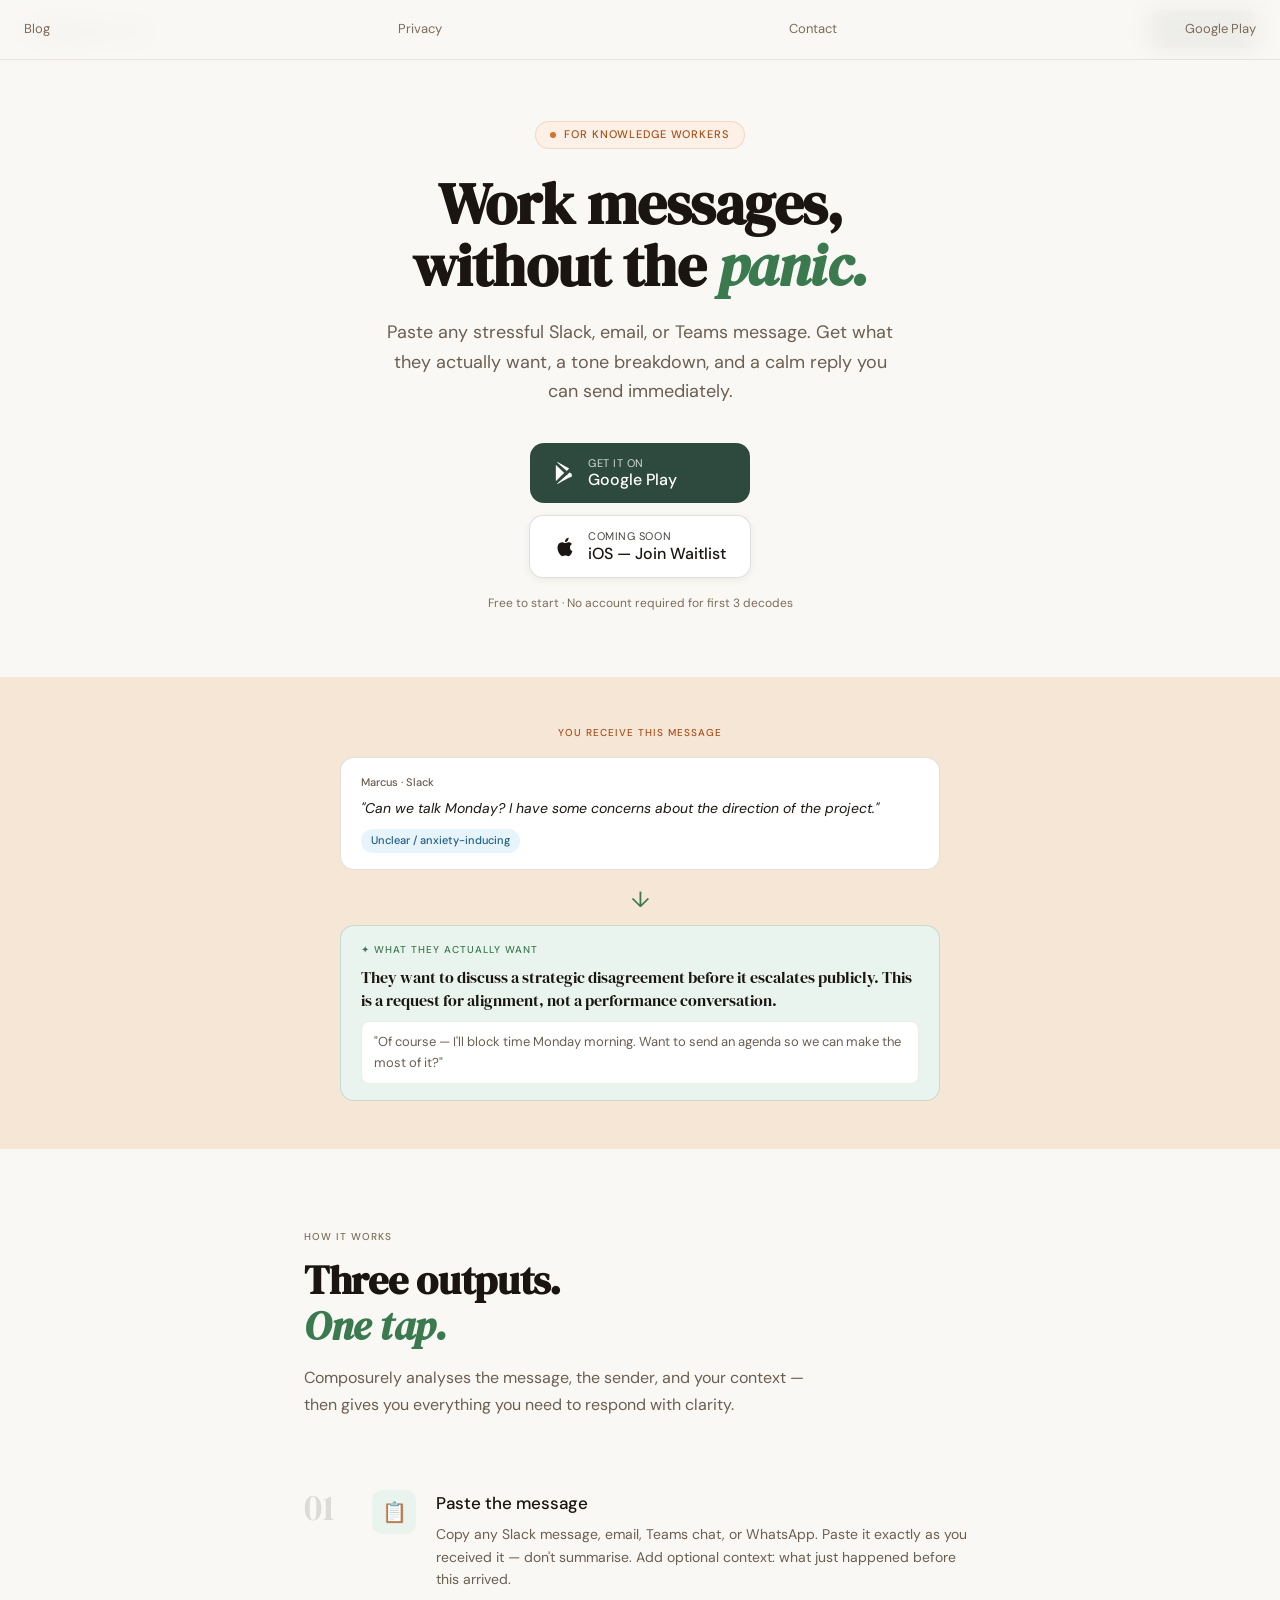
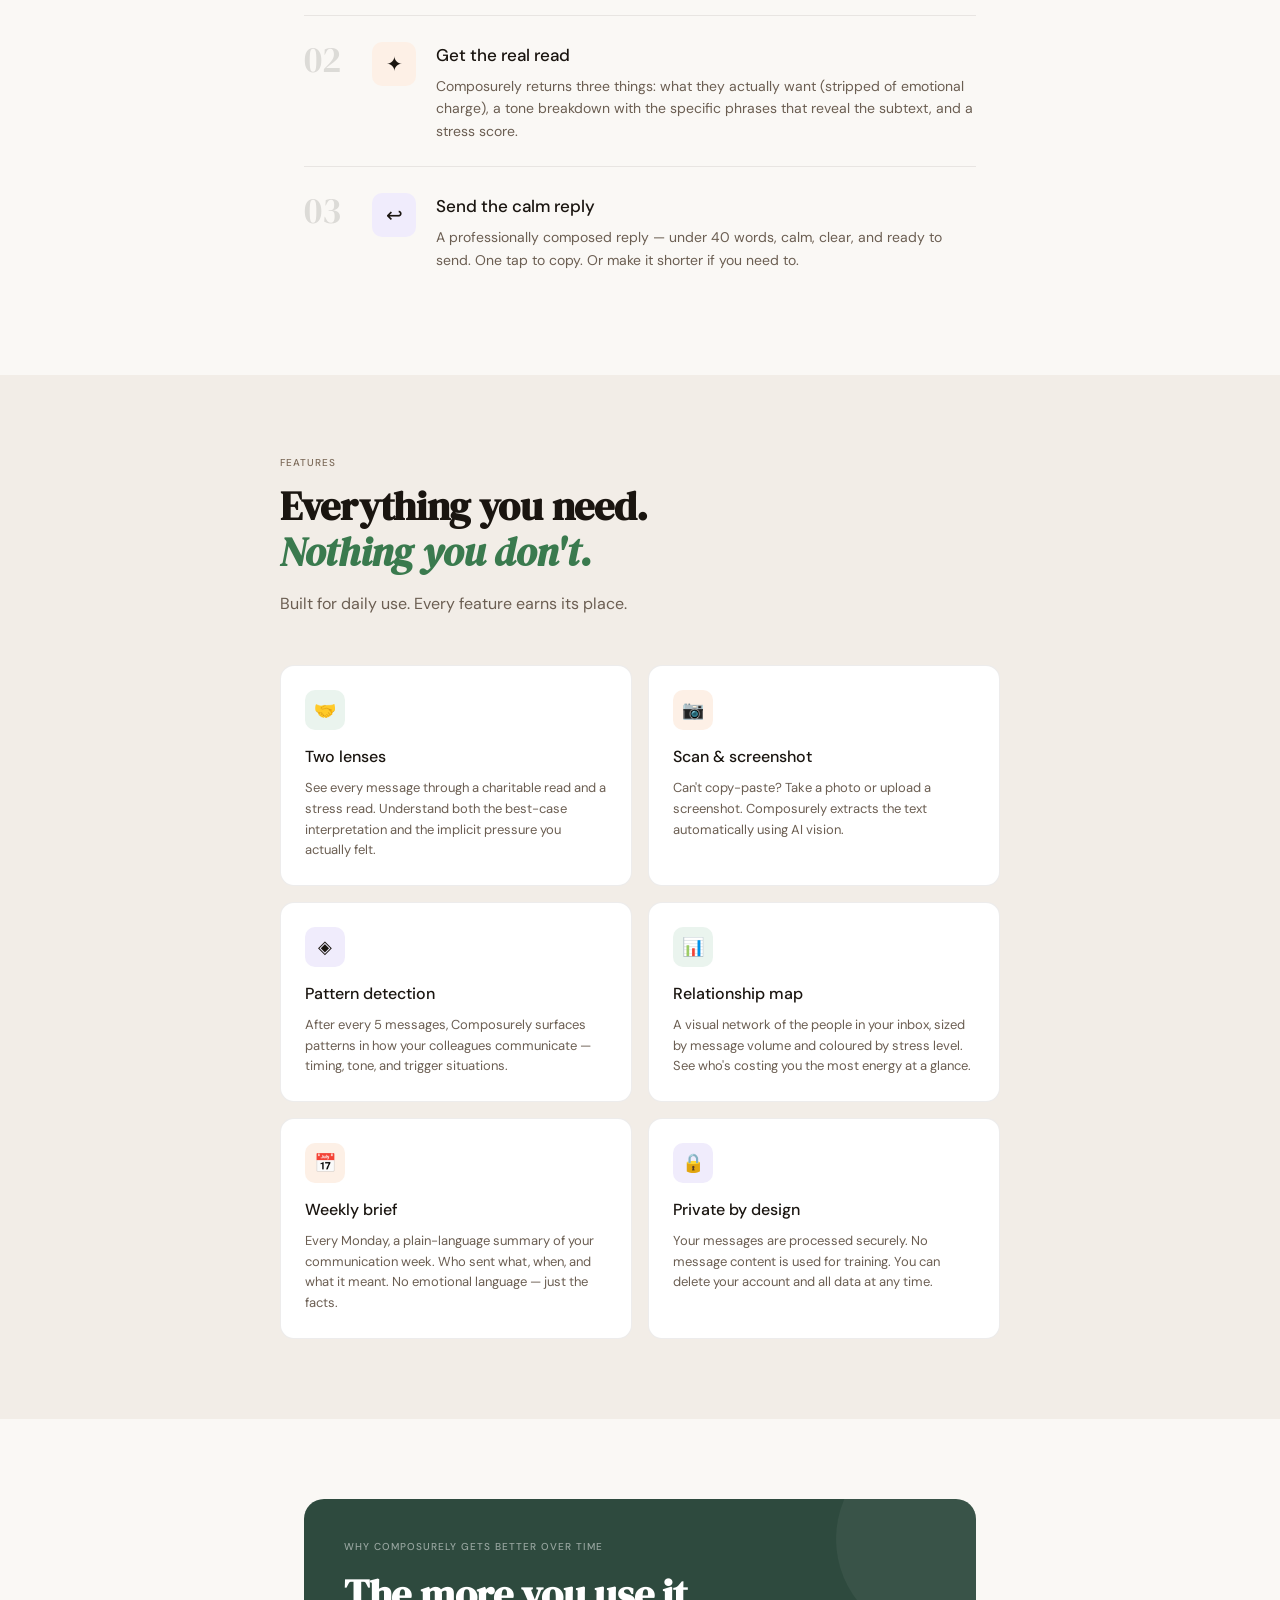
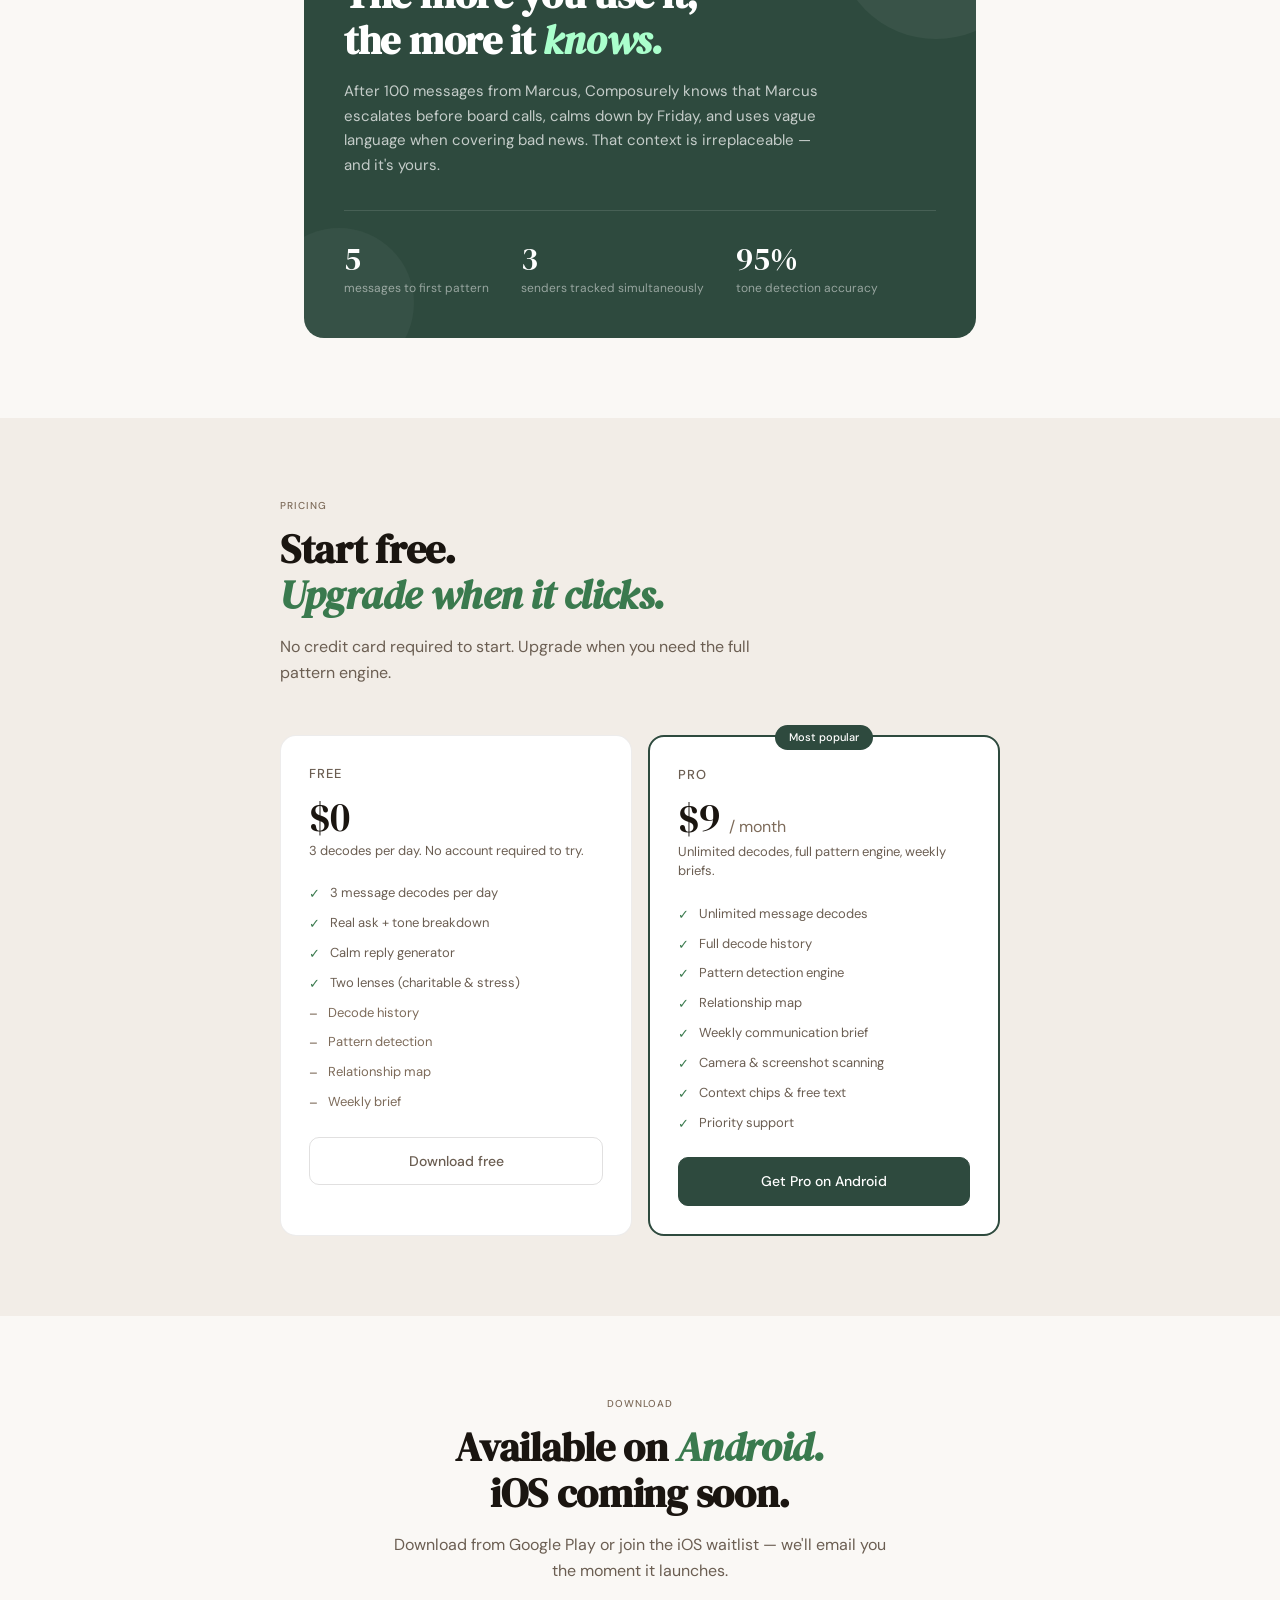
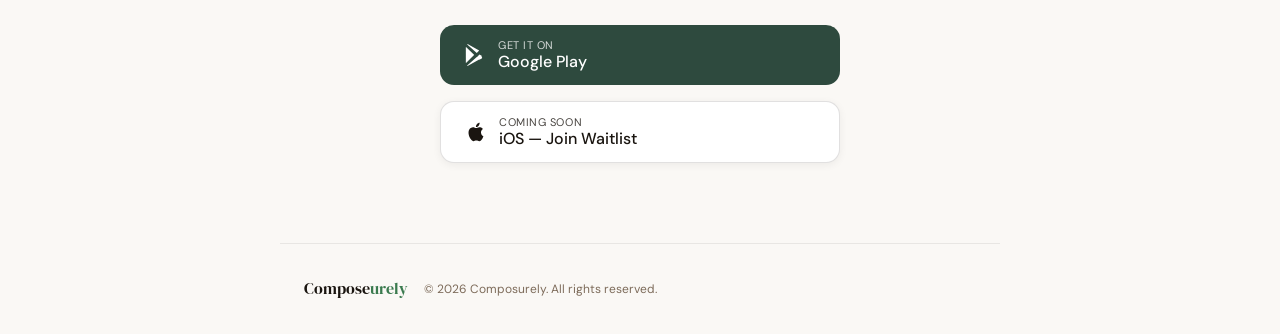
==== index.html @ 64318663 "fix: normalise /blog links — remove trailing slash, align with vercel.json Co-Authored-By: Claude Op" ====
<!--
  COMPOSURELY MARKETING SITE
  ===========================
  This is a static marketing site only. It has NO backend.

  STRICT RULE: This file must never make fetch() calls to:
  - composurely.com/api/*
  - Any Supabase URL (*.supabase.co)
  - Any Composurely edge function

  The ONLY permitted external fetch calls are:
  - Formspree (https://formspree.io/f/*) — iOS waitlist form only

  All app functionality lives at composurely.com (separate codebase).
  Do not add any Supabase client, auth logic, or API calls here.
-->
<!DOCTYPE html>
<html lang="en">
<head>
  <meta charset="UTF-8">
  <meta name="google-site-verification" content="QUVlUPAJfCsAFEJ4nS4gOjNUaAsiOnM76LLzt_57NY8">
  <meta name="viewport" content="width=device-width, initial-scale=1.0">
  <title>Composurely — Decode stressful work messages. Respond with calm clarity.</title>
  <meta name="description" content="Paste any stressful Slack or email. Get what they actually want, a tone breakdown, and a calm reply to send. Patterns build over time. Available on Android.">
  <meta name="keywords" content="decode work messages, stressful manager emails, workplace communication app, passive aggressive messages, calm reply generator">
  <meta property="og:title" content="Composurely — Decode stressful work messages">
  <meta property="og:description" content="Paste any stressful Slack or email. Get what they actually want — and a calm reply to send.">
  <meta property="og:type" content="website">
  <meta property="og:url" content="https://www.composurely.com">
  <meta property="og:image" content="https://www.composurely.com/images/og-image.png">
  <meta name="twitter:card" content="summary_large_image">
  <meta name="twitter:image" content="https://www.composurely.com/images/og-image.png">
  <meta name="twitter:title" content="Composurely — Decode stressful work messages">
  <meta name="twitter:description" content="Paste any stressful Slack or email. Get what they actually want — and a calm reply to send.">
  <meta name="robots" content="index, follow">
  <link rel="canonical" href="https://www.composurely.com">

  <!-- Favicon -->
  <link rel="icon" href="/images/favicon.png" type="image/png">
  <link rel="apple-touch-icon" href="/images/favicon.png">

  <!-- Fonts loaded non-blocking (critical CSS is inlined below) -->
  <link rel="preconnect" href="https://fonts.googleapis.com">
  <link rel="preconnect" href="https://fonts.gstatic.com" crossorigin>
  <link rel="preload" as="style" href="https://fonts.googleapis.com/css2?family=DM+Serif+Display:ital@0;1&family=DM+Sans:wght@300;400;500&display=swap">
  <link rel="stylesheet" href="https://fonts.googleapis.com/css2?family=DM+Serif+Display:ital@0;1&family=DM+Sans:wght@300;400;500&display=swap" media="print" onload="this.media='all'">
  <noscript><link rel="stylesheet" href="https://fonts.googleapis.com/css2?family=DM+Serif+Display:ital@0;1&family=DM+Sans:wght@300;400;500&display=swap"></noscript>

  <!-- Structured data: SoftwareApplication -->
  <script type="application/ld+json">
  {
    "@context": "https://schema.org",
    "@type": "SoftwareApplication",
    "name": "Composurely",
    "applicationCategory": "BusinessApplication",
    "operatingSystem": "Android",
    "description": "Paste any stressful Slack, email, or Teams message. Composurely tells you what the sender actually wants, breaks down the tone, and writes a calm reply you can send. Patterns build over time.",
    "url": "https://www.composurely.com",
    "downloadUrl": "https://play.google.com/store/apps/details?id=com.composurely.app",
    "installUrl": "https://play.google.com/store/apps/details?id=com.composurely.app",
    "softwareVersion": "1.0",
    "publisher": {
      "@type": "Organization",
      "name": "Composurely",
      "url": "https://www.composurely.com"
    },
    "offers": [
      {
        "@type": "Offer",
        "name": "Free",
        "price": "0",
        "priceCurrency": "USD",
        "description": "3 message decodes per day."
      },
      {
        "@type": "Offer",
        "name": "Pro",
        "price": "9",
        "priceCurrency": "USD",
        "description": "Unlimited decodes, full pattern engine, and weekly briefs.",
        "priceSpecification": {
          "@type": "UnitPriceSpecification",
          "price": "9",
          "priceCurrency": "USD",
          "billingDuration": "P1M"
        }
      }
    ]
  }
  </script>

  <style>
    *, *::before, *::after { box-sizing: border-box; margin: 0; padding: 0; }

    :root {
      --bg: #faf8f5;
      --bg2: #f2ede7;
      --card: #ffffff;
      --ink: #1a1510;
      --ink-muted: #6b5e52;
      --ink-faint: #7d6b5a; /* darkened from #a0907f to meet WCAG AA (4.5:1) */
      --green: #2E4A3E;
      --green-light: #3a7a4e;
      --green-bg: #eaf4ee;
      --orange: #d4732a;       /* brand accent — backgrounds, dots, borders */
      --orange-text: #a8501a;  /* AA-compliant variant for orange text on light bg */
      --orange-bg: #fdf0e6;
      --peach: #f5e6d6;
      --border: rgba(26,21,16,0.08);
      --border-em: rgba(26,21,16,0.13);
    }

    html { scroll-behavior: smooth; }

    /* Visible keyboard focus for accessibility */
    a:focus-visible,
    button:focus-visible,
    input:focus-visible,
    [tabindex]:focus-visible {
      outline: 2px solid var(--green-light);
      outline-offset: 2px;
      border-radius: 6px;
    }

    body {
      font-family: 'DM Sans', sans-serif;
      background: var(--bg);
      color: var(--ink);
      line-height: 1.6;
      -webkit-font-smoothing: antialiased;
    }

    /* NAV */
    nav {
      position: fixed;
      top: 0; left: 0; right: 0;
      z-index: 100;
      background: rgba(250,248,245,0.92);
      backdrop-filter: blur(12px);
      -webkit-backdrop-filter: blur(12px);
      border-bottom: 1px solid var(--border);
      padding: 0 24px;
      height: 60px;
      display: flex;
      align-items: center;
      justify-content: space-between;
    }

    .nav-logo {
      font-family: 'DM Serif Display', serif;
      font-size: 20px;
      color: var(--ink);
      text-decoration: none;
      letter-spacing: -0.3px;
    }

    .nav-logo span { color: var(--green-light); }

    .nav-cta {
      background: var(--green);
      color: white;
      border: none;
      border-radius: 8px;
      padding: 8px 16px;
      font-family: 'DM Sans', sans-serif;
      font-size: 13px;
      font-weight: 500;
      cursor: pointer;
      text-decoration: none;
      transition: background 0.2s;
    }

    .nav-cta:hover { background: var(--green-light); }

    /* HERO */
    .hero {
      padding: 120px 24px 64px;
      max-width: 720px;
      margin: 0 auto;
      text-align: center;
    }

    .hero-eyebrow {
      display: inline-flex;
      align-items: center;
      gap: 8px;
      background: var(--orange-bg);
      border: 1px solid rgba(212,115,42,0.2);
      border-radius: 20px;
      padding: 4px 14px;
      font-size: 11px;
      font-weight: 500;
      color: var(--orange-text);
      text-transform: uppercase;
      letter-spacing: 0.08em;
      margin-bottom: 24px;
    }

    .hero-eyebrow::before {
      content: '';
      width: 6px; height: 6px;
      border-radius: 50%;
      background: var(--orange);
    }

    h1 {
      font-family: 'DM Serif Display', serif;
      font-size: clamp(36px, 7vw, 58px);
      line-height: 1.08;
      letter-spacing: -0.5px;
      color: var(--ink);
      margin-bottom: 20px;
    }

    h1 em {
      font-style: italic;
      color: var(--green-light);
    }

    .hero-sub {
      font-size: clamp(16px, 2.5vw, 18px);
      color: var(--ink-muted);
      line-height: 1.65;
      max-width: 520px;
      margin: 0 auto 36px;
    }

    .hero-ctas {
      display: flex;
      flex-direction: column;
      align-items: center;
      gap: 12px;
    }

    .btn-primary {
      display: inline-flex;
      align-items: center;
      gap: 10px;
      background: var(--green);
      color: white;
      border: none;
      border-radius: 12px;
      padding: 16px 28px;
      font-family: 'DM Sans', sans-serif;
      font-size: 15px;
      font-weight: 500;
      cursor: pointer;
      text-decoration: none;
      transition: background 0.2s, transform 0.15s;
    }

    .btn-primary:hover { background: var(--green-light); transform: translateY(-1px); }
    .btn-primary:active { transform: translateY(0); }

    .btn-primary svg { width: 20px; height: 20px; }

    .btn-secondary {
      display: inline-flex;
      align-items: center;
      gap: 8px;
      background: white;
      color: var(--ink-muted);
      border: 1px solid var(--border-em);
      border-radius: 12px;
      padding: 14px 24px;
      font-family: 'DM Sans', sans-serif;
      font-size: 14px;
      font-weight: 400;
      cursor: pointer;
      text-decoration: none;
      transition: border-color 0.2s, color 0.2s;
    }

    .btn-secondary:hover { border-color: var(--green-light); color: var(--green); }

    .hero-note {
      font-size: 12px;
      color: var(--ink-faint);
      margin-top: 16px;
    }

    /* MESSAGE DEMO */
    .demo-strip {
      background: var(--peach);
      padding: 48px 24px;
      overflow: hidden;
    }

    .demo-inner {
      max-width: 600px;
      margin: 0 auto;
    }

    .demo-label {
      font-size: 10px;
      font-weight: 500;
      text-transform: uppercase;
      letter-spacing: 0.1em;
      color: var(--orange-text);
      margin-bottom: 16px;
      text-align: center;
    }

    .message-bubble {
      background: white;
      border: 1px solid var(--border-em);
      border-radius: 14px;
      padding: 16px 20px;
      margin-bottom: 12px;
      position: relative;
      animation: fadeUp 0.6s ease both;
    }

    .message-bubble:nth-child(2) { animation-delay: 0.15s; }
    .message-bubble:nth-child(3) { animation-delay: 0.3s; }

    @keyframes fadeUp {
      from { opacity: 0; transform: translateY(16px); }
      to { opacity: 1; transform: translateY(0); }
    }

    .bubble-sender {
      font-size: 11px;
      font-weight: 500;
      color: var(--ink-muted);
      margin-bottom: 6px;
    }

    .bubble-text {
      font-size: 14px;
      color: var(--ink);
      line-height: 1.55;
      font-style: italic;
    }

    .bubble-tag {
      display: inline-block;
      margin-top: 10px;
      font-size: 11px;
      font-weight: 500;
      padding: 3px 10px;
      border-radius: 20px;
    }

    .tag-vague { background: #e8f4fb; color: #1f5f85; }
    .tag-pa { background: #f0ecfc; color: #6442bc; }
    .tag-urgency { background: var(--orange-bg); color: var(--orange-text); }

    .decode-arrow {
      text-align: center;
      font-size: 22px;
      color: var(--green-light);
      margin: 8px 0;
      animation: pulse 2s ease-in-out infinite;
    }

    @keyframes pulse {
      0%, 100% { opacity: 0.6; }
      50% { opacity: 1; }
    }

    .result-card {
      background: var(--green-bg);
      border: 1px solid rgba(58,122,78,0.2);
      border-radius: 14px;
      padding: 16px 20px;
      animation: fadeUp 0.6s ease 0.45s both;
    }

    .result-label {
      font-size: 10px;
      font-weight: 500;
      text-transform: uppercase;
      letter-spacing: 0.1em;
      color: var(--green-light);
      margin-bottom: 8px;
    }

    .result-ask {
      font-family: 'DM Serif Display', serif;
      font-size: 16px;
      color: var(--ink);
      line-height: 1.4;
      margin-bottom: 10px;
    }

    .result-reply {
      font-size: 13px;
      color: var(--ink-muted);
      line-height: 1.6;
      padding: 10px 12px;
      background: white;
      border-radius: 8px;
      border: 1px solid var(--border);
    }

    /* HOW IT WORKS */
    .section {
      padding: 80px 24px;
      max-width: 720px;
      margin: 0 auto;
    }

    .section-label {
      font-size: 10px;
      font-weight: 500;
      text-transform: uppercase;
      letter-spacing: 0.1em;
      color: var(--ink-faint);
      margin-bottom: 12px;
    }

    h2 {
      font-family: 'DM Serif Display', serif;
      font-size: clamp(28px, 5vw, 40px);
      line-height: 1.15;
      letter-spacing: -0.3px;
      color: var(--ink);
      margin-bottom: 16px;
    }

    h2 em {
      font-style: italic;
      color: var(--green-light);
    }

    .section-sub {
      font-size: 16px;
      color: var(--ink-muted);
      line-height: 1.65;
      max-width: 500px;
      margin-bottom: 48px;
    }

    .steps {
      display: flex;
      flex-direction: column;
      gap: 2px;
    }

    .step {
      display: flex;
      gap: 20px;
      align-items: flex-start;
      padding: 24px 0;
      border-bottom: 1px solid var(--border);
    }

    .step:last-child { border-bottom: none; }

    .step-num {
      font-family: 'DM Serif Display', serif;
      font-size: 36px;
      color: var(--border-em);
      line-height: 1;
      flex-shrink: 0;
      width: 48px;
      transition: color 0.2s;
    }

    .step:hover .step-num { color: var(--green-light); }

    .step-icon {
      width: 44px; height: 44px;
      border-radius: 10px;
      display: flex;
      align-items: center;
      justify-content: center;
      font-size: 20px;
      flex-shrink: 0;
    }

    .step-body h3 {
      font-size: 17px;
      font-weight: 500;
      color: var(--ink);
      margin-bottom: 6px;
    }

    .step-body p {
      font-size: 14px;
      color: var(--ink-muted);
      line-height: 1.6;
    }

    /* FEATURES */
    .features-bg {
      background: var(--bg2);
      padding: 80px 24px;
    }

    .features-inner {
      max-width: 720px;
      margin: 0 auto;
    }

    .features-grid {
      display: grid;
      grid-template-columns: repeat(auto-fit, minmax(280px, 1fr));
      gap: 16px;
      margin-top: 48px;
    }

    .feature-card {
      background: white;
      border: 1px solid var(--border);
      border-radius: 14px;
      padding: 24px;
      transition: border-color 0.2s, transform 0.2s;
    }

    .feature-card:hover {
      border-color: var(--border-em);
      transform: translateY(-2px);
    }

    .feature-icon {
      width: 40px; height: 40px;
      border-radius: 10px;
      display: flex;
      align-items: center;
      justify-content: center;
      font-size: 18px;
      margin-bottom: 14px;
    }

    .feature-card h3 {
      font-size: 16px;
      font-weight: 500;
      color: var(--ink);
      margin-bottom: 8px;
    }

    .feature-card p {
      font-size: 13px;
      color: var(--ink-muted);
      line-height: 1.6;
    }

    /* PATTERN MOAT */
    .moat {
      padding: 80px 24px;
      max-width: 720px;
      margin: 0 auto;
    }

    .moat-card {
      background: var(--green);
      border-radius: 20px;
      padding: 40px;
      color: white;
      position: relative;
      overflow: hidden;
    }

    .moat-card::before {
      content: '';
      position: absolute;
      top: -60px; right: -60px;
      width: 200px; height: 200px;
      border-radius: 50%;
      background: rgba(255,255,255,0.05);
    }

    .moat-card::after {
      content: '';
      position: absolute;
      bottom: -40px; left: -40px;
      width: 150px; height: 150px;
      border-radius: 50%;
      background: rgba(255,255,255,0.04);
    }

    .moat-eyebrow {
      font-size: 10px;
      font-weight: 500;
      text-transform: uppercase;
      letter-spacing: 0.1em;
      color: rgba(255,255,255,0.5);
      margin-bottom: 16px;
    }

    .moat-card h2 {
      color: white;
      margin-bottom: 16px;
    }

    .moat-card h2 em { color: #aaffcc; }

    .moat-card p {
      font-size: 15px;
      color: rgba(255,255,255,0.72);
      line-height: 1.65;
      max-width: 480px;
    }

    .moat-stats {
      display: flex;
      gap: 32px;
      margin-top: 32px;
      padding-top: 32px;
      border-top: 1px solid rgba(255,255,255,0.12);
      flex-wrap: wrap;
    }

    .moat-stat-num {
      font-family: 'DM Serif Display', serif;
      font-size: 32px;
      color: white;
      line-height: 1;
      margin-bottom: 4px;
    }

    .moat-stat-label {
      font-size: 12px;
      color: rgba(255,255,255,0.5);
    }

    /* PRICING */
    .pricing-bg {
      background: var(--bg2);
      padding: 80px 24px;
    }

    .pricing-inner {
      max-width: 720px;
      margin: 0 auto;
    }

    .pricing-grid {
      display: grid;
      grid-template-columns: repeat(auto-fit, minmax(280px, 1fr));
      gap: 16px;
      margin-top: 48px;
    }

    .pricing-card {
      background: white;
      border: 1px solid var(--border);
      border-radius: 16px;
      padding: 28px;
    }

    .pricing-card.featured {
      border: 2px solid var(--green);
      position: relative;
    }

    .pricing-badge {
      position: absolute;
      top: -12px;
      left: 50%;
      transform: translateX(-50%);
      background: var(--green);
      color: white;
      font-size: 11px;
      font-weight: 500;
      padding: 4px 14px;
      border-radius: 20px;
      white-space: nowrap;
    }

    .pricing-name {
      font-size: 13px;
      font-weight: 500;
      color: var(--ink-muted);
      text-transform: uppercase;
      letter-spacing: 0.08em;
      margin-bottom: 12px;
    }

    .pricing-price {
      font-family: 'DM Serif Display', serif;
      font-size: 40px;
      color: var(--ink);
      line-height: 1;
      margin-bottom: 4px;
    }

    .pricing-price span {
      font-family: 'DM Sans', sans-serif;
      font-size: 16px;
      color: var(--ink-faint);
      font-weight: 400;
    }

    .pricing-desc {
      font-size: 13px;
      color: var(--ink-muted);
      margin-bottom: 24px;
      line-height: 1.5;
    }

    .pricing-features {
      list-style: none;
      display: flex;
      flex-direction: column;
      gap: 10px;
      margin-bottom: 24px;
    }

    .pricing-features li {
      display: flex;
      align-items: flex-start;
      gap: 10px;
      font-size: 13px;
      color: var(--ink-muted);
      line-height: 1.45;
    }

    .pricing-features li::before {
      content: '✓';
      color: var(--green-light);
      font-weight: 500;
      flex-shrink: 0;
      margin-top: 1px;
    }

    .pricing-features li.muted::before { content: '–'; color: var(--ink-faint); }
    .pricing-features li.muted { color: var(--ink-faint); }

    .pricing-btn {
      display: block;
      width: 100%;
      text-align: center;
      padding: 12px;
      border-radius: 10px;
      font-size: 14px;
      font-weight: 500;
      text-decoration: none;
      transition: all 0.2s;
    }

    .pricing-btn-outline {
      background: transparent;
      border: 1px solid var(--border-em);
      color: var(--ink-muted);
    }

    .pricing-btn-outline:hover { border-color: var(--green-light); color: var(--green); }

    .pricing-btn-filled {
      background: var(--green);
      border: 1px solid var(--green);
      color: white;
    }

    .pricing-btn-filled:hover { background: var(--green-light); }

    /* DOWNLOAD */
    .download {
      padding: 80px 24px;
      max-width: 720px;
      margin: 0 auto;
      text-align: center;
    }

    .download-cards {
      display: flex;
      flex-direction: column;
      gap: 16px;
      max-width: 400px;
      margin: 40px auto 0;
    }

    .download-card {
      background: white;
      border: 1px solid var(--border);
      border-radius: 14px;
      padding: 20px 24px;
      display: flex;
      align-items: center;
      gap: 16px;
      text-decoration: none;
      transition: border-color 0.2s, transform 0.2s;
    }

    .download-card:hover {
      border-color: var(--green-light);
      transform: translateY(-2px);
    }

    .download-card-icon {
      width: 48px; height: 48px;
      border-radius: 12px;
      display: flex;
      align-items: center;
      justify-content: center;
      font-size: 24px;
      flex-shrink: 0;
    }

    .download-card-body {
      flex: 1;
      text-align: left;
    }

    .download-card-label {
      font-size: 11px;
      color: var(--ink-faint);
      margin-bottom: 2px;
    }

    .download-card-title {
      font-size: 15px;
      font-weight: 500;
      color: var(--ink);
    }

    .download-card-arrow {
      font-size: 18px;
      color: var(--ink-faint);
    }

    /* iOS WAITLIST */
    .waitlist-card {
      border: 1px dashed var(--border-em);
      opacity: 0.85;
    }

    .waitlist-card:hover { border-style: solid; opacity: 1; }

    .waitlist-form {
      display: none;
      margin-top: 12px;
      gap: 8px;
    }

    .waitlist-form.open { display: flex; }

    .waitlist-input {
      flex: 1;
      padding: 10px 14px;
      border: 1px solid var(--border-em);
      border-radius: 8px;
      font-family: 'DM Sans', sans-serif;
      font-size: 13px;
      color: var(--ink);
      background: var(--bg);
      outline: none;
      transition: border-color 0.2s;
    }

    .waitlist-input:focus { border-color: var(--green-light); }

    .waitlist-submit {
      background: var(--green);
      color: white;
      border: none;
      border-radius: 8px;
      padding: 10px 16px;
      font-family: 'DM Sans', sans-serif;
      font-size: 13px;
      font-weight: 500;
      cursor: pointer;
      transition: background 0.2s;
      white-space: nowrap;
    }

    .waitlist-submit:hover { background: var(--green-light); }

    .waitlist-thanks {
      display: none;
      font-size: 13px;
      color: var(--green-light);
      margin-top: 8px;
      text-align: left;
    }

    .waitlist-error {
      display: none;
      font-size: 13px;
      color: var(--orange-text);
      margin-top: 8px;
      text-align: left;
    }

    .waitlist-error a { color: var(--orange-text); }

    /* Visually hidden but available to screen readers */
    .sr-only {
      position: absolute;
      width: 1px; height: 1px;
      padding: 0; margin: -1px;
      overflow: hidden;
      clip: rect(0, 0, 0, 0);
      white-space: nowrap;
      border: 0;
    }

    /* FOOTER */
    footer {
      border-top: 1px solid var(--border);
      padding: 32px 24px;
      max-width: 720px;
      margin: 0 auto;
      display: flex;
      align-items: center;
      justify-content: space-between;
      flex-wrap: gap;
      gap: 16px;
    }

    .footer-logo {
      font-family: 'DM Serif Display', serif;
      font-size: 16px;
      color: var(--ink);
      text-decoration: none;
    }

    .footer-logo span { color: var(--green-light); }

    .footer-links {
      display: flex;
      gap: 24px;
    }

    .footer-links a {
      font-size: 13px;
      color: var(--ink-faint);
      text-decoration: none;
      transition: color 0.2s;
    }

    .footer-links a:hover { color: var(--ink-muted); }

    .footer-copy {
      font-size: 12px;
      color: var(--ink-faint);
      width: 100%;
    }

    /* SCROLL ANIMATIONS */
    .reveal {
      opacity: 0;
      transform: translateY(24px);
      transition: opacity 0.6s ease, transform 0.6s ease;
    }

    .reveal.visible {
      opacity: 1;
      transform: translateY(0);
    }

    @media (max-width: 600px) {
      .moat-card { padding: 28px 24px; }
      .moat-stats { gap: 20px; }
      footer { flex-direction: column; align-items: flex-start; }
    }

    .btn-download {
      display: inline-flex;
      align-items: center;
      gap: 12px;
      padding: 14px 24px;
      border-radius: 14px;
      font-family: 'DM Sans', sans-serif;
      cursor: pointer;
      text-decoration: none;
      transition: transform 0.15s, box-shadow 0.15s;
      min-width: 220px;
    }

    .btn-download:hover {
      transform: translateY(-2px);
      box-shadow: 0 8px 24px rgba(0,0,0,0.12);
    }

    .btn-download svg {
      width: 22px;
      height: 22px;
      flex-shrink: 0;
    }

    .btn-download span {
      display: flex;
      flex-direction: column;
      text-align: left;
      line-height: 1.2;
    }

    .btn-download small {
      font-size: 11px;
      font-weight: 400;
      opacity: 0.8;
      text-transform: uppercase;
      letter-spacing: 0.05em;
    }

    .btn-download span:last-child {
      font-size: 16px;
      font-weight: 500;
    }

    .btn-android {
      background: var(--green);
      color: white;
      border: none;
    }

    .btn-android svg { fill: white; }

    .btn-ios {
      background: white;
      color: var(--ink);
      border: 1.5px solid var(--border-em);
      box-shadow: 0 2px 8px rgba(0,0,0,0.06);
    }

    .btn-ios svg { fill: var(--ink); }
  </style>
</head>

<body>

<!-- NAV -->
<nav aria-label="Primary">
  <a href="/" class="nav-logo" aria-label="Composurely home">Compose<span>urely</span></a>
  <a href="#download" class="nav-cta" aria-label="Jump to download section">Get the app</a>
</nav>

<!-- HERO -->
<section class="hero">
  <div class="hero-eyebrow">For knowledge workers</div>
  <h1>Work messages,<br>without the <em>panic.</em></h1>
  <p class="hero-sub">Paste any stressful Slack, email, or Teams message. Get what they actually want, a tone breakdown, and a calm reply you can send immediately.</p>
  <div class="hero-ctas">
    <a href="https://play.google.com/store/apps/details?id=com.composurely.app"
       target="_blank" rel="noopener"
       class="btn-download btn-android"
       aria-label="Download Composurely on Google Play">
      <svg viewBox="0 0 24 24" xmlns="http://www.w3.org/2000/svg" aria-hidden="true" focusable="false">
        <path d="M3.18 23.76c.37.2.8.22 1.19.05l12.19-6.98-2.64-2.64-10.74 9.57zm-1.05-20.4C2.06 3.6 2 3.87 2 4.16v15.69c0 .29.06.55.13.8l.07.06 8.79-8.79v-.2L2.2 3.3l-.07.06zm17.12 9.45l-2.37-1.36-2.93 2.93 2.93 2.93 2.39-1.37c.68-.39.68-1.35-.02-1.73zM4.37.22L16.56 7.2l-2.64 2.64L3.18.27C3.56.1 4 .12 4.37.22z"/>
      </svg>
      <span>
        <small>Get it on</small>
        Google Play
      </span>
    </a>

    <button class="btn-download btn-ios" onclick="openWaitlist()" aria-controls="waitlist-form" aria-expanded="false" aria-label="Join iOS waitlist">
      <svg viewBox="0 0 24 24" xmlns="http://www.w3.org/2000/svg" aria-hidden="true" focusable="false">
        <path d="M18.71 19.5c-.83 1.24-1.71 2.45-3.05 2.47-1.34.03-1.77-.79-3.29-.79-1.53 0-2 .77-3.27.82-1.31.05-2.3-1.32-3.14-2.53C4.25 17 2.94 12.45 4.7 9.39c.87-1.52 2.43-2.48 4.12-2.51 1.28-.02 2.5.87 3.29.87.78 0 2.26-1.07 3.8-.91.65.03 2.47.26 3.64 1.98-.09.06-2.17 1.28-2.15 3.81.03 3.02 2.65 4.03 2.68 4.04-.03.07-.42 1.44-1.38 2.83M13 3.5c.73-.83 1.94-1.46 2.94-1.5.13 1.17-.34 2.35-1.04 3.19-.69.85-1.83 1.51-2.95 1.42-.15-1.15.41-2.35 1.05-3.11z"/>
      </svg>
      <span>
        <small>Coming soon</small>
        iOS — Join Waitlist
      </span>
    </button>
  </div>
  <p class="hero-note">Free to start · No account required for first 3 decodes</p>
</section>

<!-- DEMO STRIP -->
<div class="demo-strip">
  <div class="demo-inner">
    <div class="demo-label">You receive this message</div>
    <div class="message-bubble">
      <div class="bubble-sender">Marcus · Slack</div>
      <div class="bubble-text">"Can we talk Monday? I have some concerns about the direction of the project."</div>
      <span class="bubble-tag tag-vague">Unclear / anxiety-inducing</span>
    </div>
    <div class="decode-arrow" aria-hidden="true">↓</div>
    <div class="result-card">
      <div class="result-label">✦ What they actually want</div>
      <div class="result-ask">They want to discuss a strategic disagreement before it escalates publicly. This is a request for alignment, not a performance conversation.</div>
      <div class="result-reply">"Of course — I'll block time Monday morning. Want to send an agenda so we can make the most of it?"</div>
    </div>
  </div>
</div>

<!-- HOW IT WORKS -->
<section class="section reveal" id="how-it-works">
  <div class="section-label">How it works</div>
  <h2>Three outputs.<br><em>One tap.</em></h2>
  <p class="section-sub">Composurely analyses the message, the sender, and your context — then gives you everything you need to respond with clarity.</p>

  <div class="steps">
    <div class="step">
      <div class="step-num">01</div>
      <div class="step-icon" style="background:#eaf4ee;" aria-hidden="true">📋</div>
      <div class="step-body">
        <h3>Paste the message</h3>
        <p>Copy any Slack message, email, Teams chat, or WhatsApp. Paste it exactly as you received it — don't summarise. Add optional context: what just happened before this arrived.</p>
      </div>
    </div>
    <div class="step">
      <div class="step-num">02</div>
      <div class="step-icon" style="background:#fdf0e6;" aria-hidden="true">✦</div>
      <div class="step-body">
        <h3>Get the real read</h3>
        <p>Composurely returns three things: what they actually want (stripped of emotional charge), a tone breakdown with the specific phrases that reveal the subtext, and a stress score.</p>
      </div>
    </div>
    <div class="step">
      <div class="step-num">03</div>
      <div class="step-icon" style="background:#f0ecfc;" aria-hidden="true">↩</div>
      <div class="step-body">
        <h3>Send the calm reply</h3>
        <p>A professionally composed reply — under 40 words, calm, clear, and ready to send. One tap to copy. Or make it shorter if you need to.</p>
      </div>
    </div>
  </div>
</section>

<!-- FEATURES -->
<div class="features-bg" id="features">
  <div class="features-inner reveal">
    <div class="section-label">Features</div>
    <h2>Everything you need.<br><em>Nothing you don't.</em></h2>
    <p class="section-sub">Built for daily use. Every feature earns its place.</p>

    <div class="features-grid">
      <div class="feature-card">
        <div class="feature-icon" style="background:#eaf4ee;" aria-hidden="true">🤝</div>
        <h3>Two lenses</h3>
        <p>See every message through a charitable read and a stress read. Understand both the best-case interpretation and the implicit pressure you actually felt.</p>
      </div>
      <div class="feature-card">
        <div class="feature-icon" style="background:#fdf0e6;" aria-hidden="true">📷</div>
        <h3>Scan &amp; screenshot</h3>
        <p>Can't copy-paste? Take a photo or upload a screenshot. Composurely extracts the text automatically using AI vision.</p>
      </div>
      <div class="feature-card">
        <div class="feature-icon" style="background:#f0ecfc;" aria-hidden="true">◈</div>
        <h3>Pattern detection</h3>
        <p>After every 5 messages, Composurely surfaces patterns in how your colleagues communicate — timing, tone, and trigger situations.</p>
      </div>
      <div class="feature-card">
        <div class="feature-icon" style="background:#eaf4ee;" aria-hidden="true">📊</div>
        <h3>Relationship map</h3>
        <p>A visual network of the people in your inbox, sized by message volume and coloured by stress level. See who's costing you the most energy at a glance.</p>
      </div>
      <div class="feature-card">
        <div class="feature-icon" style="background:#fdf0e6;" aria-hidden="true">📅</div>
        <h3>Weekly brief</h3>
        <p>Every Monday, a plain-language summary of your communication week. Who sent what, when, and what it meant. No emotional language — just the facts.</p>
      </div>
      <div class="feature-card">
        <div class="feature-icon" style="background:#f0ecfc;" aria-hidden="true">🔒</div>
        <h3>Private by design</h3>
        <p>Your messages are processed securely. No message content is used for training. You can delete your account and all data at any time.</p>
      </div>
    </div>
  </div>
</div>

<!-- PATTERN MOAT -->
<section class="moat reveal">
  <div class="moat-card">
    <div class="moat-eyebrow">Why Composurely gets better over time</div>
    <h2>The more you use it,<br>the more it <em>knows.</em></h2>
    <p>After 100 messages from Marcus, Composurely knows that Marcus escalates before board calls, calms down by Friday, and uses vague language when covering bad news. That context is irreplaceable — and it's yours.</p>
    <div class="moat-stats">
      <div>
        <div class="moat-stat-num">5</div>
        <div class="moat-stat-label">messages to first pattern</div>
      </div>
      <div>
        <div class="moat-stat-num">3</div>
        <div class="moat-stat-label">senders tracked simultaneously</div>
      </div>
      <div>
        <div class="moat-stat-num">95%</div>
        <div class="moat-stat-label">tone detection accuracy</div>
      </div>
    </div>
  </div>
</section>

<!-- PRICING -->
<div class="pricing-bg" id="pricing">
  <div class="pricing-inner reveal">
    <div class="section-label">Pricing</div>
    <h2>Start free.<br><em>Upgrade when it clicks.</em></h2>
    <p class="section-sub">No credit card required to start. Upgrade when you need the full pattern engine.</p>

    <div class="pricing-grid">
      <div class="pricing-card">
        <div class="pricing-name">Free</div>
        <div class="pricing-price">$0</div>
        <div class="pricing-desc">3 decodes per day. No account required to try.</div>
        <ul class="pricing-features">
          <li>3 message decodes per day</li>
          <li>Real ask + tone breakdown</li>
          <li>Calm reply generator</li>
          <li>Two lenses (charitable &amp; stress)</li>
          <li class="muted">Decode history</li>
          <li class="muted">Pattern detection</li>
          <li class="muted">Relationship map</li>
          <li class="muted">Weekly brief</li>
        </ul>
        <a href="https://play.google.com/store/apps/details?id=com.composurely.app" class="pricing-btn pricing-btn-outline" target="_blank" rel="noopener">Download free</a>
      </div>

      <div class="pricing-card featured">
        <div class="pricing-badge">Most popular</div>
        <div class="pricing-name">Pro</div>
        <div class="pricing-price">$9 <span>/ month</span></div>
        <div class="pricing-desc">Unlimited decodes, full pattern engine, weekly briefs.</div>
        <ul class="pricing-features">
          <li>Unlimited message decodes</li>
          <li>Full decode history</li>
          <li>Pattern detection engine</li>
          <li>Relationship map</li>
          <li>Weekly communication brief</li>
          <li>Camera &amp; screenshot scanning</li>
          <li>Context chips &amp; free text</li>
          <li>Priority support</li>
        </ul>
        <a href="https://play.google.com/store/apps/details?id=com.composurely.app" class="pricing-btn pricing-btn-filled" target="_blank" rel="noopener">Get Pro on Android</a>
      </div>
    </div>
  </div>
</div>

<!-- DOWNLOAD -->
<section class="download reveal" id="download">
  <div class="section-label">Download</div>
  <h2>Available on <em>Android.</em><br>iOS coming soon.</h2>
  <p class="section-sub" style="margin:0 auto;">Download from Google Play or join the iOS waitlist — we'll email you the moment it launches.</p>

  <div class="download-cards">
    <a href="https://play.google.com/store/apps/details?id=com.composurely.app"
       target="_blank" rel="noopener"
       class="btn-download btn-android"
       aria-label="Download Composurely on Google Play">
      <svg viewBox="0 0 24 24" xmlns="http://www.w3.org/2000/svg" aria-hidden="true" focusable="false">
        <path d="M3.18 23.76c.37.2.8.22 1.19.05l12.19-6.98-2.64-2.64-10.74 9.57zm-1.05-20.4C2.06 3.6 2 3.87 2 4.16v15.69c0 .29.06.55.13.8l.07.06 8.79-8.79v-.2L2.2 3.3l-.07.06zm17.12 9.45l-2.37-1.36-2.93 2.93 2.93 2.93 2.39-1.37c.68-.39.68-1.35-.02-1.73zM4.37.22L16.56 7.2l-2.64 2.64L3.18.27C3.56.1 4 .12 4.37.22z"/>
      </svg>
      <span>
        <small>Get it on</small>
        Google Play
      </span>
    </a>

    <button class="btn-download btn-ios" onclick="openWaitlist()" aria-controls="waitlist-form" aria-expanded="false" aria-label="Join iOS waitlist">
      <svg viewBox="0 0 24 24" xmlns="http://www.w3.org/2000/svg" aria-hidden="true" focusable="false">
        <path d="M18.71 19.5c-.83 1.24-1.71 2.45-3.05 2.47-1.34.03-1.77-.79-3.29-.79-1.53 0-2 .77-3.27.82-1.31.05-2.3-1.32-3.14-2.53C4.25 17 2.94 12.45 4.7 9.39c.87-1.52 2.43-2.48 4.12-2.51 1.28-.02 2.5.87 3.29.87.78 0 2.26-1.07 3.8-.91.65.03 2.47.26 3.64 1.98-.09.06-2.17 1.28-2.15 3.81.03 3.02 2.65 4.03 2.68 4.04-.03.07-.42 1.44-1.38 2.83M13 3.5c.73-.83 1.94-1.46 2.94-1.5.13 1.17-.34 2.35-1.04 3.19-.69.85-1.83 1.51-2.95 1.42-.15-1.15.41-2.35 1.05-3.11z"/>
      </svg>
      <span>
        <small>Coming soon</small>
        iOS — Join Waitlist
      </span>
    </button>

    <div class="waitlist-form" id="waitlist-form" role="group" aria-label="iOS waitlist email signup">
      <label for="waitlist-email" class="sr-only">Email address</label>
      <input type="email" class="waitlist-input" placeholder="your@email.com" id="waitlist-email"
             name="email" autocomplete="email" aria-label="Email address">
      <button class="waitlist-submit" type="button" onclick="submitWaitlist(event)" aria-label="Notify me when iOS launches">Notify me</button>
    </div>
    <div class="waitlist-thanks" id="waitlist-thanks" role="status" aria-live="polite">✓ You're on the list. We'll email you when iOS launches.</div>
    <div class="waitlist-error" id="waitlist-error" role="alert">Something went wrong — please email <a href="mailto:info@composurely.com">info@composurely.com</a> and we'll add you.</div>
  </div>
</section>

<!-- FOOTER -->
<footer>
  <a href="/" class="footer-logo">Compose<span>urely</span></a>
  <nav class="footer-links" aria-label="Footer">
    <a href="/blog">Blog</a>
    <a href="/privacy">Privacy</a>
    <a href="mailto:info@composurely.com">Contact</a>
    <a href="https://play.google.com/store/apps/details?id=com.composurely.app" target="_blank" rel="noopener">Google Play</a>
  </nav>
  <div class="footer-copy">© 2026 Composurely. All rights reserved.</div>
</footer>

<script>
  // Scroll reveal
  const reveals = document.querySelectorAll('.reveal');
  const observer = new IntersectionObserver((entries) => {
    entries.forEach(e => {
      if (e.isIntersecting) {
        e.target.classList.add('visible');
        observer.unobserve(e.target);
      }
    });
  }, { threshold: 0.12 });
  reveals.forEach(r => observer.observe(r));

  // ──────────────────────────────────────────────────────────────
  // iOS waitlist
  //
  // SETUP: create a free form at https://formspree.io, then paste your
  // form ID below (the endpoint looks like https://formspree.io/f/abcdwxyz).
  // Until this is set to a real ID, submissions will show the error message.
  // ──────────────────────────────────────────────────────────────
  const FORMSPREE_ENDPOINT = 'https://formspree.io/f/xlgvzopr';

  function setWaitlistExpanded(isOpen) {
    const arrow = document.getElementById('waitlist-arrow');
    const card = document.getElementById('ios-waitlist');
    if (arrow) arrow.textContent = isOpen ? '−' : '+';
    if (card) card.setAttribute('aria-expanded', String(isOpen));
    document.querySelectorAll('.btn-ios').forEach(b => b.setAttribute('aria-expanded', String(isOpen)));
  }

  function openWaitlist(e) {
    if (e) e.preventDefault();
    const form = document.getElementById('waitlist-form');
    if (!form) return;
    form.classList.toggle('open');
    const isOpen = form.classList.contains('open');
    setWaitlistExpanded(isOpen);
    if (isOpen) {
      form.scrollIntoView({ behavior: 'smooth', block: 'center' });
      setTimeout(() => document.getElementById('waitlist-email').focus(), 100);
    }
  }

  // Keyboard activation for the waitlist card (role="button")
  function waitlistKeydown(e) {
    if (e.key === 'Enter' || e.key === ' ' || e.key === 'Spacebar') {
      e.preventDefault();
      openWaitlist(e);
    }
  }

  async function submitWaitlist(e) {
    e.stopPropagation();
    e.preventDefault();
    const input = document.getElementById('waitlist-email');
    const btn = e.currentTarget;
    const errorEl = document.getElementById('waitlist-error');
    const email = input.value.trim();

    errorEl.style.display = 'none';
    input.setAttribute('aria-invalid', 'false');

    // Basic email validation
    if (!email || !/^[^@\s]+@[^@\s]+\.[^@\s]+$/.test(email)) {
      input.style.borderColor = 'var(--orange-text)';
      input.setAttribute('aria-invalid', 'true');
      input.focus();
      return;
    }

    btn.disabled = true;
    const originalLabel = btn.textContent;
    btn.textContent = 'Sending…';

    try {
      const res = await fetch(FORMSPREE_ENDPOINT, {
        method: 'POST',
        headers: {
          'Accept': 'application/json',
          'Content-Type': 'application/json'
        },
        body: JSON.stringify({ email, source: 'ios-waitlist' })
      });

      if (!res.ok) throw new Error('Request failed: ' + res.status);

      document.getElementById('waitlist-form').style.display = 'none';
      document.getElementById('waitlist-thanks').style.display = 'block';
    } catch (err) {
      btn.disabled = false;
      btn.textContent = originalLabel;
      errorEl.style.display = 'block';
    }
  }

  // Smooth scroll for anchor links
  document.querySelectorAll('a[href^="#"]').forEach(a => {
    a.addEventListener('click', e => {
      const target = document.querySelector(a.getAttribute('href'));
      if (target) {
        e.preventDefault();
        target.scrollIntoView({ behavior: 'smooth', block: 'start' });
      }
    });
  });
</script>

</body>
</html>
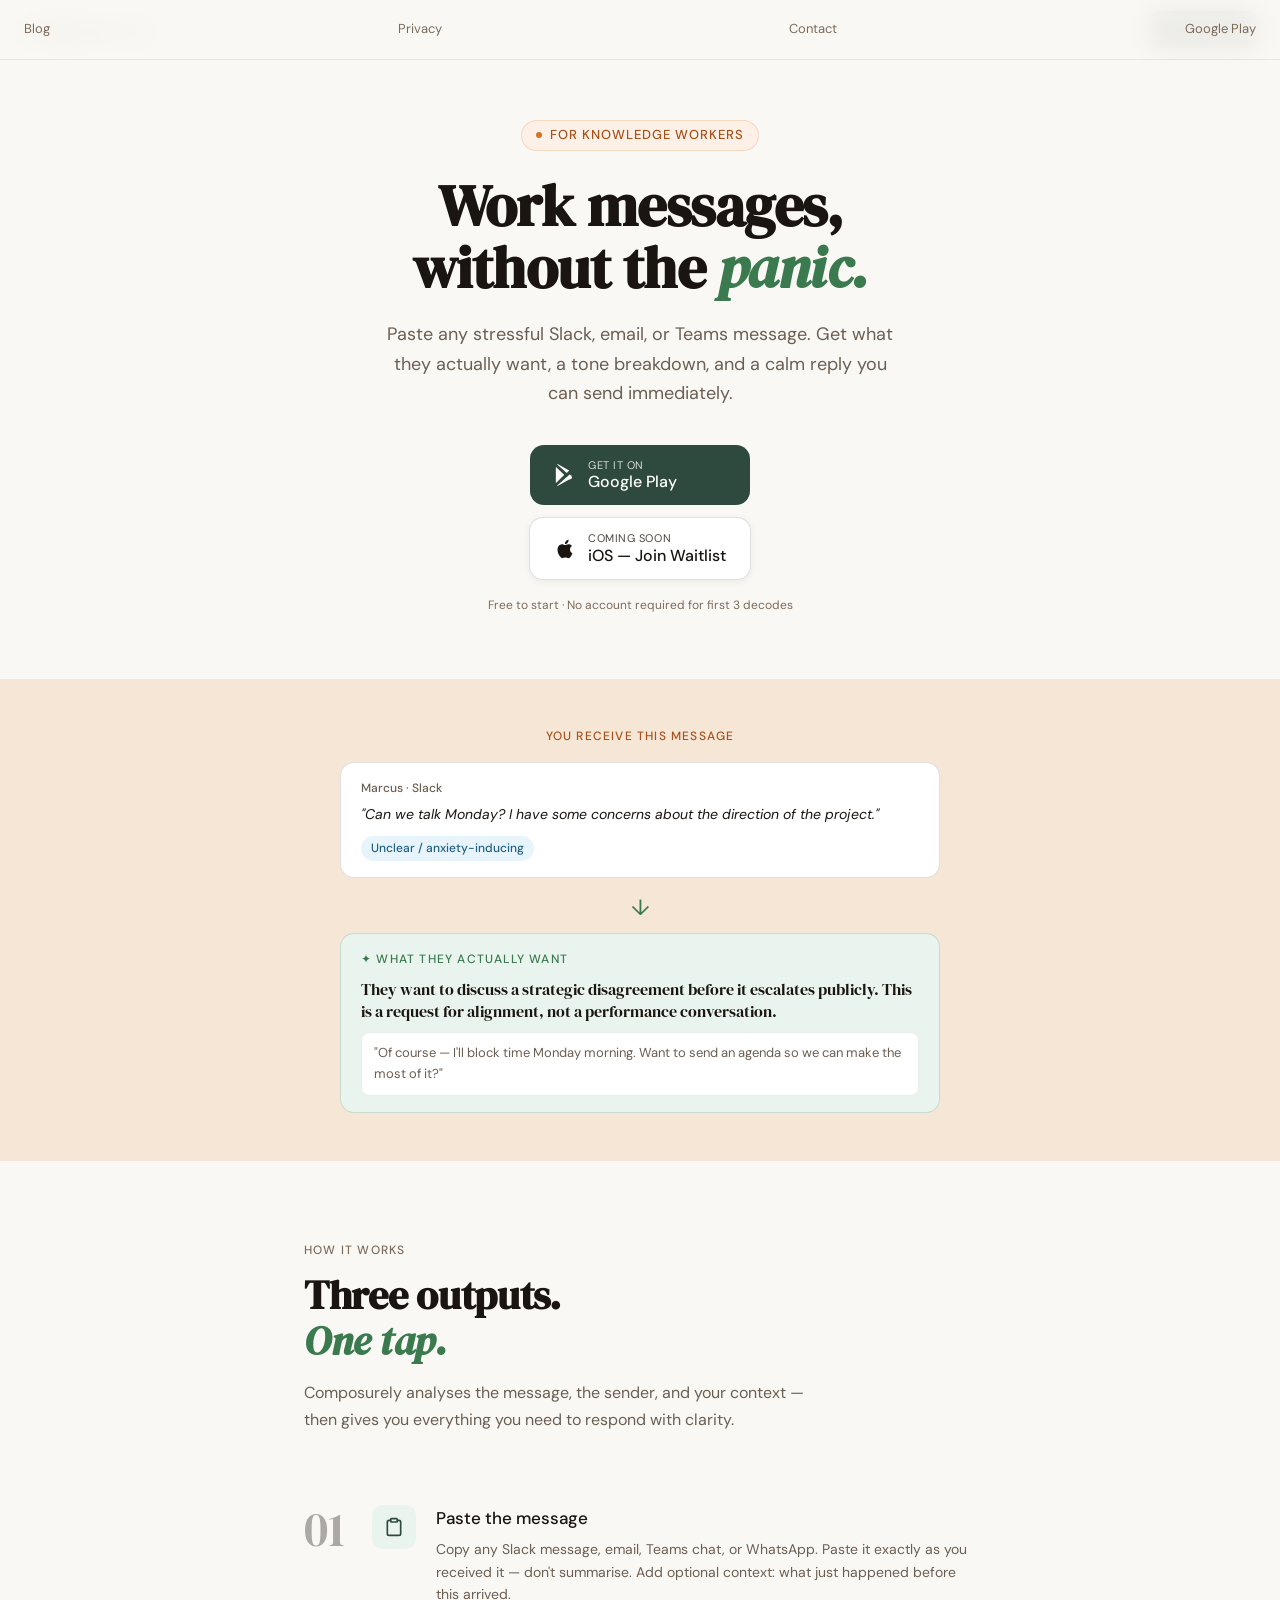
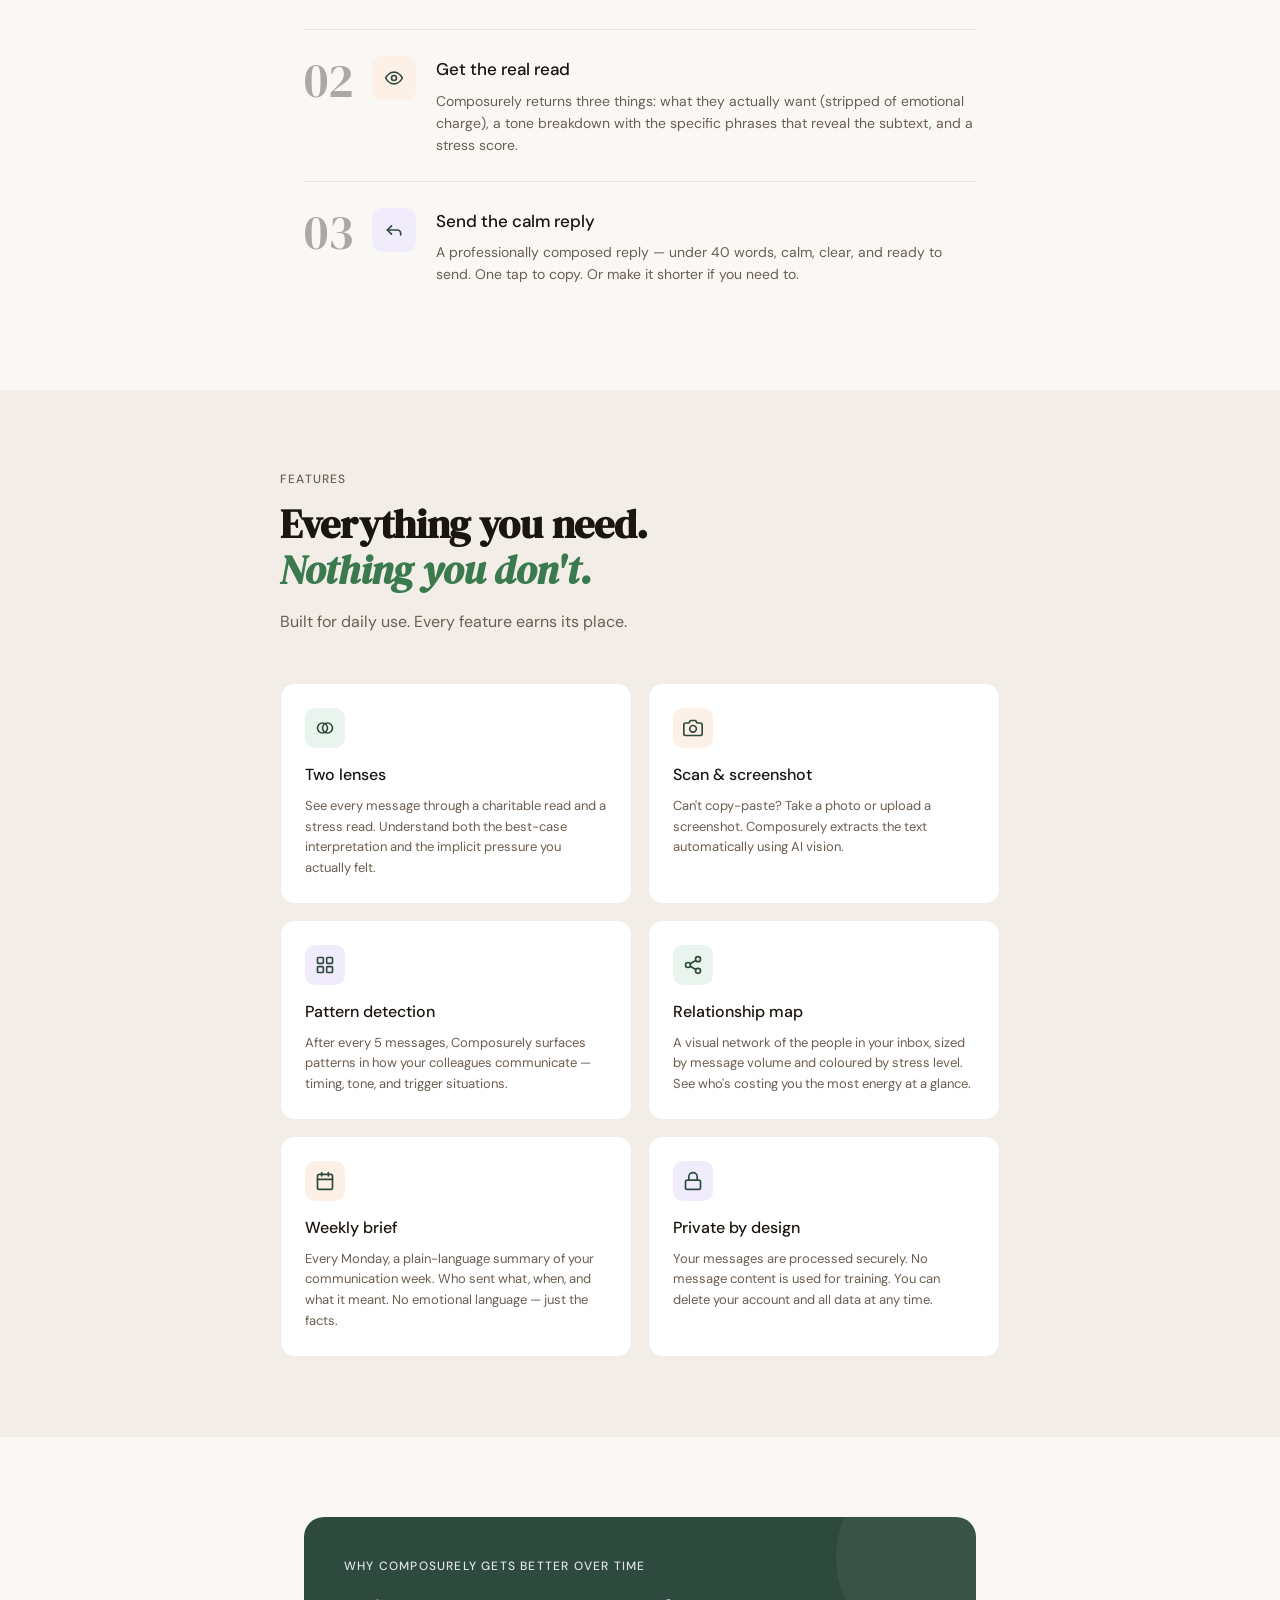
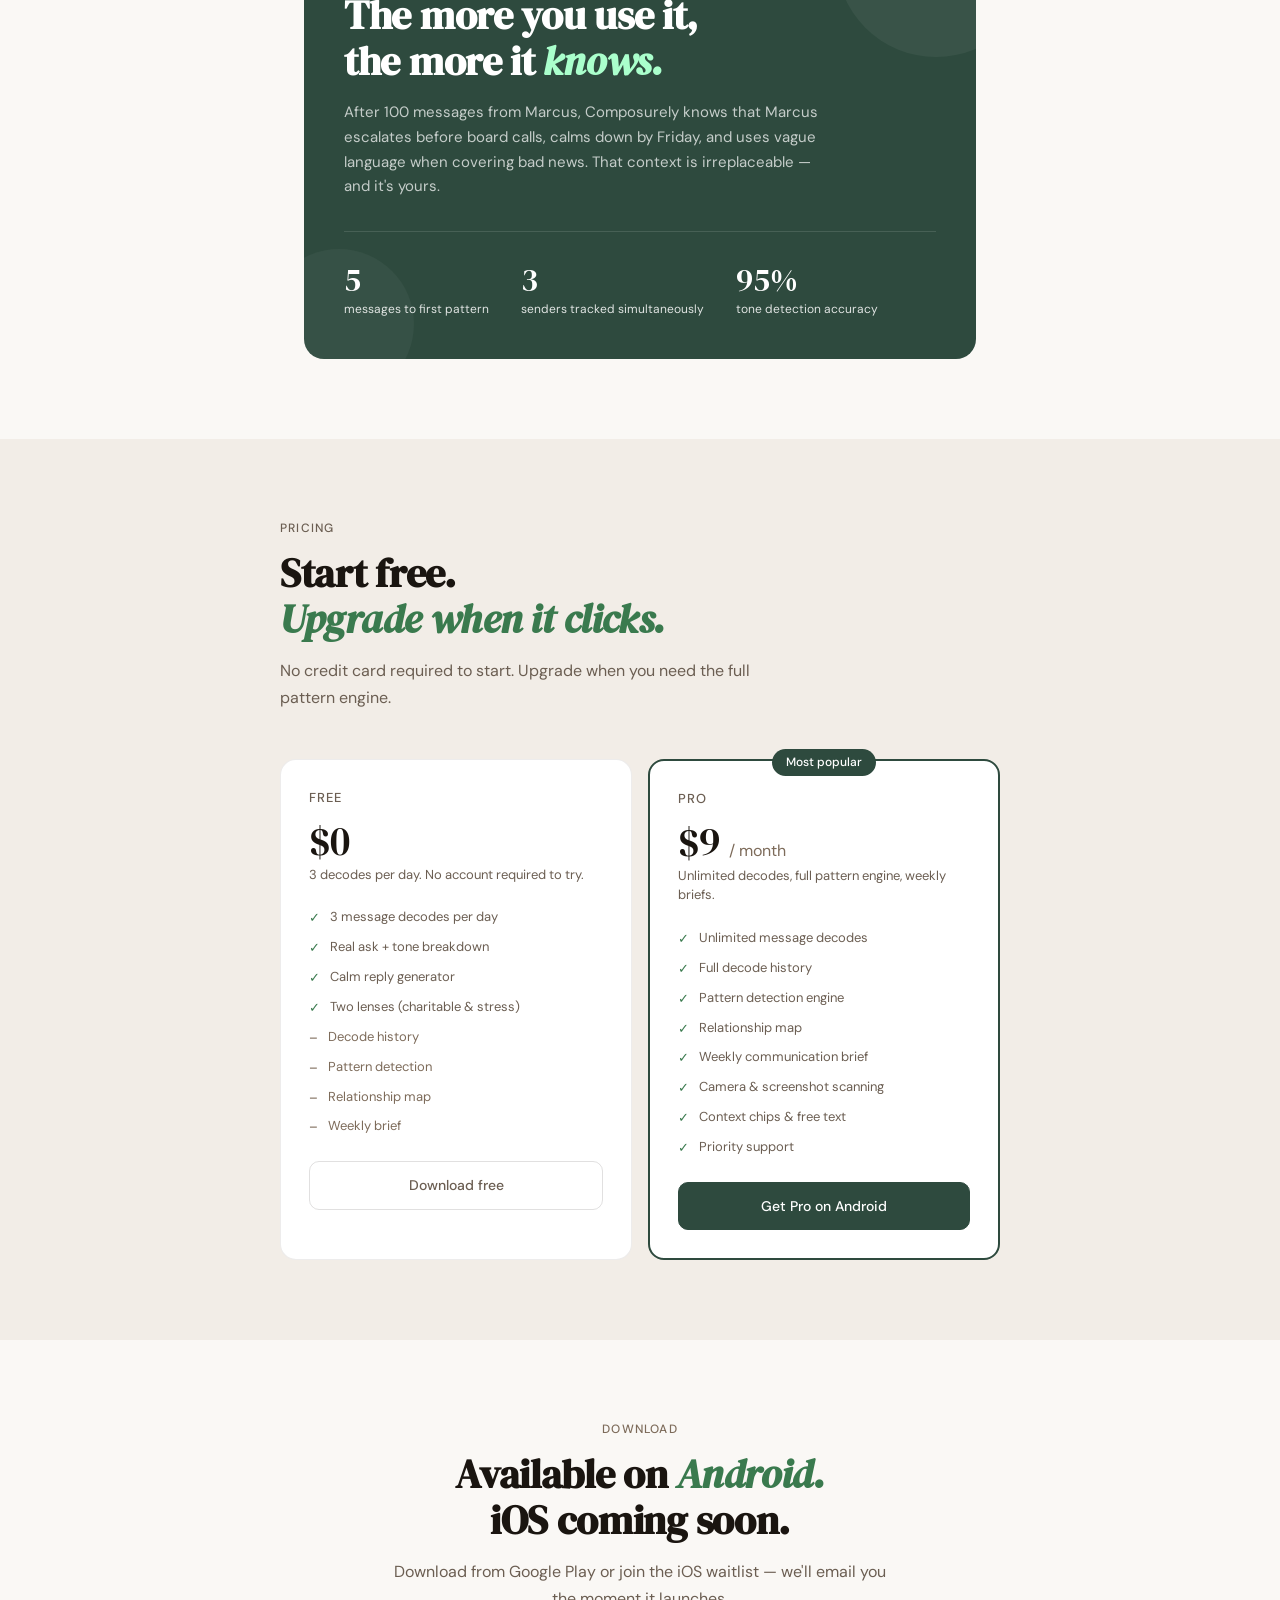
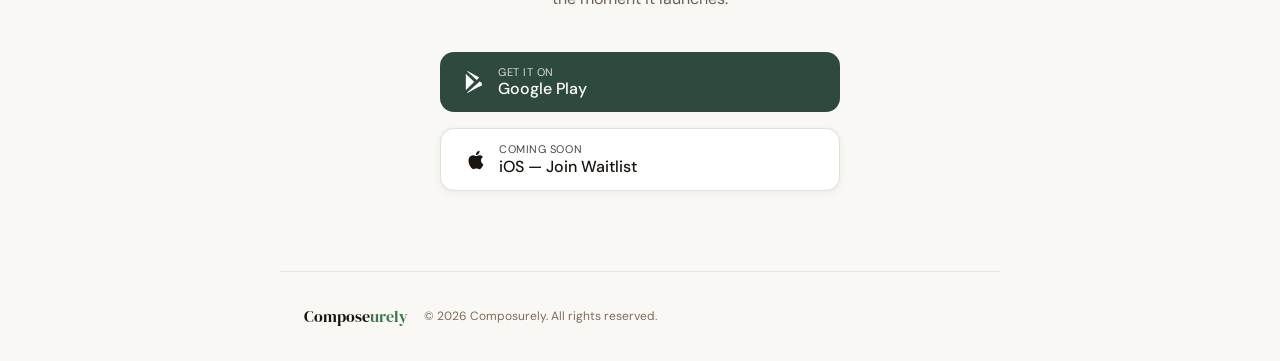
==== commit d652f262: "fix: contrast and legibility pass — step numbers, moat labels, section labels, font sizes, dead code" ====
--- a/index.html
+++ b/index.html
@@ -188,7 +188,7 @@
       border: 1px solid rgba(212,115,42,0.2);
       border-radius: 20px;
       padding: 4px 14px;
-      font-size: 11px;
+      font-size: 13px;
       font-weight: 500;
       color: var(--orange-text);
       text-transform: uppercase;
@@ -232,47 +232,6 @@
       gap: 12px;
     }
 
-    .btn-primary {
-      display: inline-flex;
-      align-items: center;
-      gap: 10px;
-      background: var(--green);
-      color: white;
-      border: none;
-      border-radius: 12px;
-      padding: 16px 28px;
-      font-family: 'DM Sans', sans-serif;
-      font-size: 15px;
-      font-weight: 500;
-      cursor: pointer;
-      text-decoration: none;
-      transition: background 0.2s, transform 0.15s;
-    }
-
-    .btn-primary:hover { background: var(--green-light); transform: translateY(-1px); }
-    .btn-primary:active { transform: translateY(0); }
-
-    .btn-primary svg { width: 20px; height: 20px; }
-
-    .btn-secondary {
-      display: inline-flex;
-      align-items: center;
-      gap: 8px;
-      background: white;
-      color: var(--ink-muted);
-      border: 1px solid var(--border-em);
-      border-radius: 12px;
-      padding: 14px 24px;
-      font-family: 'DM Sans', sans-serif;
-      font-size: 14px;
-      font-weight: 400;
-      cursor: pointer;
-      text-decoration: none;
-      transition: border-color 0.2s, color 0.2s;
-    }
-
-    .btn-secondary:hover { border-color: var(--green-light); color: var(--green); }
-
     .hero-note {
       font-size: 12px;
       color: var(--ink-faint);
@@ -292,7 +251,7 @@
     }
 
     .demo-label {
-      font-size: 10px;
+      font-size: 12px;
       font-weight: 500;
       text-transform: uppercase;
       letter-spacing: 0.1em;
@@ -320,7 +279,7 @@
     }
 
     .bubble-sender {
-      font-size: 11px;
+      font-size: 12px;
       font-weight: 500;
       color: var(--ink-muted);
       margin-bottom: 6px;
@@ -336,7 +295,7 @@
     .bubble-tag {
       display: inline-block;
       margin-top: 10px;
-      font-size: 11px;
+      font-size: 12px;
       font-weight: 500;
       padding: 3px 10px;
       border-radius: 20px;
@@ -368,7 +327,7 @@
     }
 
     .result-label {
-      font-size: 10px;
+      font-size: 12px;
       font-weight: 500;
       text-transform: uppercase;
       letter-spacing: 0.1em;
@@ -402,13 +361,17 @@
     }
 
     .section-label {
-      font-size: 10px;
+      font-size: 12px;
       font-weight: 500;
       text-transform: uppercase;
       letter-spacing: 0.1em;
       color: var(--ink-faint);
       margin-bottom: 12px;
     }
+
+    /* Section labels on the darker --bg2 sections need more contrast */
+    .features-bg .section-label,
+    .pricing-bg .section-label { color: var(--ink-muted); }
 
     h2 {
       font-family: 'DM Serif Display', serif;
@@ -450,8 +413,8 @@
 
     .step-num {
       font-family: 'DM Serif Display', serif;
-      font-size: 36px;
-      color: var(--border-em);
+      font-size: 48px;
+      color: rgba(26,21,16,0.35);
       line-height: 1;
       flex-shrink: 0;
       width: 48px;
@@ -470,6 +433,13 @@
       flex-shrink: 0;
     }
 
+    .step-icon svg,
+    .feature-icon svg {
+      width: 20px;
+      height: 20px;
+      color: var(--green);
+    }
+
     .step-body h3 {
       font-size: 17px;
       font-weight: 500;
@@ -572,11 +542,11 @@
     }
 
     .moat-eyebrow {
-      font-size: 10px;
+      font-size: 12px;
       font-weight: 500;
       text-transform: uppercase;
       letter-spacing: 0.1em;
-      color: rgba(255,255,255,0.5);
+      color: rgba(255,255,255,0.85);
       margin-bottom: 16px;
     }
 
@@ -613,7 +583,7 @@
 
     .moat-stat-label {
       font-size: 12px;
-      color: rgba(255,255,255,0.5);
+      color: rgba(255,255,255,0.85);
     }
 
     /* PRICING */
@@ -653,7 +623,7 @@
       transform: translateX(-50%);
       background: var(--green);
       color: white;
-      font-size: 11px;
+      font-size: 12px;
       font-weight: 500;
       padding: 4px 14px;
       border-radius: 20px;
@@ -761,23 +731,6 @@
       gap: 16px;
       max-width: 400px;
       margin: 40px auto 0;
-    }
-
-    .download-card {
-      background: white;
-      border: 1px solid var(--border);
-      border-radius: 14px;
-      padding: 20px 24px;
-      display: flex;
-      align-items: center;
-      gap: 16px;
-      text-decoration: none;
-      transition: border-color 0.2s, transform 0.2s;
-    }
-
-    .download-card:hover {
-      border-color: var(--green-light);
-      transform: translateY(-2px);
     }
 
     .download-card-icon {
@@ -793,12 +746,6 @@
     .download-card-body {
       flex: 1;
       text-align: left;
-    }
-
-    .download-card-label {
-      font-size: 11px;
-      color: var(--ink-faint);
-      margin-bottom: 2px;
     }
 
     .download-card-title {
@@ -1078,7 +1025,7 @@
   <div class="steps">
     <div class="step">
       <div class="step-num">01</div>
-      <div class="step-icon" style="background:#eaf4ee;" aria-hidden="true">📋</div>
+      <div class="step-icon" style="background:#eaf4ee;" aria-hidden="true"><svg viewBox="0 0 24 24" fill="none" stroke="currentColor" stroke-width="2" stroke-linecap="round" stroke-linejoin="round" focusable="false"><rect x="8" y="2" width="8" height="4" rx="1"/><path d="M16 4h2a2 2 0 0 1 2 2v14a2 2 0 0 1-2 2H6a2 2 0 0 1-2-2V6a2 2 0 0 1 2-2h2"/></svg></div>
       <div class="step-body">
         <h3>Paste the message</h3>
         <p>Copy any Slack message, email, Teams chat, or WhatsApp. Paste it exactly as you received it — don't summarise. Add optional context: what just happened before this arrived.</p>
@@ -1086,7 +1033,7 @@
     </div>
     <div class="step">
       <div class="step-num">02</div>
-      <div class="step-icon" style="background:#fdf0e6;" aria-hidden="true">✦</div>
+      <div class="step-icon" style="background:#fdf0e6;" aria-hidden="true"><svg viewBox="0 0 24 24" fill="none" stroke="currentColor" stroke-width="2" stroke-linecap="round" stroke-linejoin="round" focusable="false"><path d="M2 12s3.5-7 10-7 10 7 10 7-3.5 7-10 7-10-7-10-7Z"/><circle cx="12" cy="12" r="3"/></svg></div>
       <div class="step-body">
         <h3>Get the real read</h3>
         <p>Composurely returns three things: what they actually want (stripped of emotional charge), a tone breakdown with the specific phrases that reveal the subtext, and a stress score.</p>
@@ -1094,7 +1041,7 @@
     </div>
     <div class="step">
       <div class="step-num">03</div>
-      <div class="step-icon" style="background:#f0ecfc;" aria-hidden="true">↩</div>
+      <div class="step-icon" style="background:#f0ecfc;" aria-hidden="true"><svg viewBox="0 0 24 24" fill="none" stroke="currentColor" stroke-width="2" stroke-linecap="round" stroke-linejoin="round" focusable="false"><polyline points="9 17 4 12 9 7"/><path d="M20 18v-2a4 4 0 0 0-4-4H4"/></svg></div>
       <div class="step-body">
         <h3>Send the calm reply</h3>
         <p>A professionally composed reply — under 40 words, calm, clear, and ready to send. One tap to copy. Or make it shorter if you need to.</p>
@@ -1112,32 +1059,32 @@
 
     <div class="features-grid">
       <div class="feature-card">
-        <div class="feature-icon" style="background:#eaf4ee;" aria-hidden="true">🤝</div>
+        <div class="feature-icon" style="background:#eaf4ee;" aria-hidden="true"><svg viewBox="0 0 24 24" fill="none" stroke="currentColor" stroke-width="2" stroke-linecap="round" stroke-linejoin="round" focusable="false"><circle cx="9" cy="12" r="6"/><circle cx="15" cy="12" r="6"/></svg></div>
         <h3>Two lenses</h3>
         <p>See every message through a charitable read and a stress read. Understand both the best-case interpretation and the implicit pressure you actually felt.</p>
       </div>
       <div class="feature-card">
-        <div class="feature-icon" style="background:#fdf0e6;" aria-hidden="true">📷</div>
+        <div class="feature-icon" style="background:#fdf0e6;" aria-hidden="true"><svg viewBox="0 0 24 24" fill="none" stroke="currentColor" stroke-width="2" stroke-linecap="round" stroke-linejoin="round" focusable="false"><path d="M23 19a2 2 0 0 1-2 2H3a2 2 0 0 1-2-2V8a2 2 0 0 1 2-2h4l2-3h6l2 3h4a2 2 0 0 1 2 2z"/><circle cx="12" cy="13" r="4"/></svg></div>
         <h3>Scan &amp; screenshot</h3>
         <p>Can't copy-paste? Take a photo or upload a screenshot. Composurely extracts the text automatically using AI vision.</p>
       </div>
       <div class="feature-card">
-        <div class="feature-icon" style="background:#f0ecfc;" aria-hidden="true">◈</div>
+        <div class="feature-icon" style="background:#f0ecfc;" aria-hidden="true"><svg viewBox="0 0 24 24" fill="none" stroke="currentColor" stroke-width="2" stroke-linecap="round" stroke-linejoin="round" focusable="false"><rect x="3" y="3" width="7" height="7" rx="1"/><rect x="14" y="3" width="7" height="7" rx="1"/><rect x="14" y="14" width="7" height="7" rx="1"/><rect x="3" y="14" width="7" height="7" rx="1"/></svg></div>
         <h3>Pattern detection</h3>
         <p>After every 5 messages, Composurely surfaces patterns in how your colleagues communicate — timing, tone, and trigger situations.</p>
       </div>
       <div class="feature-card">
-        <div class="feature-icon" style="background:#eaf4ee;" aria-hidden="true">📊</div>
+        <div class="feature-icon" style="background:#eaf4ee;" aria-hidden="true"><svg viewBox="0 0 24 24" fill="none" stroke="currentColor" stroke-width="2" stroke-linecap="round" stroke-linejoin="round" focusable="false"><circle cx="18" cy="5" r="3"/><circle cx="6" cy="12" r="3"/><circle cx="18" cy="19" r="3"/><line x1="8.6" y1="10.5" x2="15.4" y2="6.5"/><line x1="8.6" y1="13.5" x2="15.4" y2="17.5"/></svg></div>
         <h3>Relationship map</h3>
         <p>A visual network of the people in your inbox, sized by message volume and coloured by stress level. See who's costing you the most energy at a glance.</p>
       </div>
       <div class="feature-card">
-        <div class="feature-icon" style="background:#fdf0e6;" aria-hidden="true">📅</div>
+        <div class="feature-icon" style="background:#fdf0e6;" aria-hidden="true"><svg viewBox="0 0 24 24" fill="none" stroke="currentColor" stroke-width="2" stroke-linecap="round" stroke-linejoin="round" focusable="false"><rect x="3" y="4" width="18" height="18" rx="2"/><line x1="16" y1="2" x2="16" y2="6"/><line x1="8" y1="2" x2="8" y2="6"/><line x1="3" y1="10" x2="21" y2="10"/></svg></div>
         <h3>Weekly brief</h3>
         <p>Every Monday, a plain-language summary of your communication week. Who sent what, when, and what it meant. No emotional language — just the facts.</p>
       </div>
       <div class="feature-card">
-        <div class="feature-icon" style="background:#f0ecfc;" aria-hidden="true">🔒</div>
+        <div class="feature-icon" style="background:#f0ecfc;" aria-hidden="true"><svg viewBox="0 0 24 24" fill="none" stroke="currentColor" stroke-width="2" stroke-linecap="round" stroke-linejoin="round" focusable="false"><rect x="3" y="11" width="18" height="11" rx="2"/><path d="M7 11V7a5 5 0 0 1 10 0v4"/></svg></div>
         <h3>Private by design</h3>
         <p>Your messages are processed securely. No message content is used for training. You can delete your account and all data at any time.</p>
       </div>
@@ -1310,14 +1257,6 @@
     }
   }
 
-  // Keyboard activation for the waitlist card (role="button")
-  function waitlistKeydown(e) {
-    if (e.key === 'Enter' || e.key === ' ' || e.key === 'Spacebar') {
-      e.preventDefault();
-      openWaitlist(e);
-    }
-  }
-
   async function submitWaitlist(e) {
     e.stopPropagation();
     e.preventDefault();
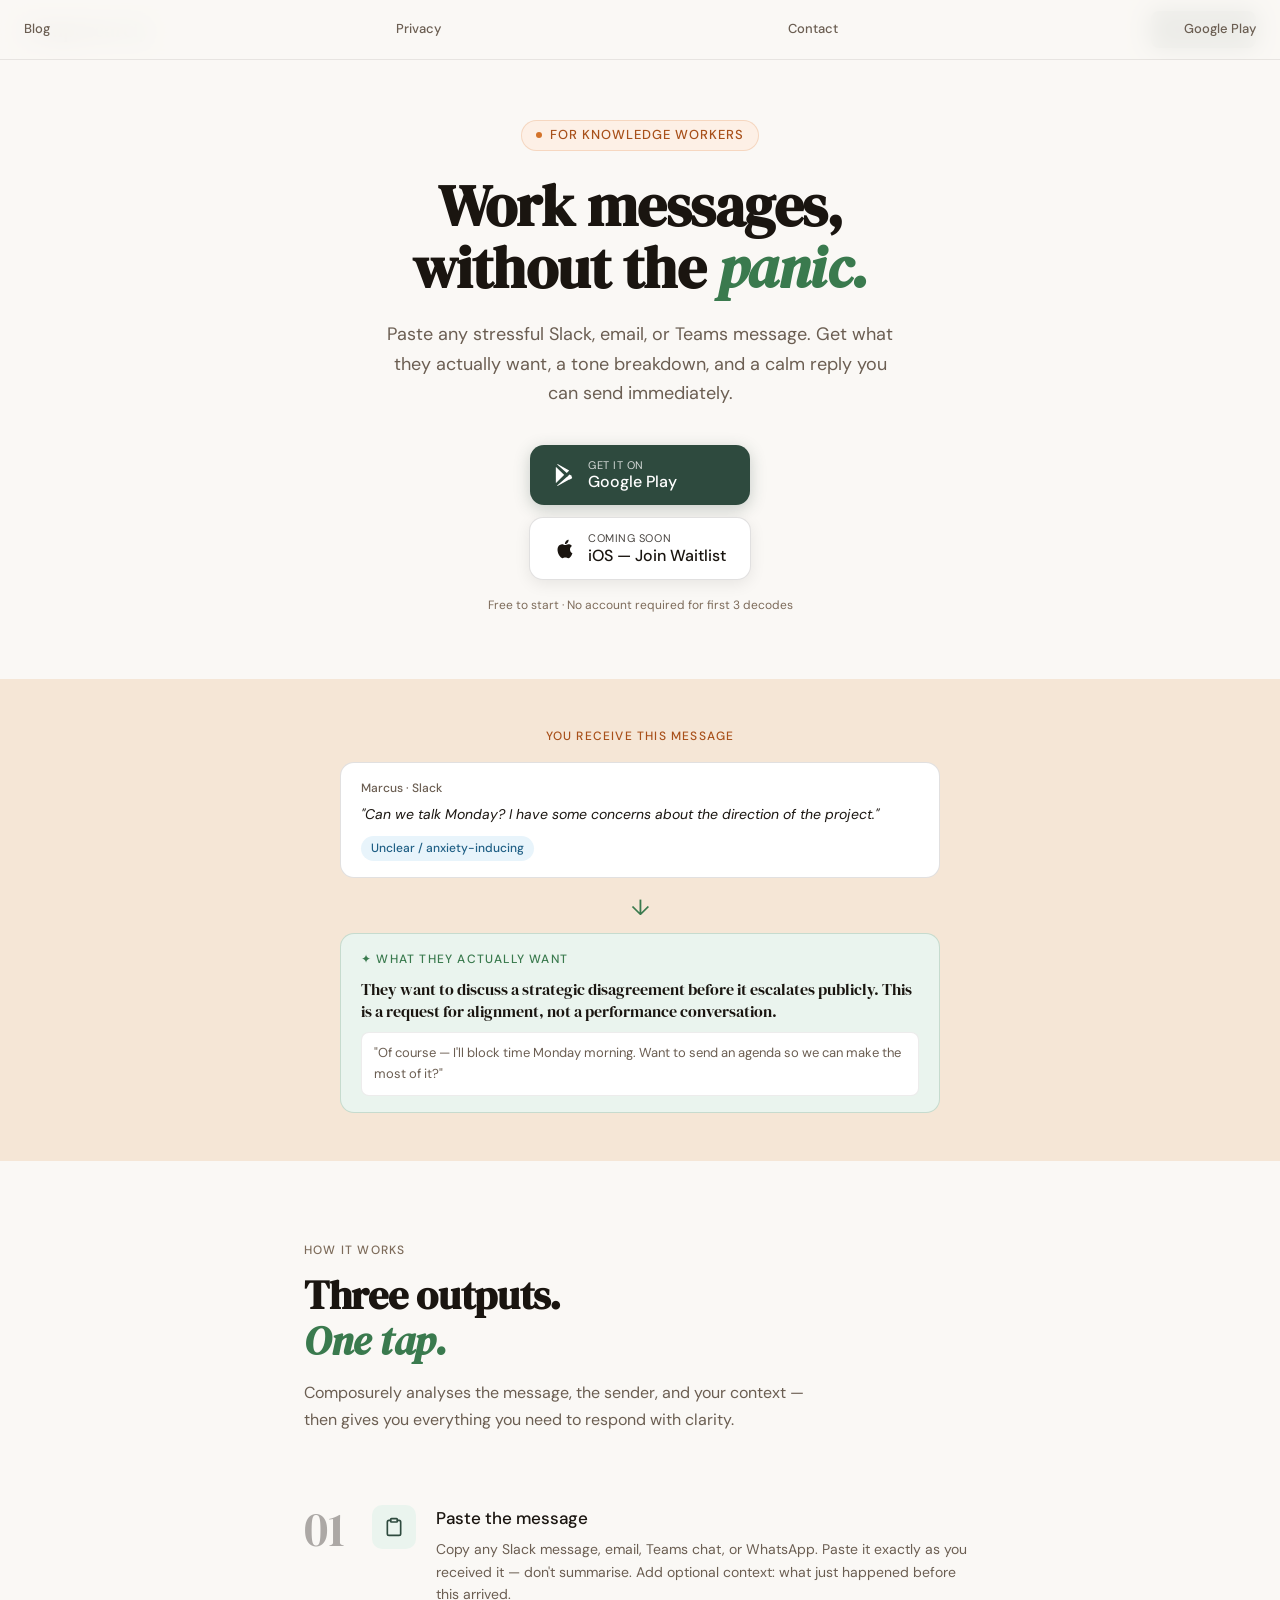
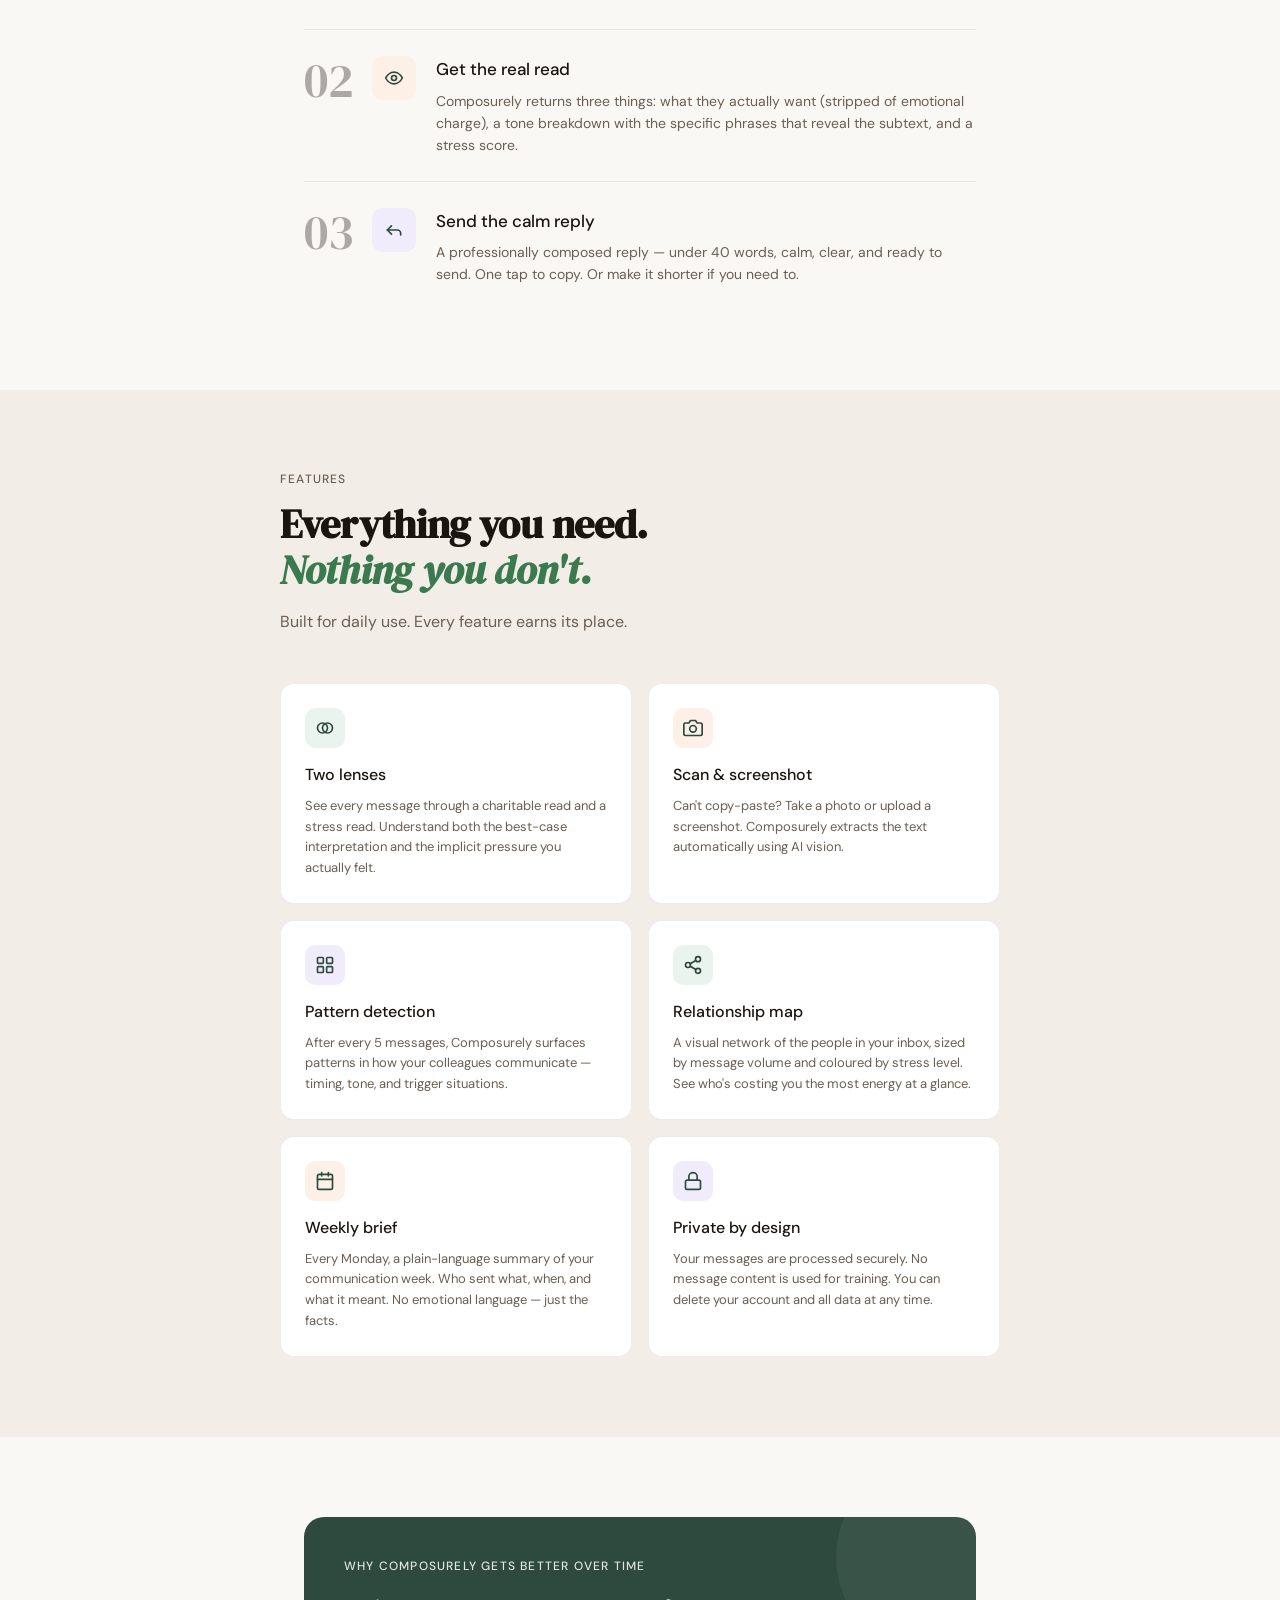
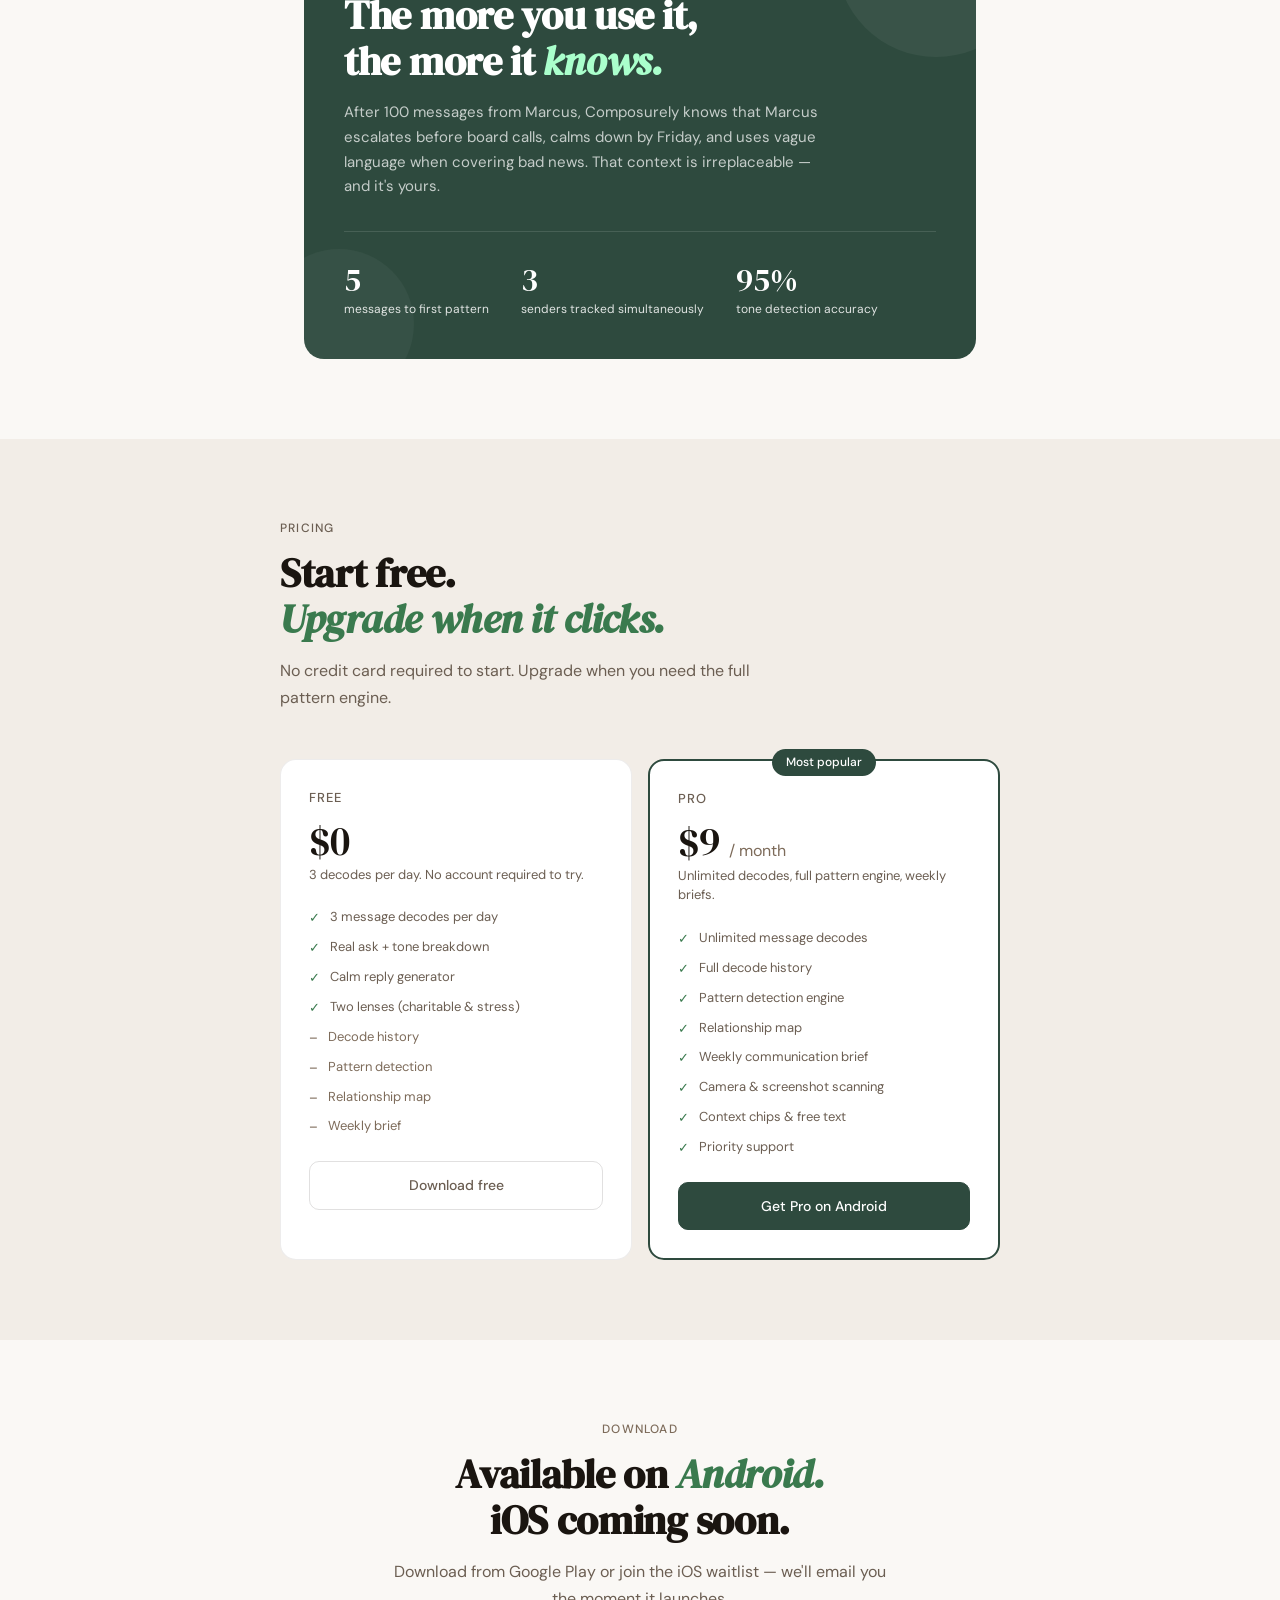
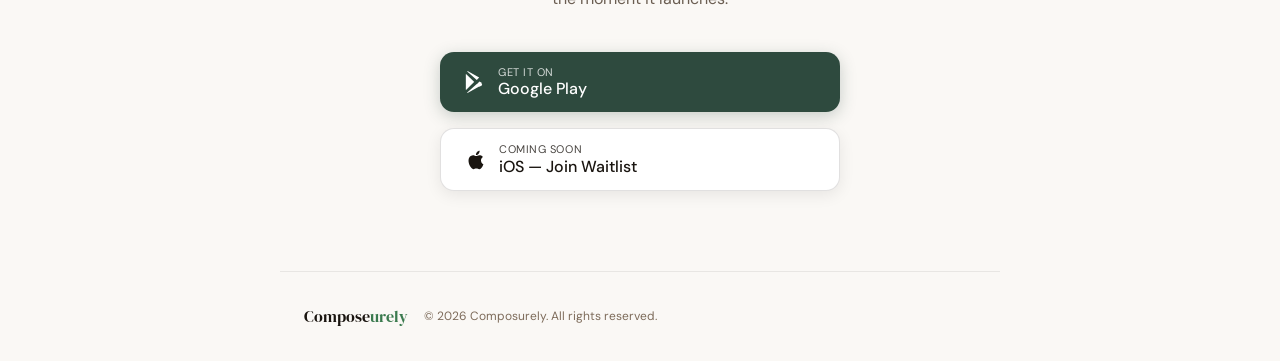
==== commit c43ba2bd: "fix: darken nav links, add shadow and animation to download buttons Co-Authored-By: Claude Opus 4.8 " ====
--- a/index.html
+++ b/index.html
@@ -230,6 +230,8 @@
       flex-direction: column;
       align-items: center;
       gap: 12px;
+      animation: fadeUp 0.6s ease both;
+      animation-delay: 0.2s;
     }
 
     .hero-note {
@@ -864,12 +866,13 @@
 
     .footer-links a {
       font-size: 13px;
-      color: var(--ink-faint);
+      font-weight: 500;
+      color: var(--ink-muted);
       text-decoration: none;
       transition: color 0.2s;
     }
 
-    .footer-links a:hover { color: var(--ink-muted); }
+    .footer-links a:hover { color: var(--ink); }
 
     .footer-copy {
       font-size: 12px;
@@ -904,13 +907,12 @@
       font-family: 'DM Sans', sans-serif;
       cursor: pointer;
       text-decoration: none;
-      transition: transform 0.15s, box-shadow 0.15s;
+      transition: transform 0.2s ease, box-shadow 0.2s ease;
       min-width: 220px;
     }
 
     .btn-download:hover {
-      transform: translateY(-2px);
-      box-shadow: 0 8px 24px rgba(0,0,0,0.12);
+      transform: translateY(-3px);
     }
 
     .btn-download svg {
@@ -943,18 +945,23 @@
       background: var(--green);
       color: white;
       border: none;
+      box-shadow: 0 4px 16px rgba(46,74,62,0.25);
     }
 
     .btn-android svg { fill: white; }
+
+    .btn-android:hover { box-shadow: 0 8px 28px rgba(46,74,62,0.35); }
 
     .btn-ios {
       background: white;
       color: var(--ink);
       border: 1.5px solid var(--border-em);
-      box-shadow: 0 2px 8px rgba(0,0,0,0.06);
+      box-shadow: 0 4px 16px rgba(0,0,0,0.08);
     }
 
     .btn-ios svg { fill: var(--ink); }
+
+    .btn-ios:hover { box-shadow: 0 8px 28px rgba(0,0,0,0.14); }
   </style>
 </head>
 
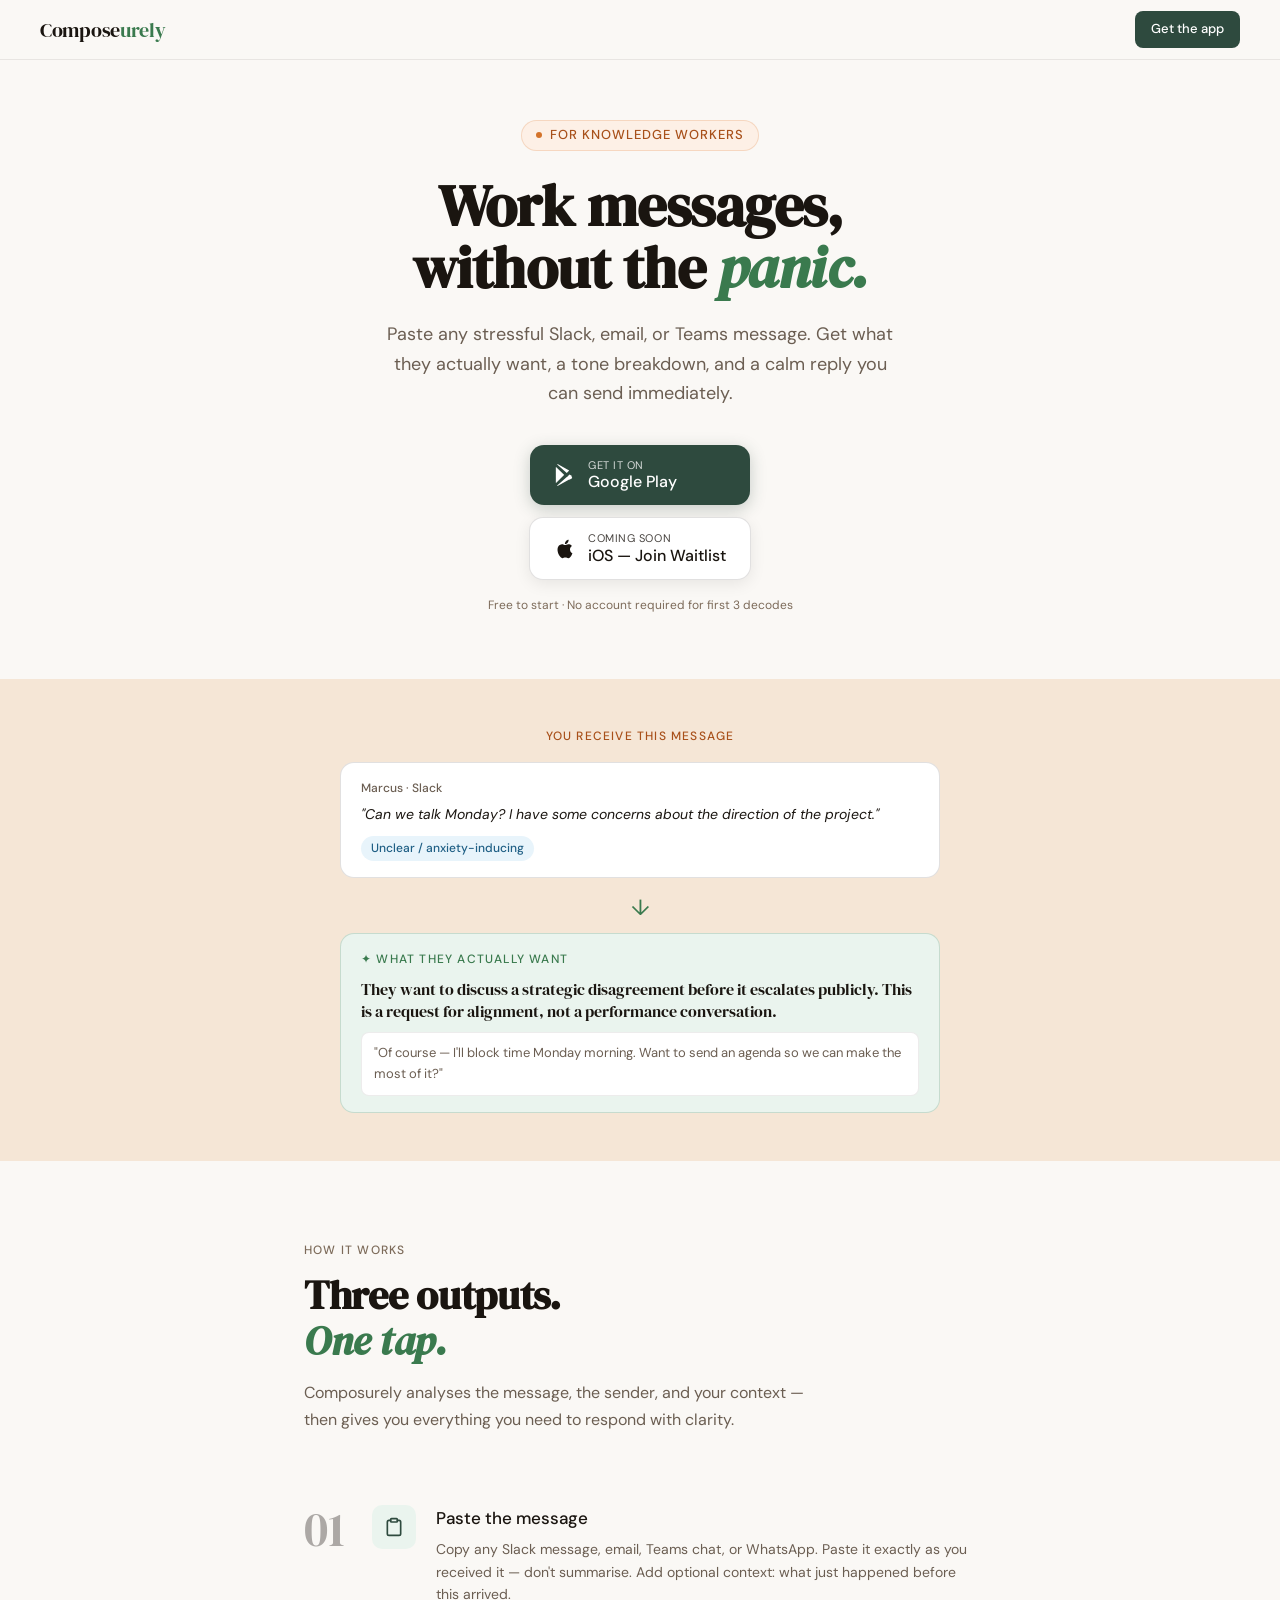
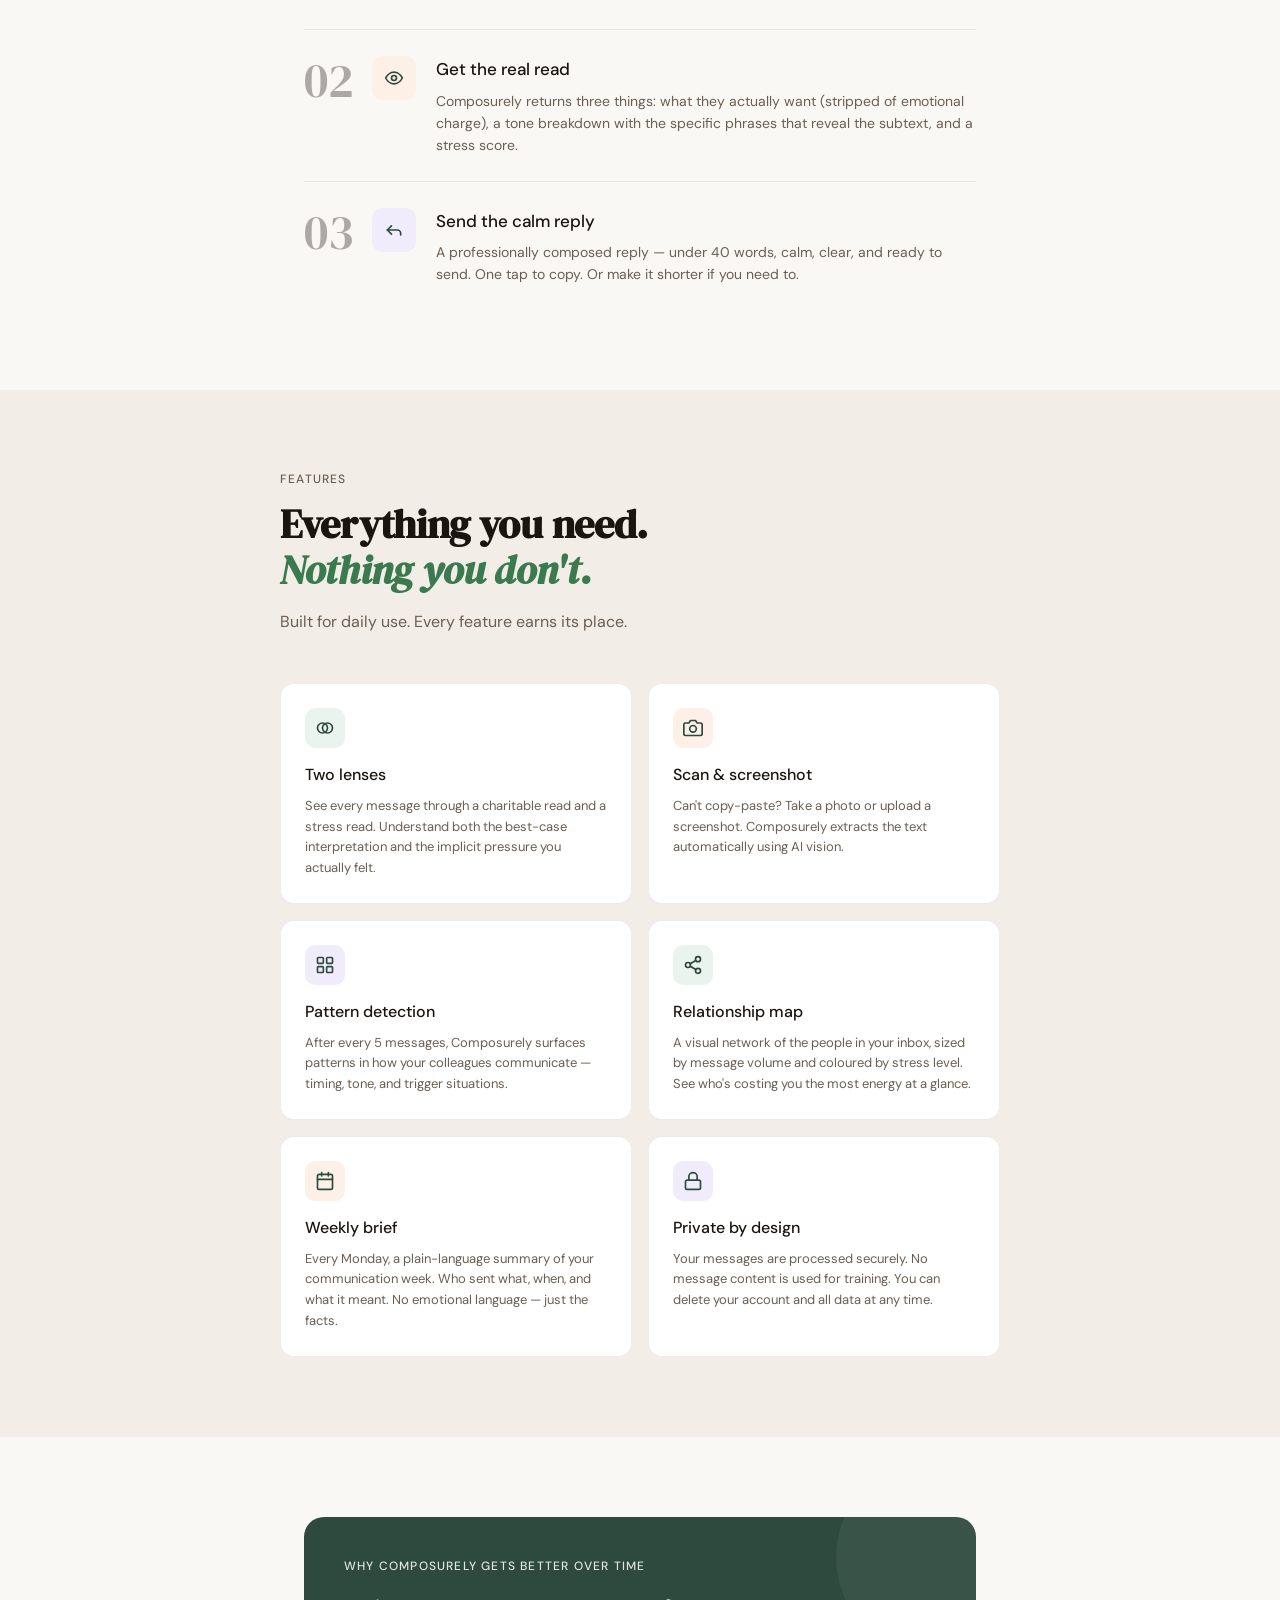
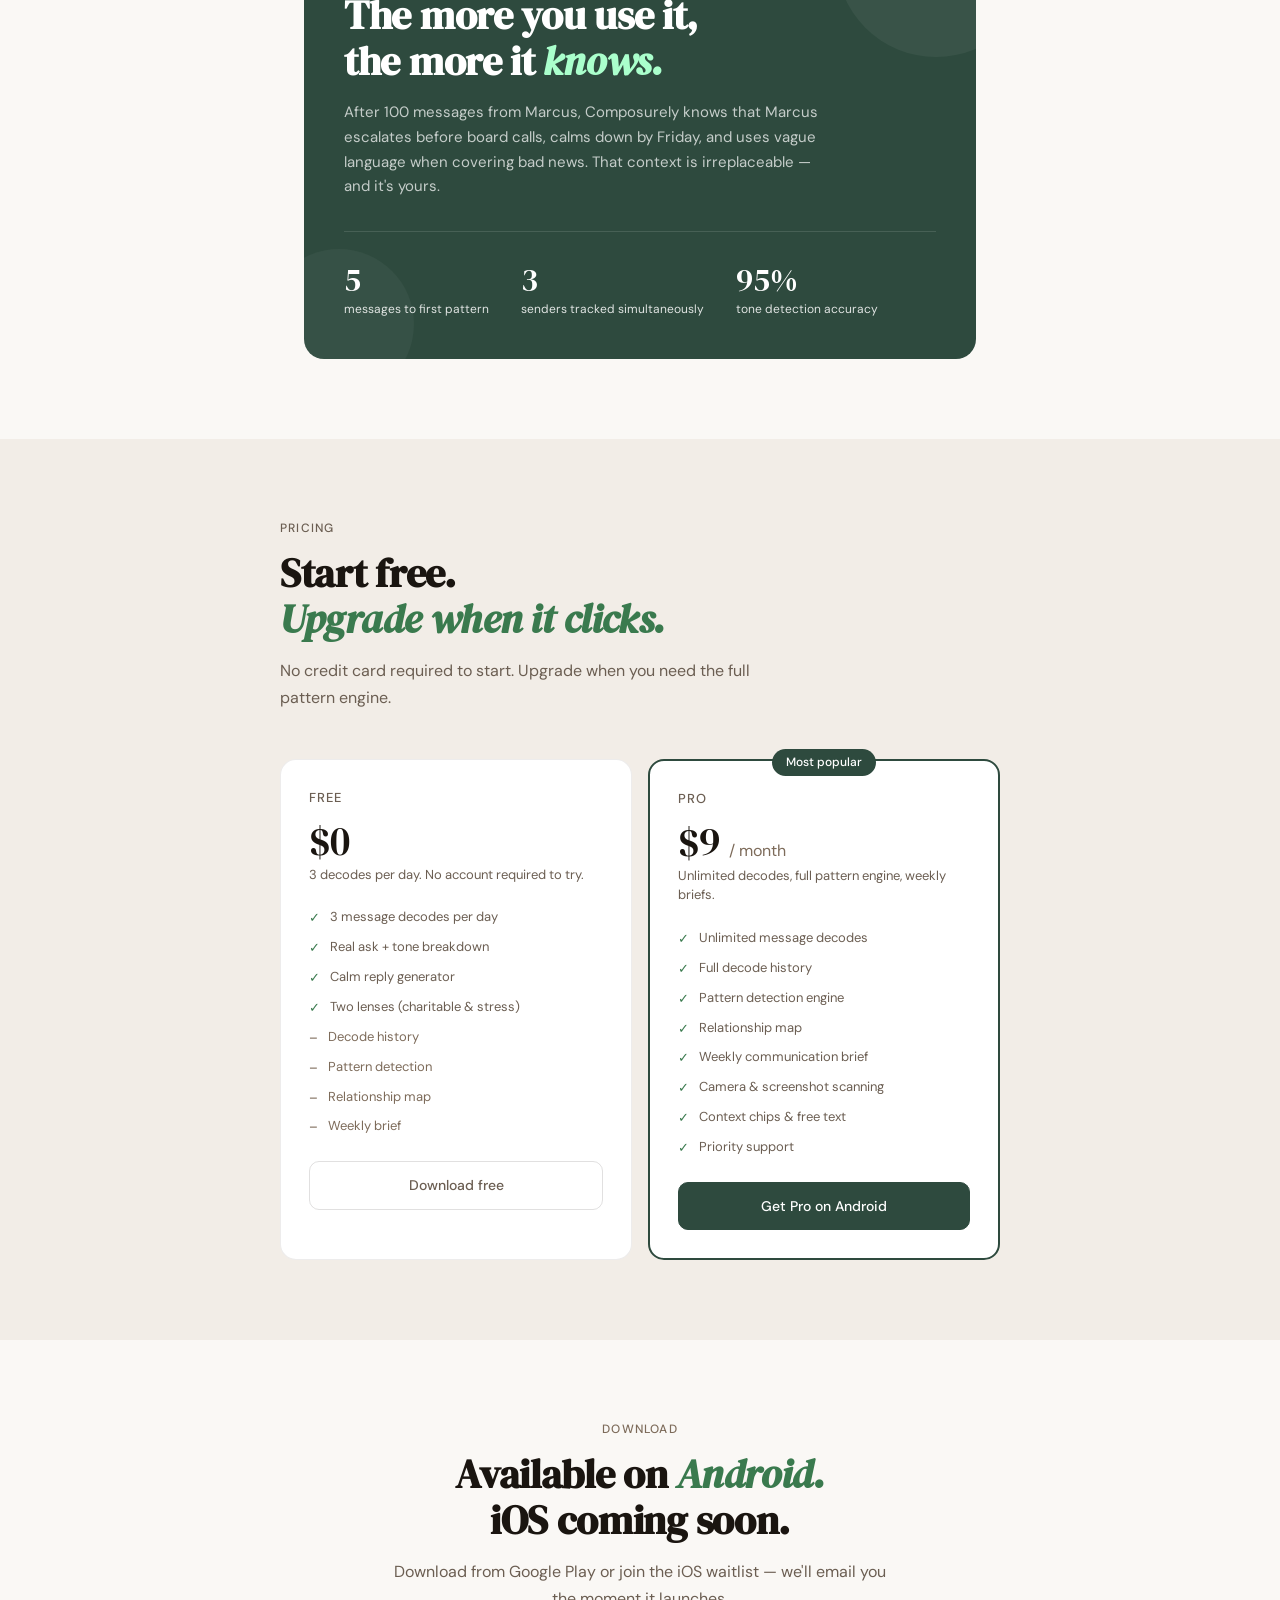
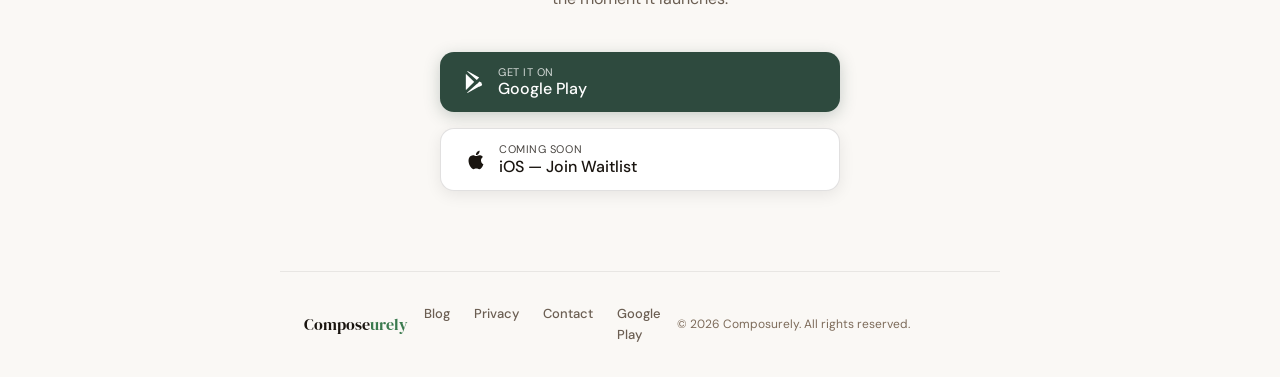
==== commit 61a39dec: "fix: constrain nav and content max-width for wide screens - Primary nav content now sits in a centre" ====
--- a/index.html
+++ b/index.html
@@ -130,8 +130,9 @@
       -webkit-font-smoothing: antialiased;
     }
 
-    /* NAV */
-    nav {
+    /* NAV — scoped to the primary nav (direct child of body) so the
+       footer's <nav class="footer-links"> isn't also pinned to the top */
+    body > nav {
       position: fixed;
       top: 0; left: 0; right: 0;
       z-index: 100;
@@ -139,7 +140,8 @@
       backdrop-filter: blur(12px);
       -webkit-backdrop-filter: blur(12px);
       border-bottom: 1px solid var(--border);
-      padding: 0 24px;
+      /* Full-bleed backdrop, but content stays within a 1200px centred band on wide screens */
+      padding: 0 max(24px, calc((100% - 1200px) / 2));
       height: 60px;
       display: flex;
       align-items: center;
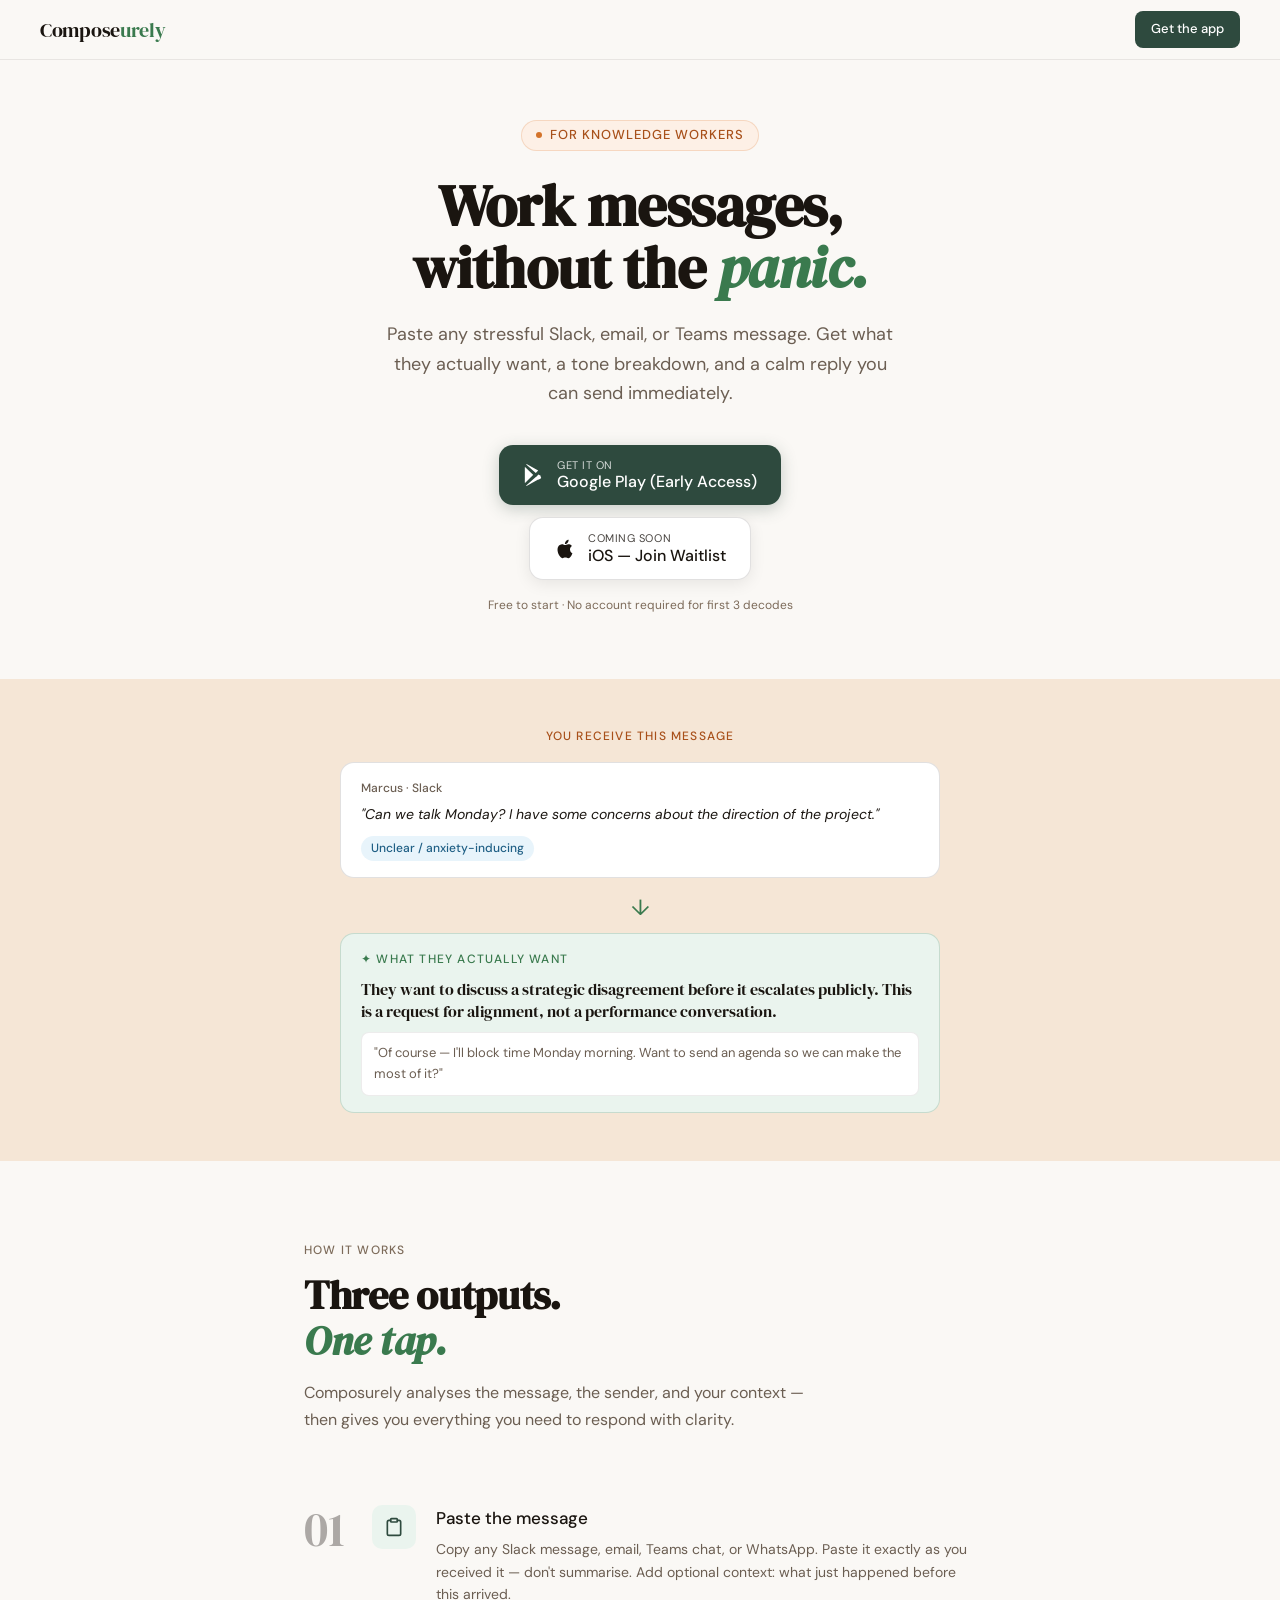
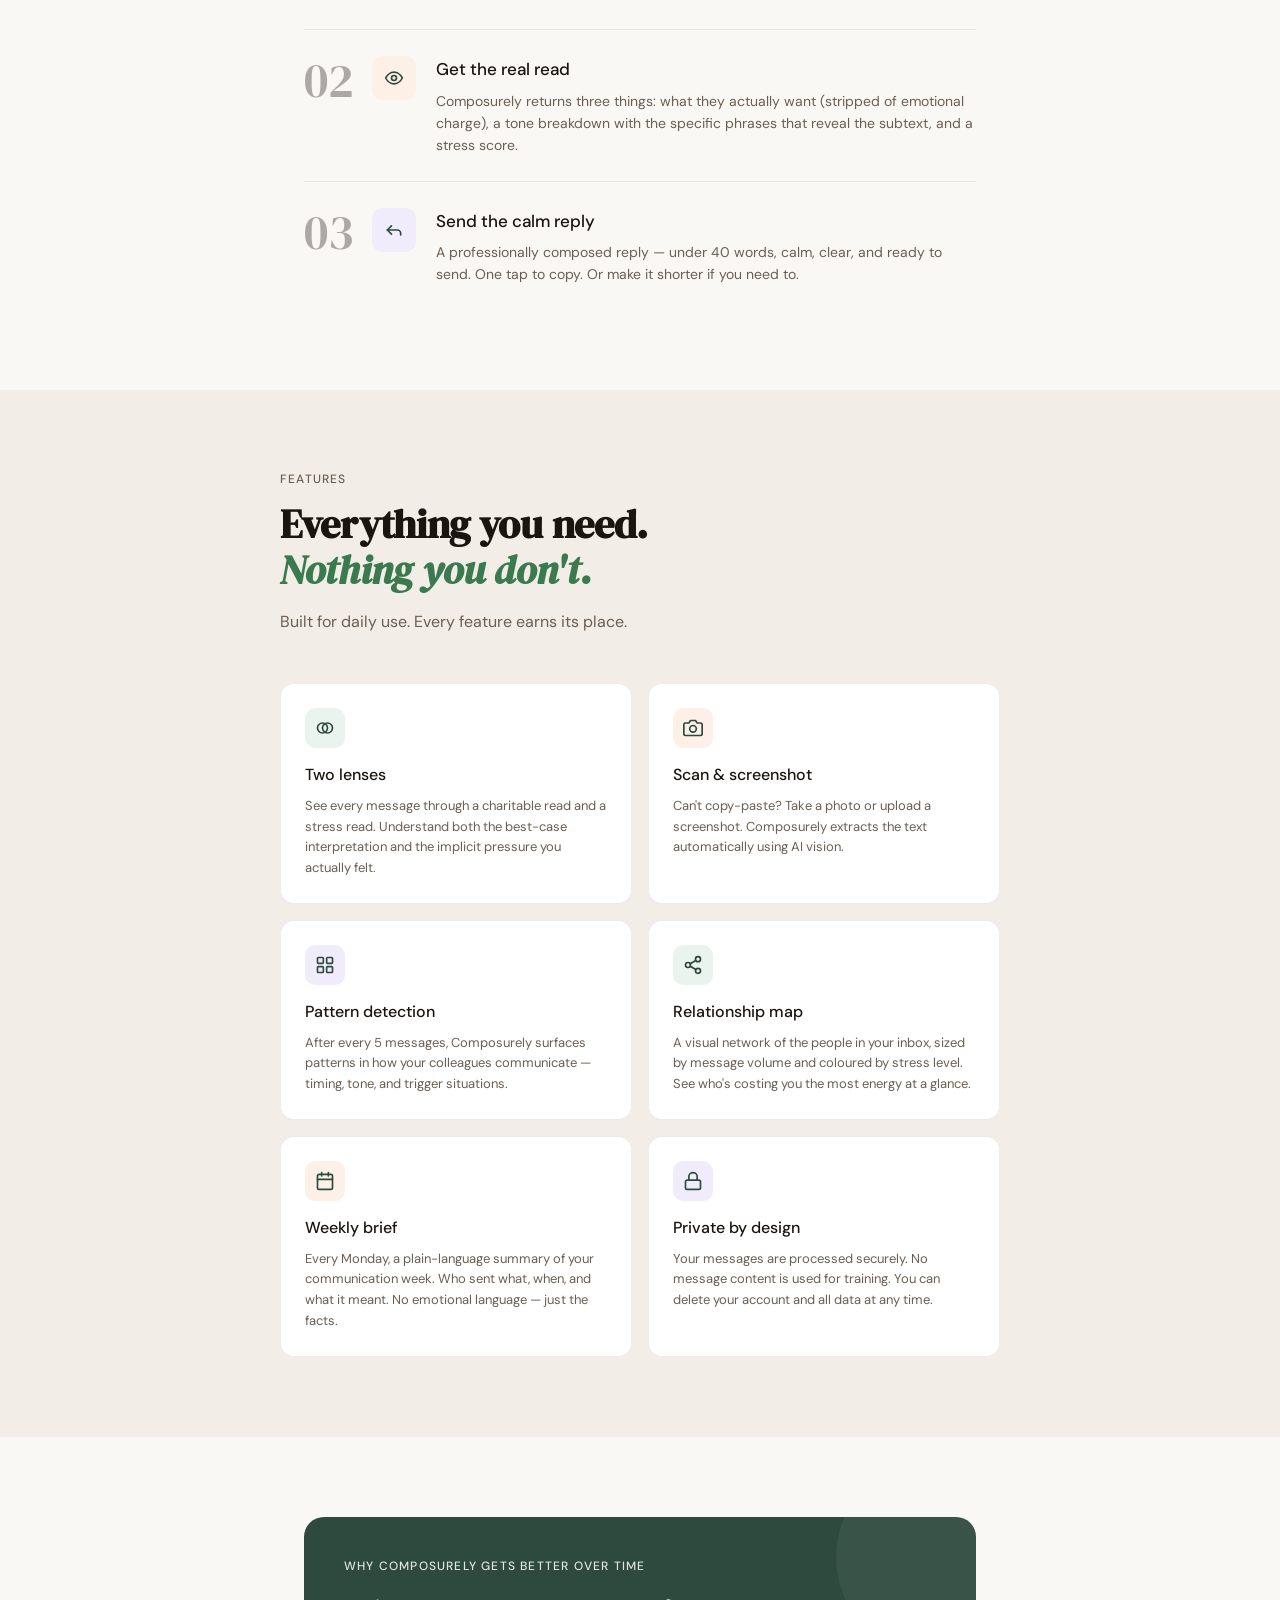
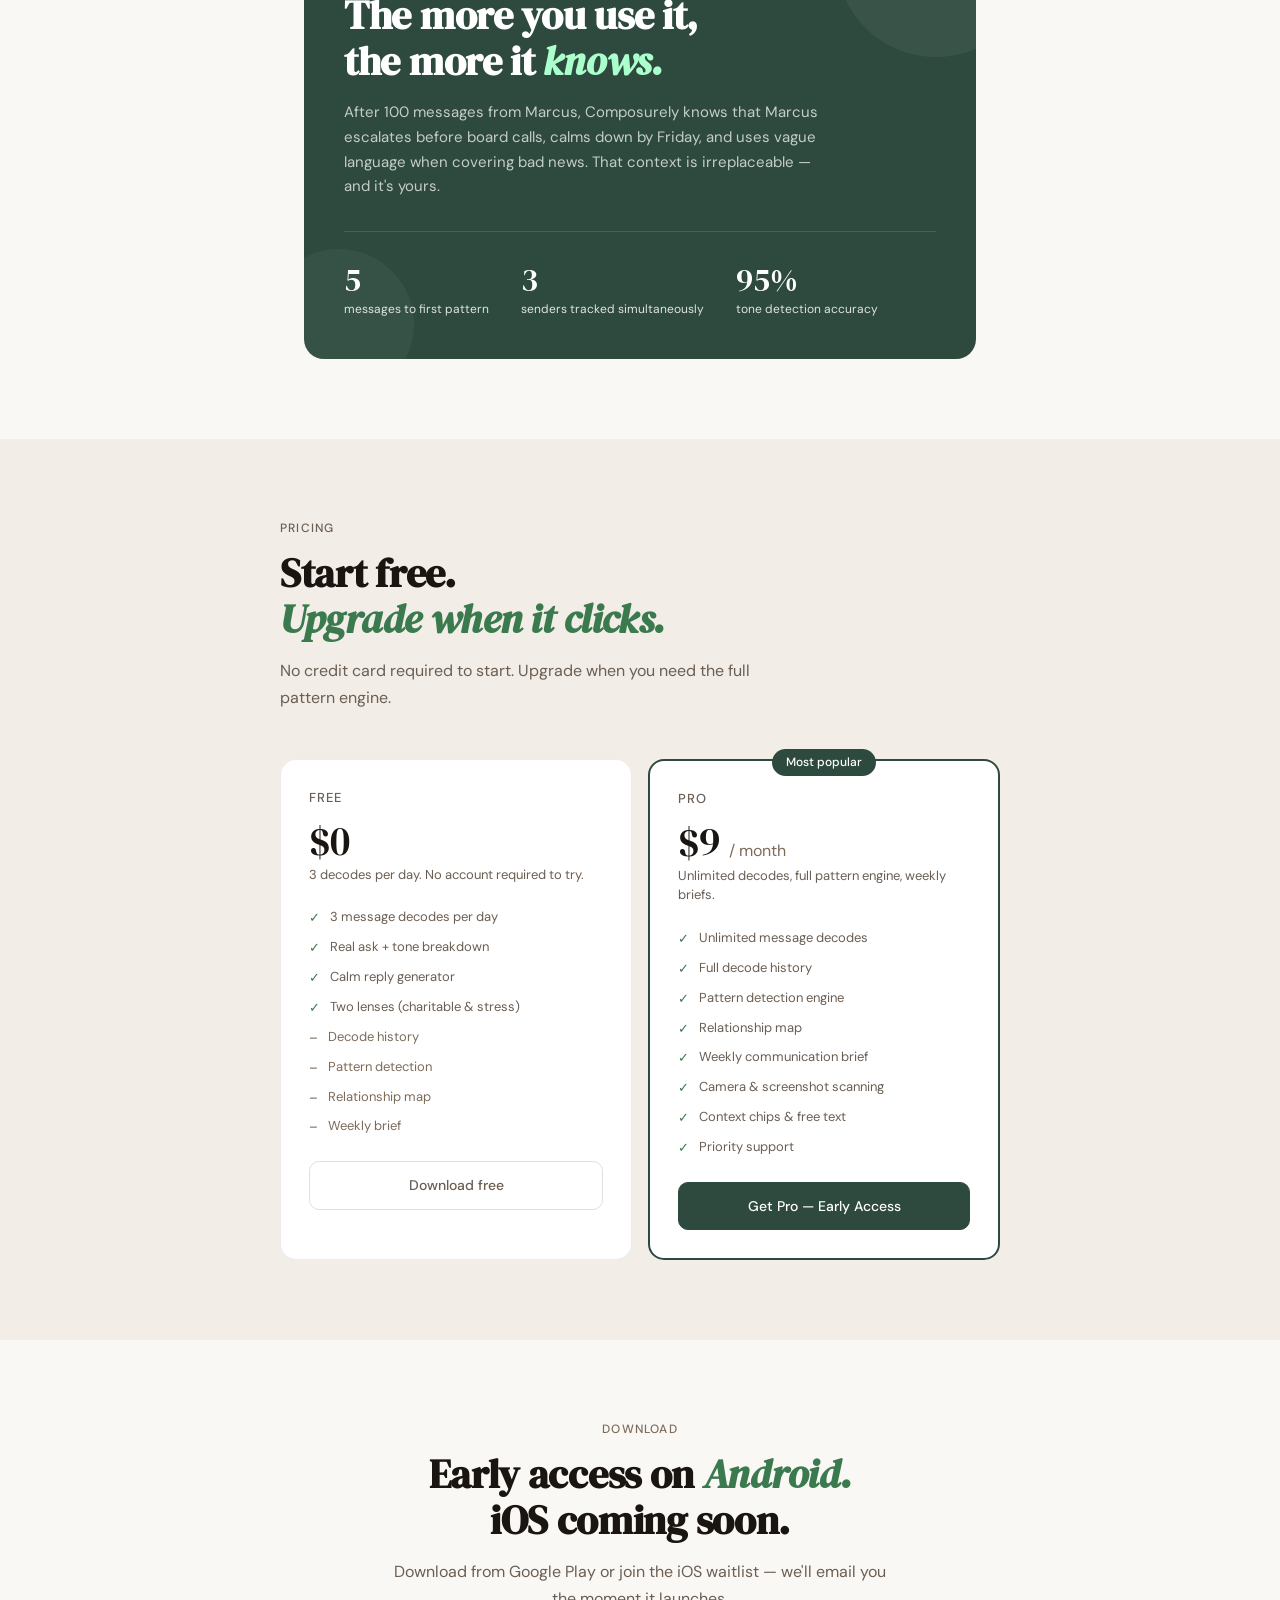
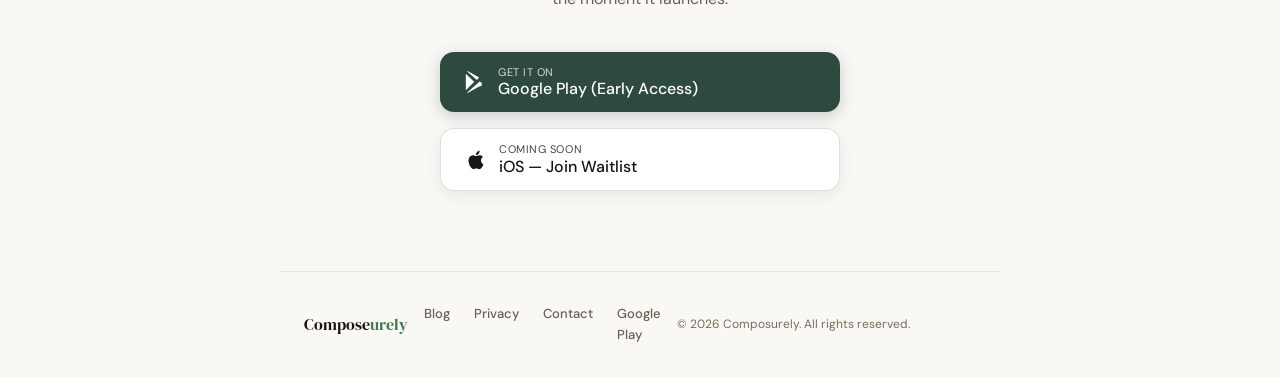
==== commit 36aaa4ce: "fix: update Play Store CTAs to reflect closed testing status Co-Authored-By: Claude Opus 4.8 (1M con" ====
--- a/index.html
+++ b/index.html
@@ -21,7 +21,7 @@
   <meta name="google-site-verification" content="QUVlUPAJfCsAFEJ4nS4gOjNUaAsiOnM76LLzt_57NY8">
   <meta name="viewport" content="width=device-width, initial-scale=1.0">
   <title>Composurely — Decode stressful work messages. Respond with calm clarity.</title>
-  <meta name="description" content="Paste any stressful Slack or email. Get what they actually want, a tone breakdown, and a calm reply to send. Patterns build over time. Available on Android.">
+  <meta name="description" content="Paste any stressful Slack or email. Get what they actually want, a tone breakdown, and a calm reply to send. Patterns build over time. Coming to Android.">
   <meta name="keywords" content="decode work messages, stressful manager emails, workplace communication app, passive aggressive messages, calm reply generator">
   <meta property="og:title" content="Composurely — Decode stressful work messages">
   <meta property="og:description" content="Paste any stressful Slack or email. Get what they actually want — and a calm reply to send.">
@@ -984,13 +984,13 @@
     <a href="https://play.google.com/store/apps/details?id=com.composurely.app"
        target="_blank" rel="noopener"
        class="btn-download btn-android"
-       aria-label="Download Composurely on Google Play">
+       aria-label="Join Composurely Android early access on Google Play">
       <svg viewBox="0 0 24 24" xmlns="http://www.w3.org/2000/svg" aria-hidden="true" focusable="false">
         <path d="M3.18 23.76c.37.2.8.22 1.19.05l12.19-6.98-2.64-2.64-10.74 9.57zm-1.05-20.4C2.06 3.6 2 3.87 2 4.16v15.69c0 .29.06.55.13.8l.07.06 8.79-8.79v-.2L2.2 3.3l-.07.06zm17.12 9.45l-2.37-1.36-2.93 2.93 2.93 2.93 2.39-1.37c.68-.39.68-1.35-.02-1.73zM4.37.22L16.56 7.2l-2.64 2.64L3.18.27C3.56.1 4 .12 4.37.22z"/>
       </svg>
       <span>
         <small>Get it on</small>
-        Google Play
+        Google Play (Early Access)
       </span>
     </a>
 
@@ -1164,7 +1164,7 @@
           <li>Context chips &amp; free text</li>
           <li>Priority support</li>
         </ul>
-        <a href="https://play.google.com/store/apps/details?id=com.composurely.app" class="pricing-btn pricing-btn-filled" target="_blank" rel="noopener">Get Pro on Android</a>
+        <a href="https://play.google.com/store/apps/details?id=com.composurely.app" class="pricing-btn pricing-btn-filled" target="_blank" rel="noopener">Get Pro — Early Access</a>
       </div>
     </div>
   </div>
@@ -1173,20 +1173,20 @@
 <!-- DOWNLOAD -->
 <section class="download reveal" id="download">
   <div class="section-label">Download</div>
-  <h2>Available on <em>Android.</em><br>iOS coming soon.</h2>
+  <h2>Early access on <em>Android.</em><br>iOS coming soon.</h2>
   <p class="section-sub" style="margin:0 auto;">Download from Google Play or join the iOS waitlist — we'll email you the moment it launches.</p>
 
   <div class="download-cards">
     <a href="https://play.google.com/store/apps/details?id=com.composurely.app"
        target="_blank" rel="noopener"
        class="btn-download btn-android"
-       aria-label="Download Composurely on Google Play">
+       aria-label="Join Composurely Android early access on Google Play">
       <svg viewBox="0 0 24 24" xmlns="http://www.w3.org/2000/svg" aria-hidden="true" focusable="false">
         <path d="M3.18 23.76c.37.2.8.22 1.19.05l12.19-6.98-2.64-2.64-10.74 9.57zm-1.05-20.4C2.06 3.6 2 3.87 2 4.16v15.69c0 .29.06.55.13.8l.07.06 8.79-8.79v-.2L2.2 3.3l-.07.06zm17.12 9.45l-2.37-1.36-2.93 2.93 2.93 2.93 2.39-1.37c.68-.39.68-1.35-.02-1.73zM4.37.22L16.56 7.2l-2.64 2.64L3.18.27C3.56.1 4 .12 4.37.22z"/>
       </svg>
       <span>
         <small>Get it on</small>
-        Google Play
+        Google Play (Early Access)
       </span>
     </a>
 
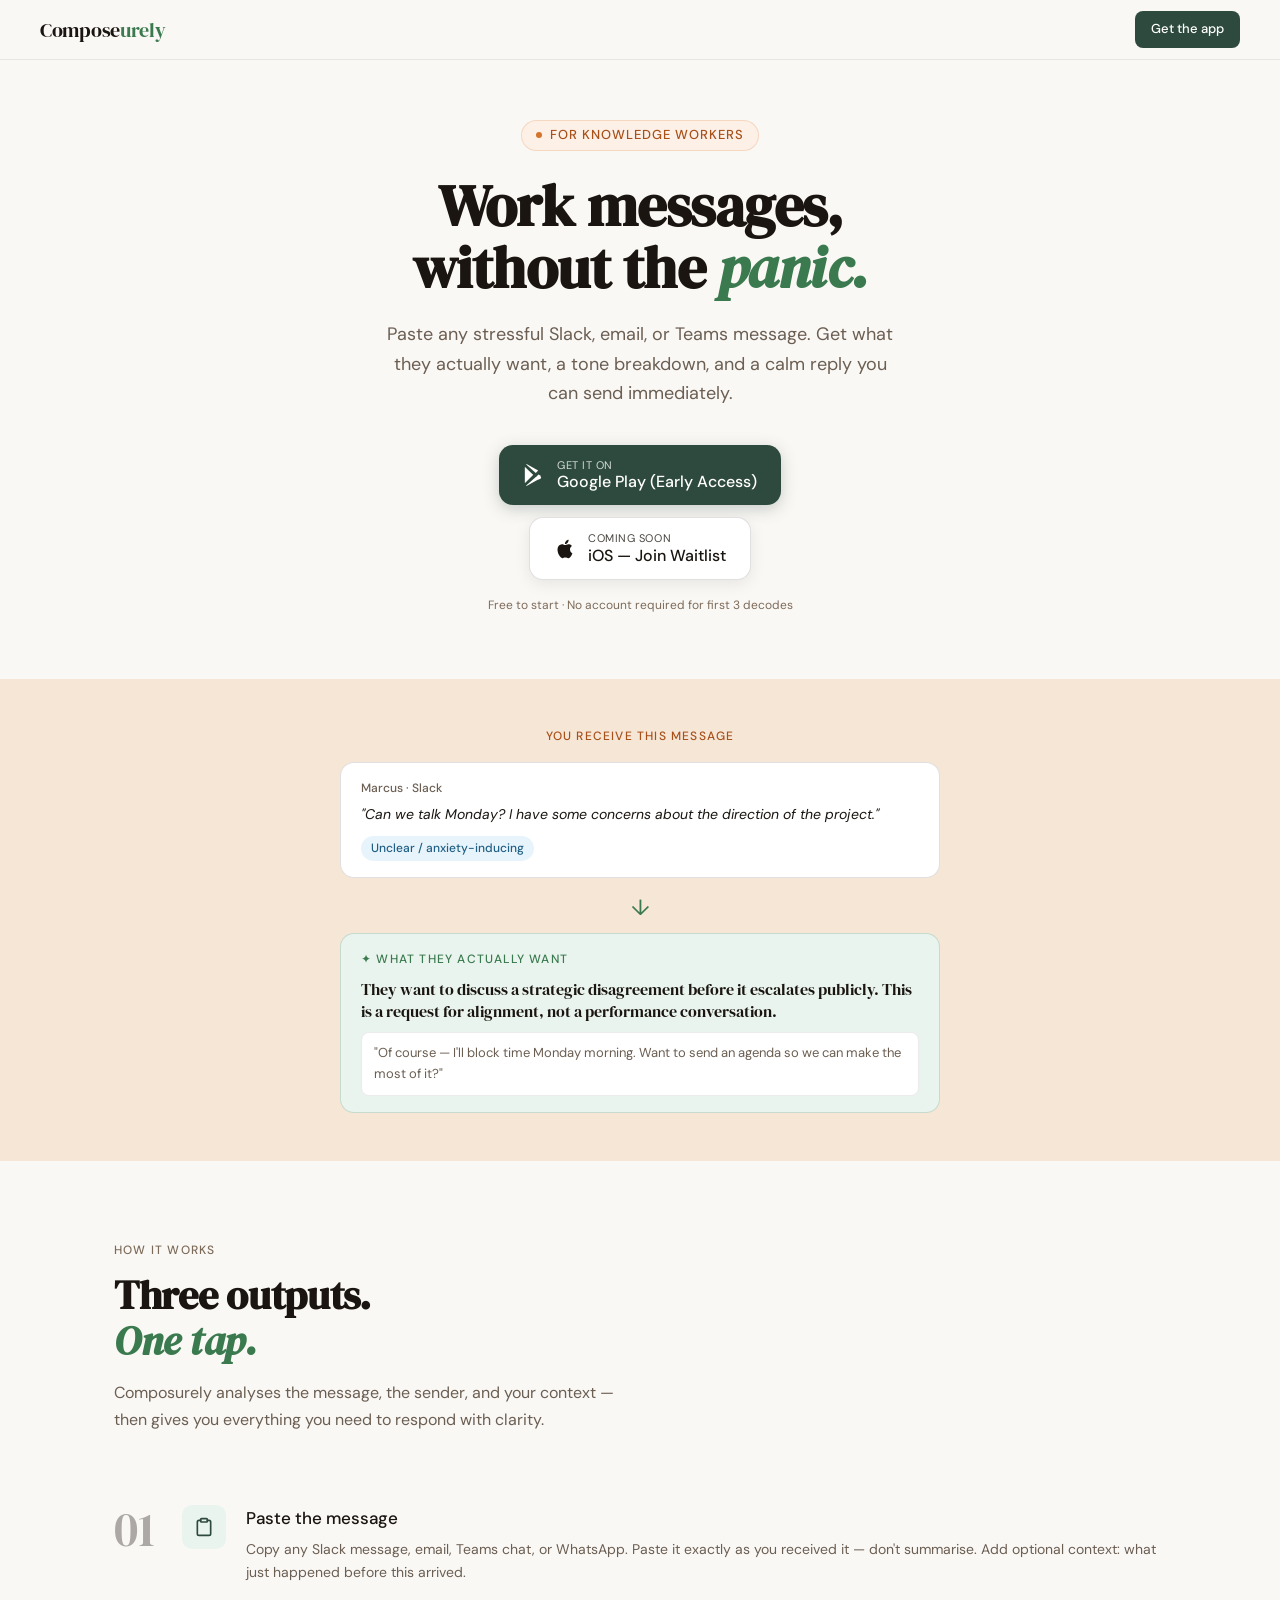
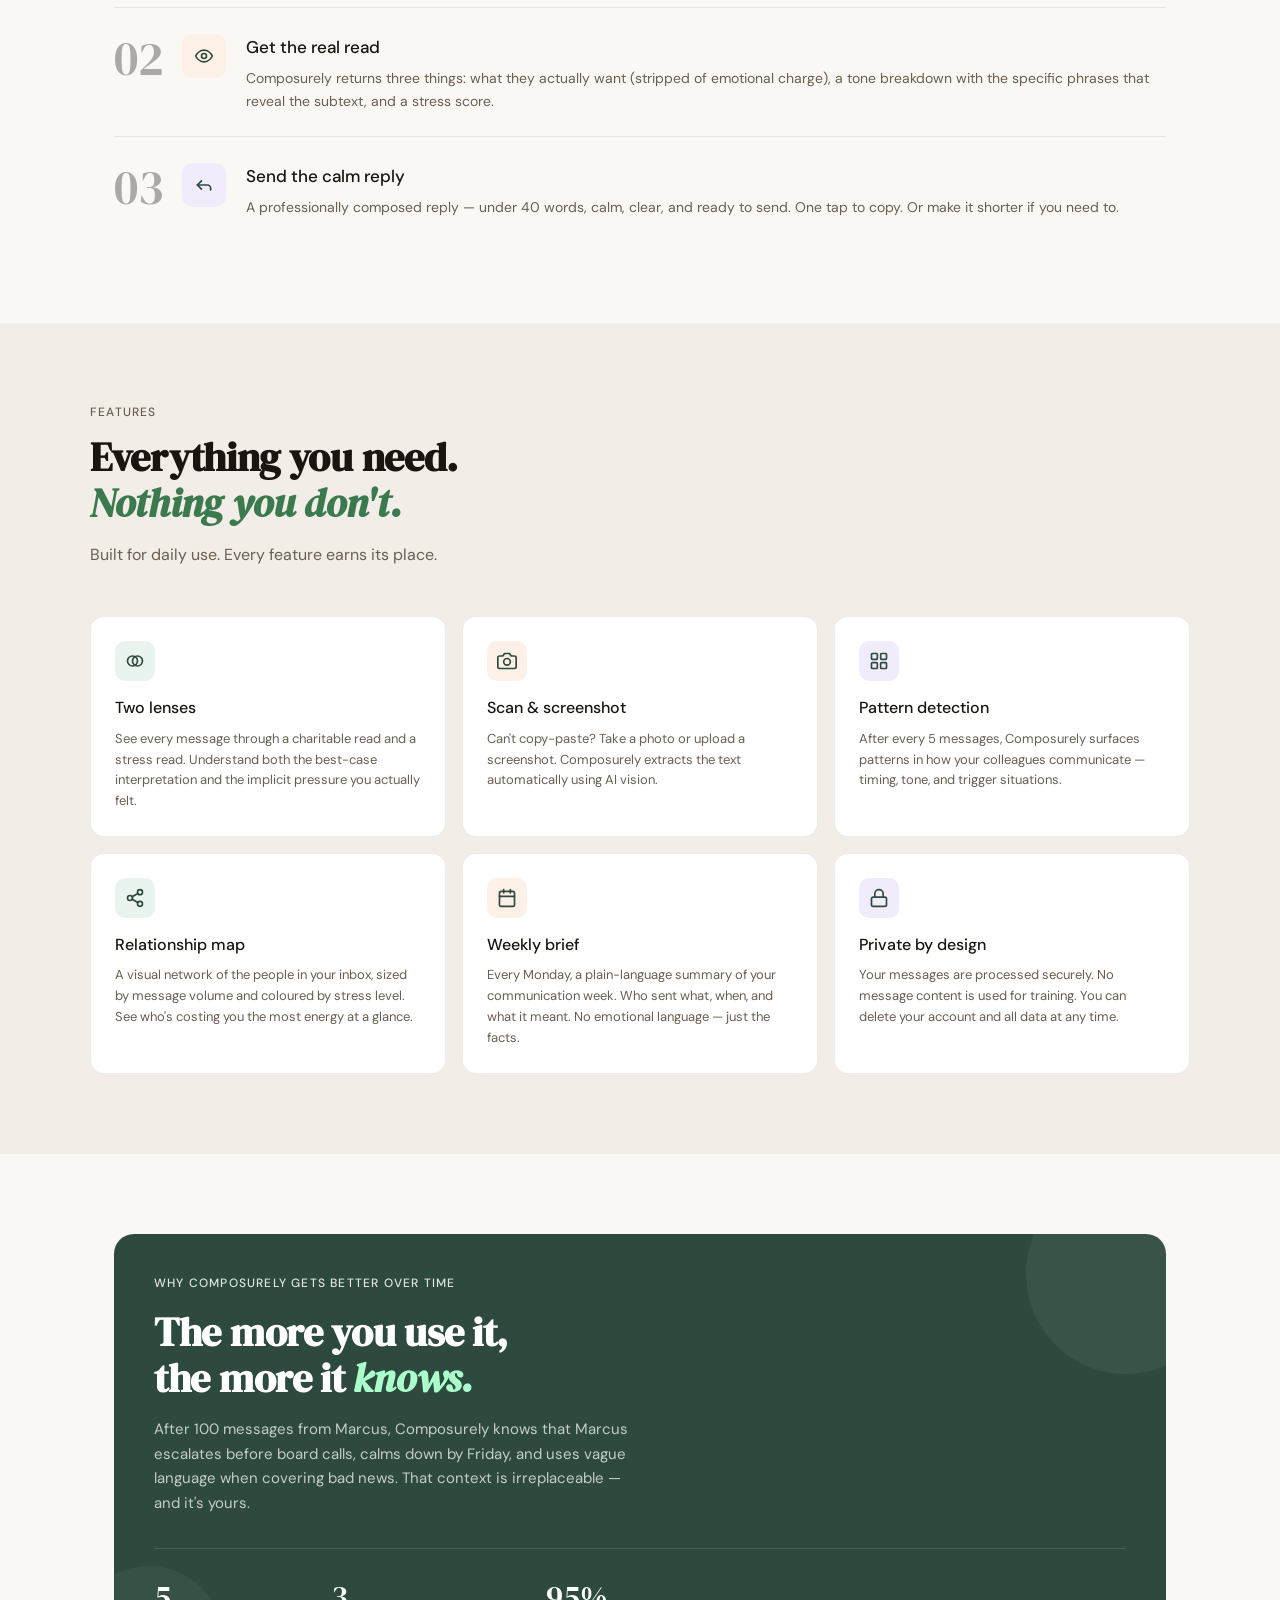
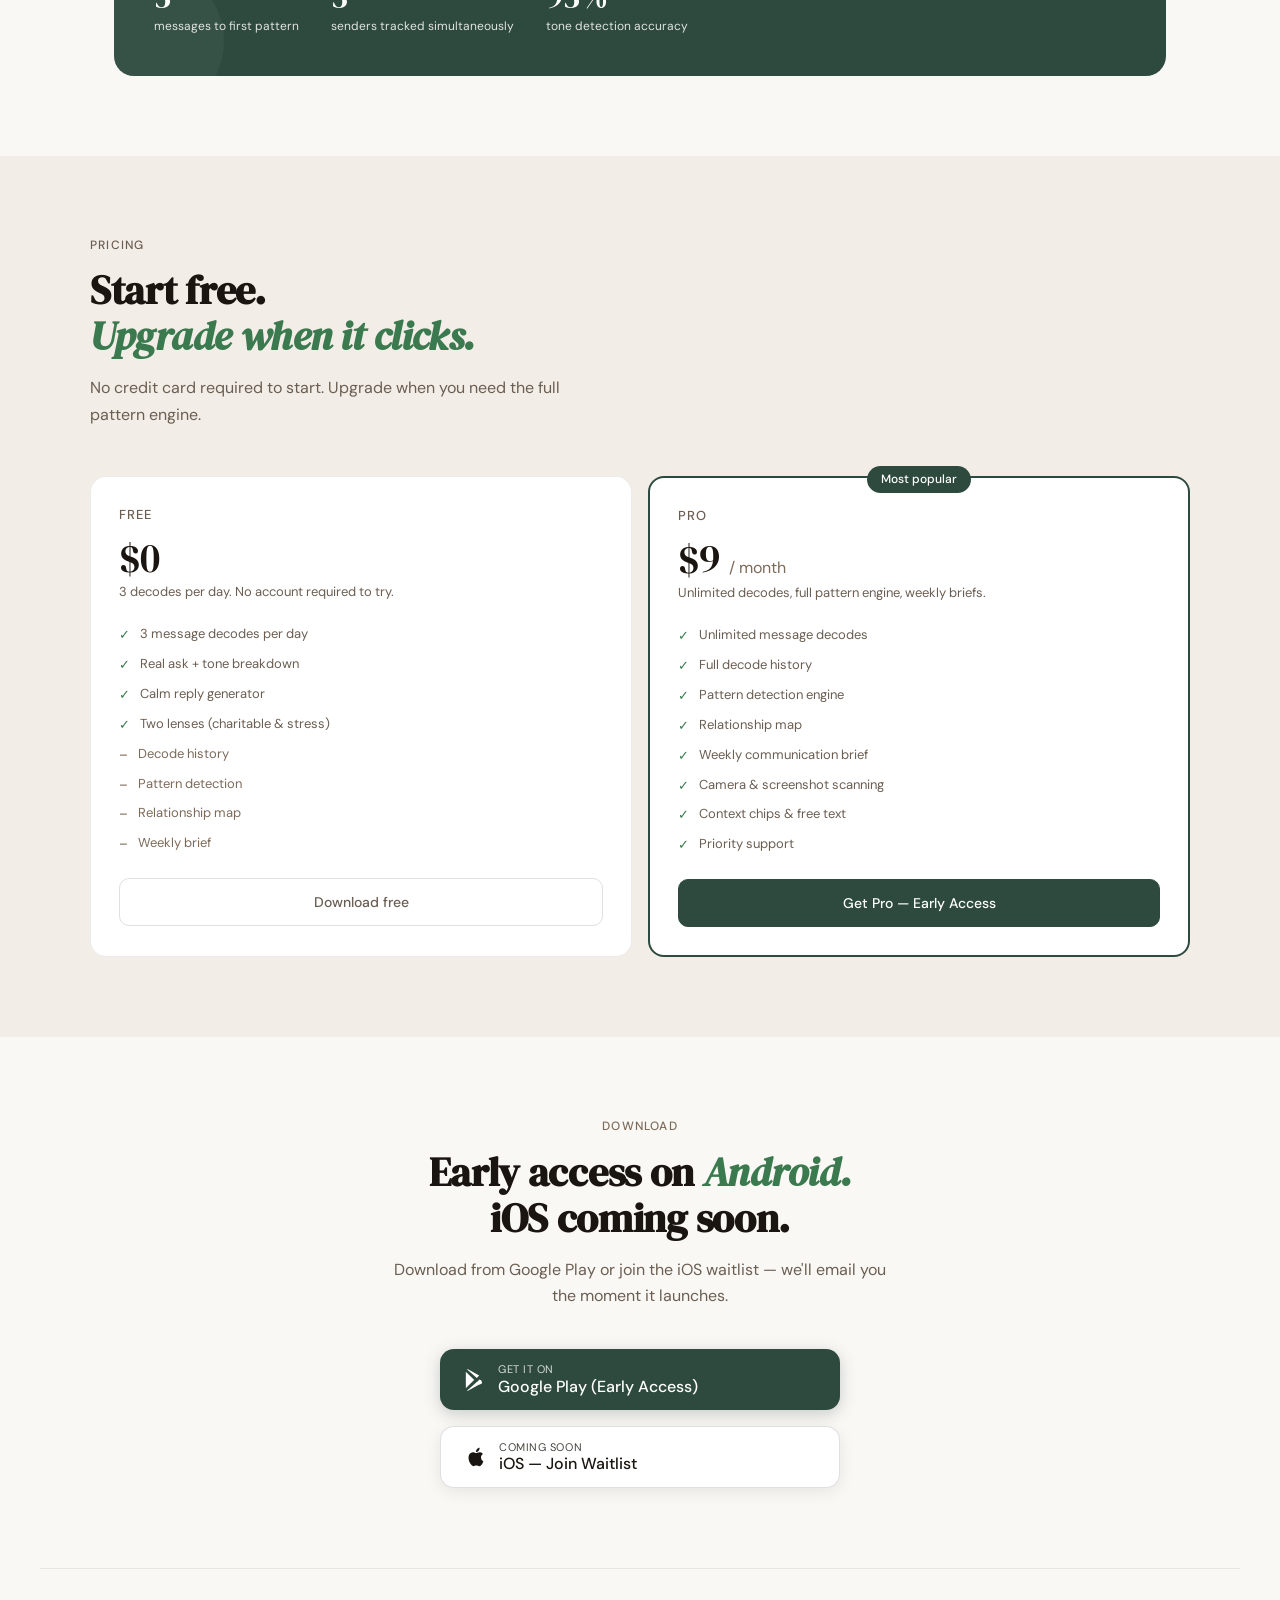
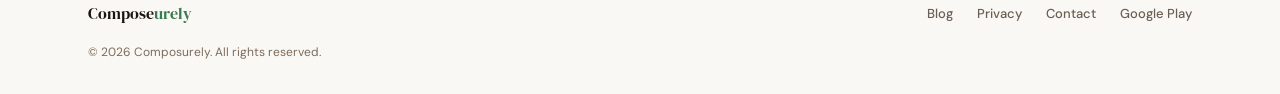
==== commit 838ab4a0: "fix: repair footer and nav layout on wide screens - Footer: root cause was an invalid 'flex-wrap: ga" ====
--- a/index.html
+++ b/index.html
@@ -177,7 +177,7 @@
     /* HERO */
     .hero {
       padding: 120px 24px 64px;
-      max-width: 720px;
+      max-width: 1100px;
       margin: 0 auto;
       text-align: center;
     }
@@ -360,7 +360,7 @@
     /* HOW IT WORKS */
     .section {
       padding: 80px 24px;
-      max-width: 720px;
+      max-width: 1100px;
       margin: 0 auto;
     }
 
@@ -464,7 +464,7 @@
     }
 
     .features-inner {
-      max-width: 720px;
+      max-width: 1100px;
       margin: 0 auto;
     }
 
@@ -514,7 +514,7 @@
     /* PATTERN MOAT */
     .moat {
       padding: 80px 24px;
-      max-width: 720px;
+      max-width: 1100px;
       margin: 0 auto;
     }
 
@@ -597,7 +597,7 @@
     }
 
     .pricing-inner {
-      max-width: 720px;
+      max-width: 1100px;
       margin: 0 auto;
     }
 
@@ -724,7 +724,7 @@
     /* DOWNLOAD */
     .download {
       padding: 80px 24px;
-      max-width: 720px;
+      max-width: 1100px;
       margin: 0 auto;
       text-align: center;
     }
@@ -842,13 +842,13 @@
     /* FOOTER */
     footer {
       border-top: 1px solid var(--border);
-      padding: 32px 24px;
-      max-width: 720px;
+      padding: 32px 48px;
+      max-width: 1200px;
       margin: 0 auto;
       display: flex;
       align-items: center;
       justify-content: space-between;
-      flex-wrap: gap;
+      flex-wrap: wrap;
       gap: 16px;
     }
 
@@ -864,6 +864,8 @@
     .footer-links {
       display: flex;
       gap: 24px;
+      flex-wrap: nowrap;
+      white-space: nowrap;
     }
 
     .footer-links a {
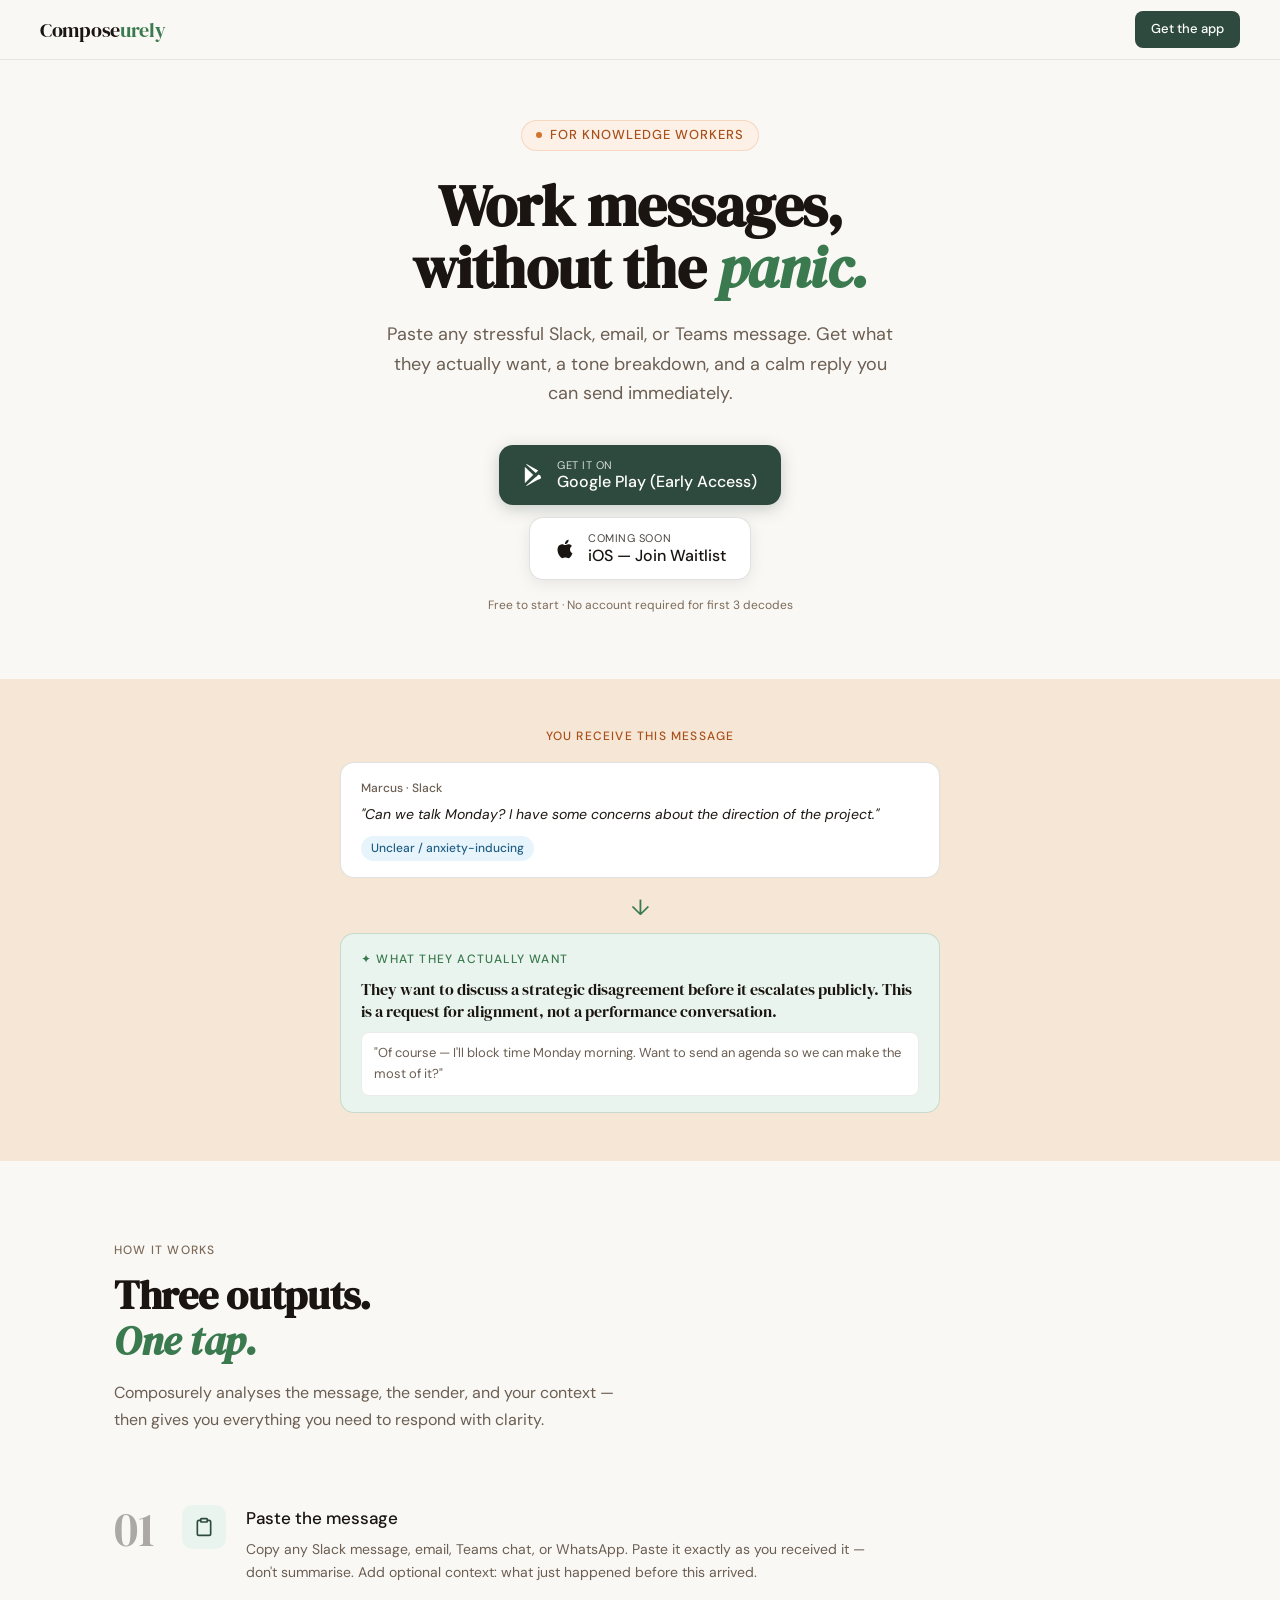
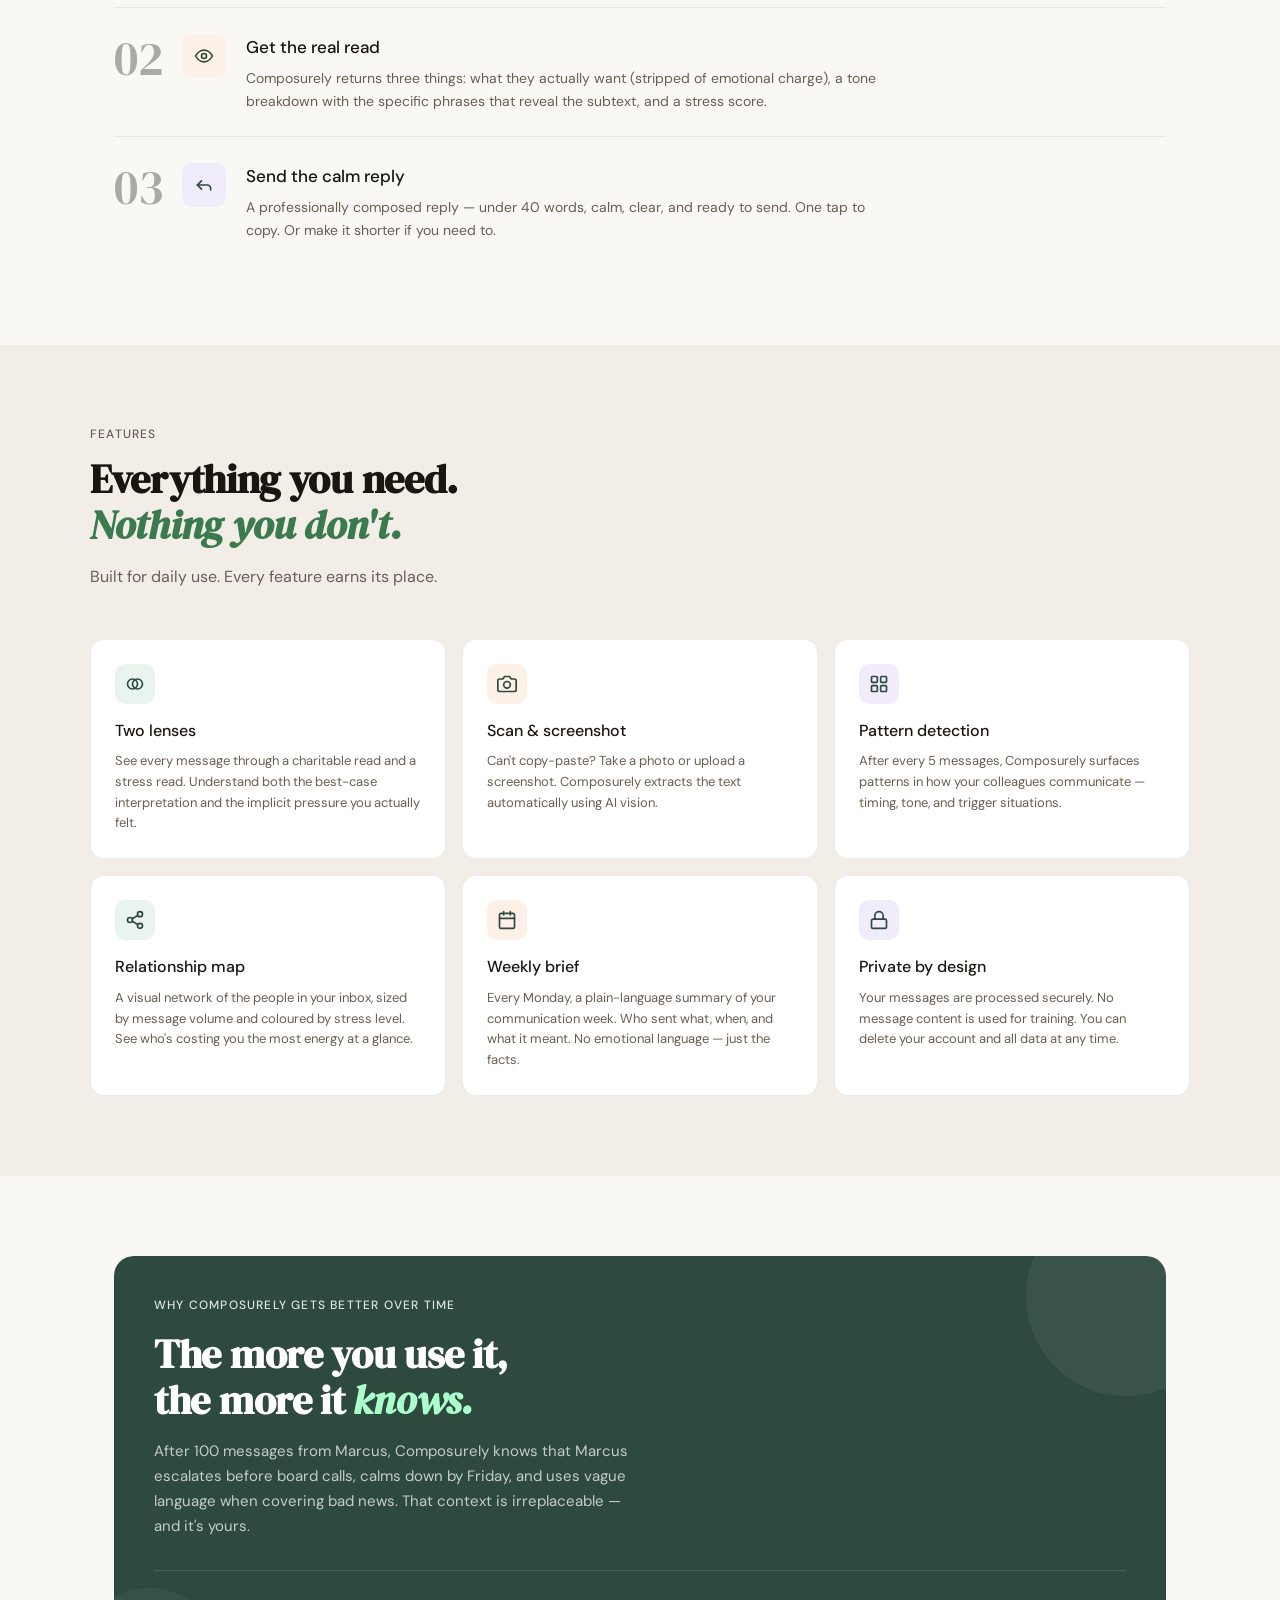
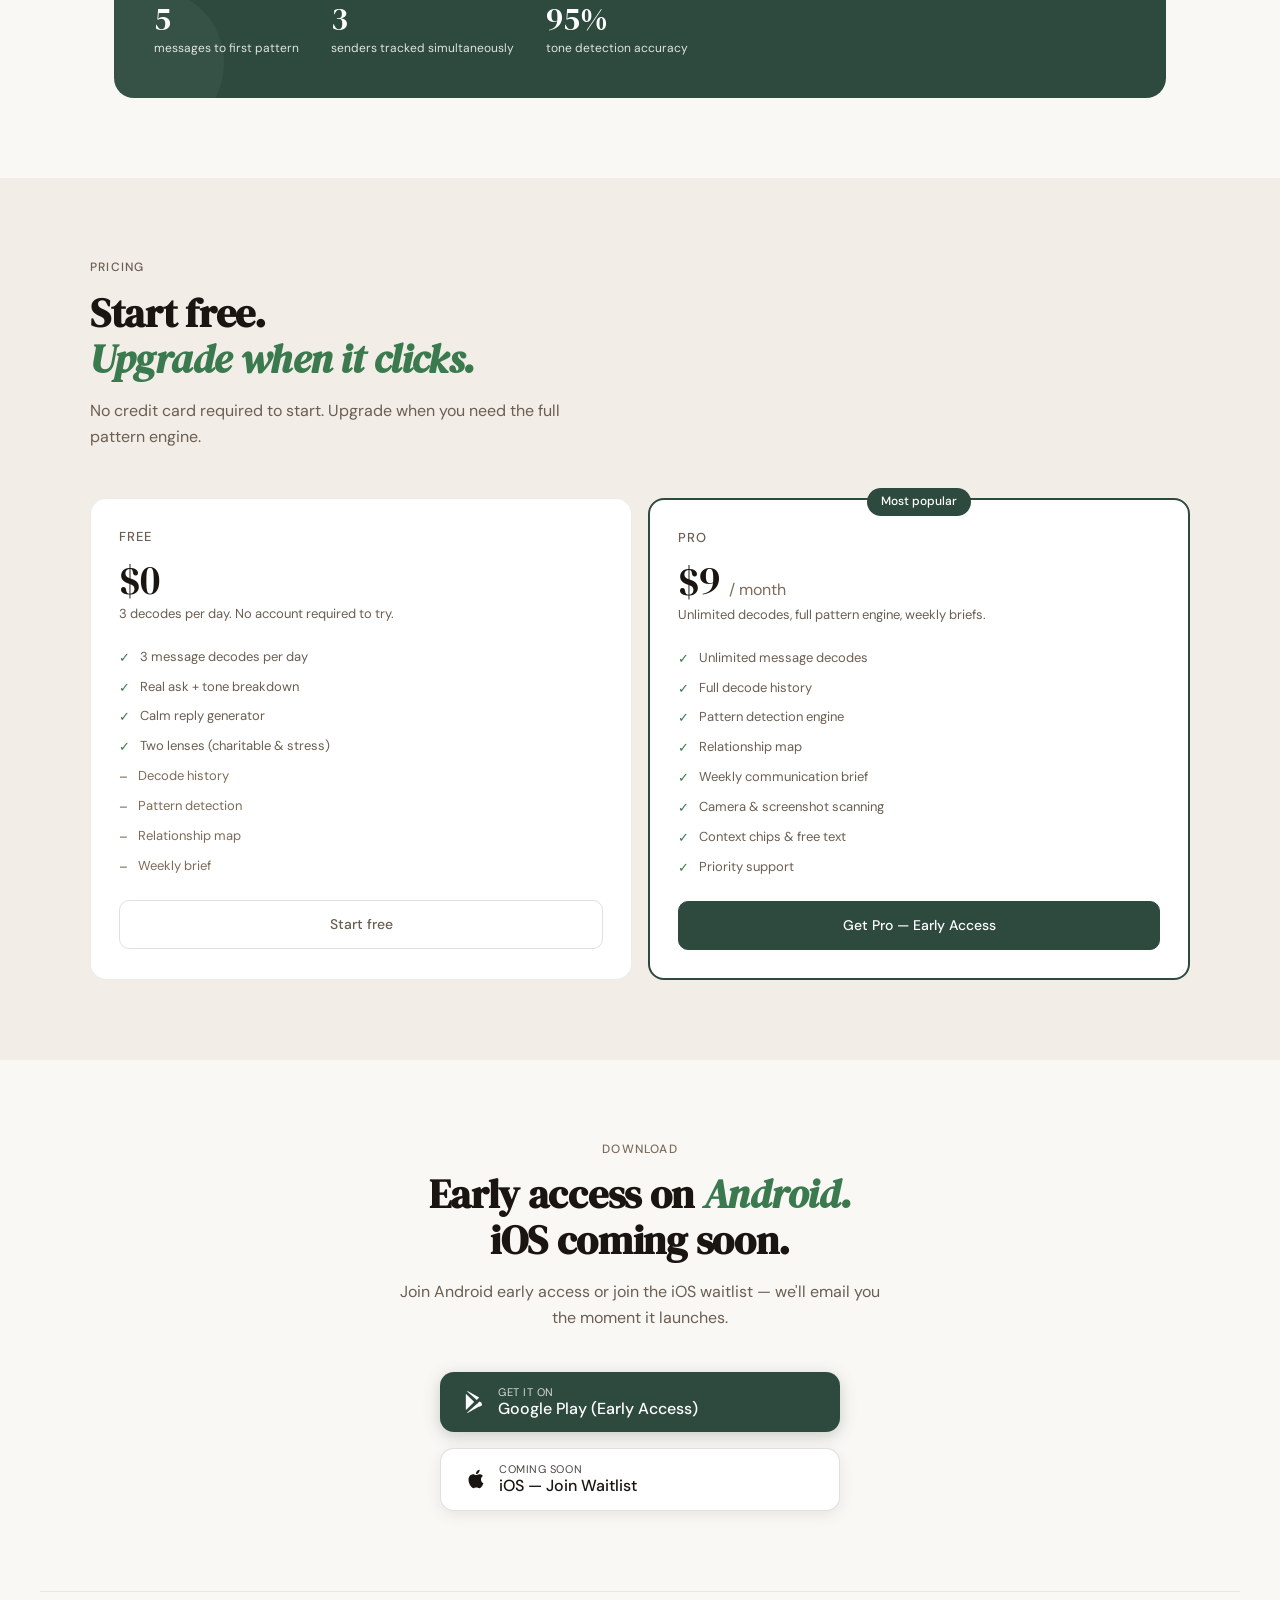
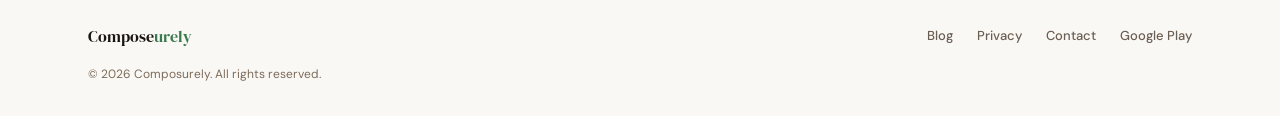
==== commit d4213a18: "fix: step text max-width for readability, align remaining copy to Early Access framing Co-Authored-B" ====
--- a/index.html
+++ b/index.html
@@ -455,6 +455,7 @@
       font-size: 14px;
       color: var(--ink-muted);
       line-height: 1.6;
+      max-width: 640px;
     }
 
     /* FEATURES */
@@ -1148,7 +1149,7 @@
           <li class="muted">Relationship map</li>
           <li class="muted">Weekly brief</li>
         </ul>
-        <a href="https://play.google.com/store/apps/details?id=com.composurely.app" class="pricing-btn pricing-btn-outline" target="_blank" rel="noopener">Download free</a>
+        <a href="https://play.google.com/store/apps/details?id=com.composurely.app" class="pricing-btn pricing-btn-outline" target="_blank" rel="noopener">Start free</a>
       </div>
 
       <div class="pricing-card featured">
@@ -1176,7 +1177,7 @@
 <section class="download reveal" id="download">
   <div class="section-label">Download</div>
   <h2>Early access on <em>Android.</em><br>iOS coming soon.</h2>
-  <p class="section-sub" style="margin:0 auto;">Download from Google Play or join the iOS waitlist — we'll email you the moment it launches.</p>
+  <p class="section-sub" style="margin:0 auto;">Join Android early access or join the iOS waitlist — we'll email you the moment it launches.</p>
 
   <div class="download-cards">
     <a href="https://play.google.com/store/apps/details?id=com.composurely.app"
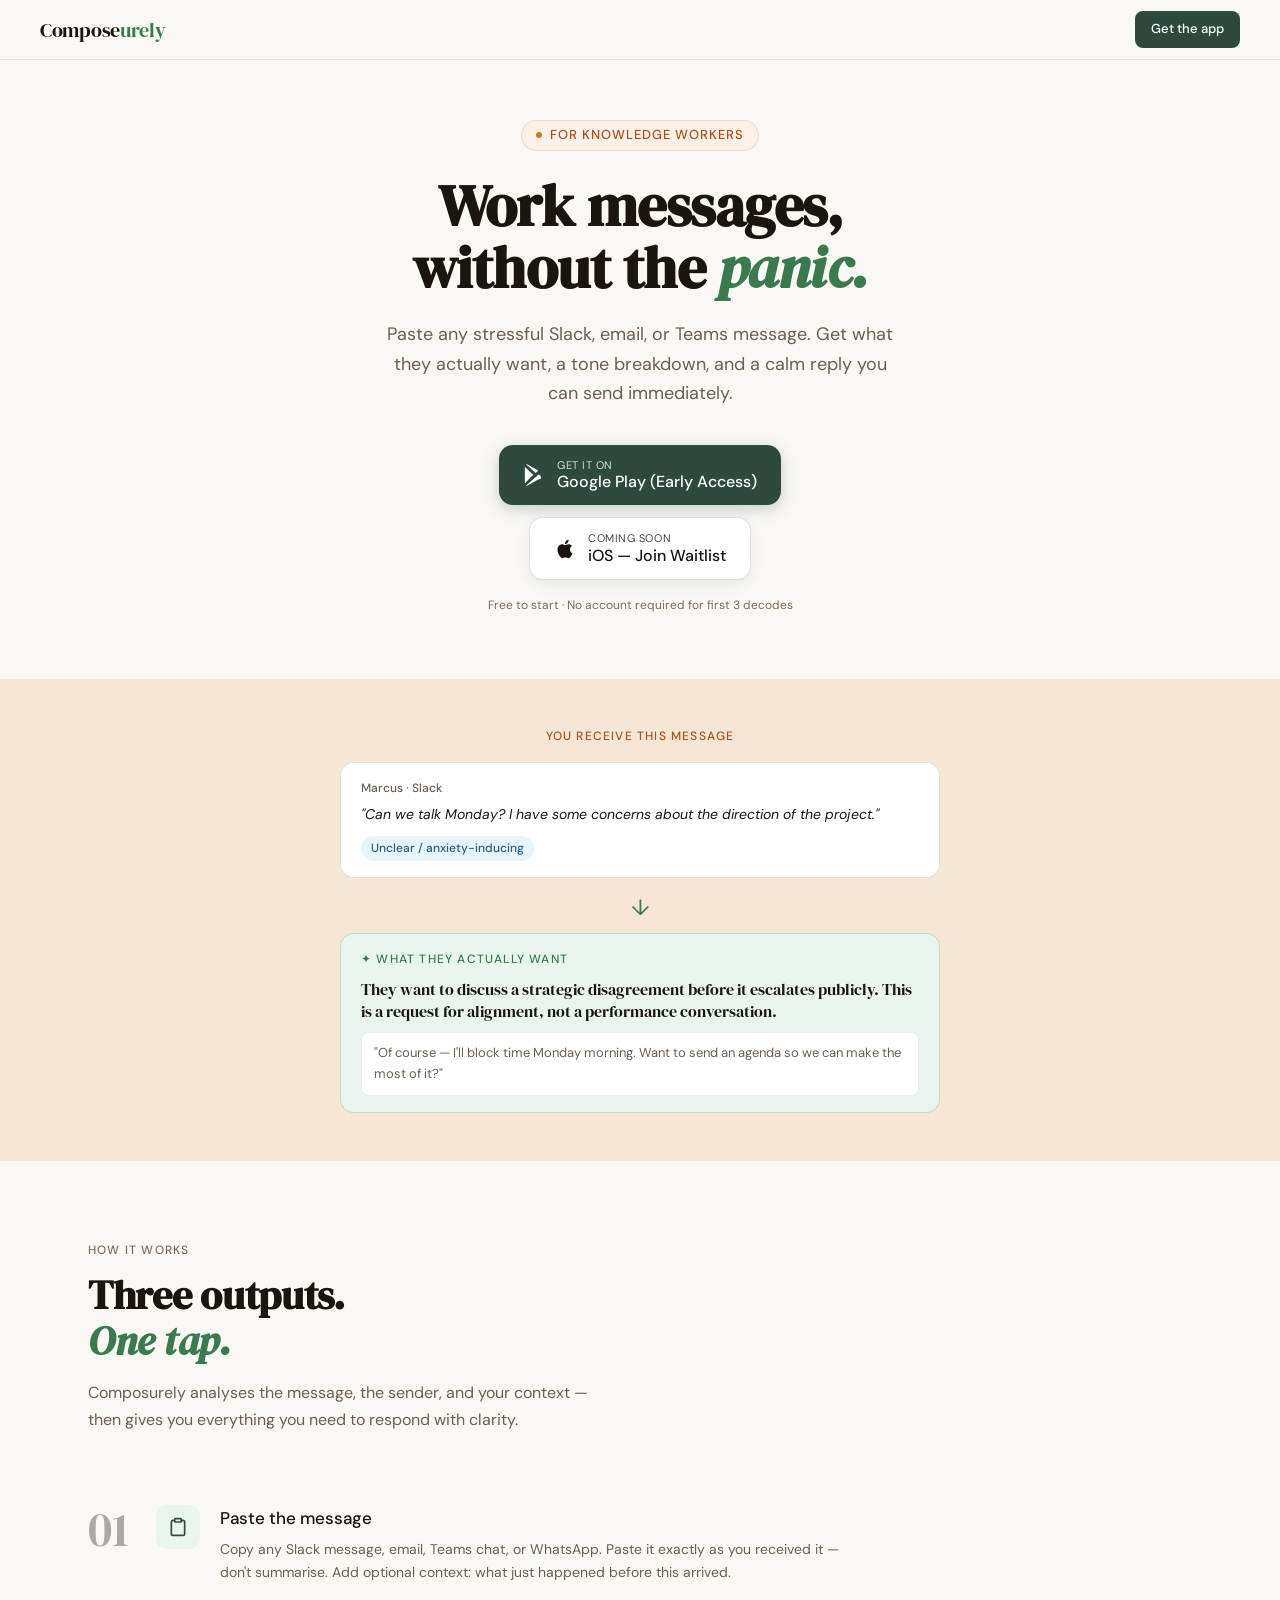
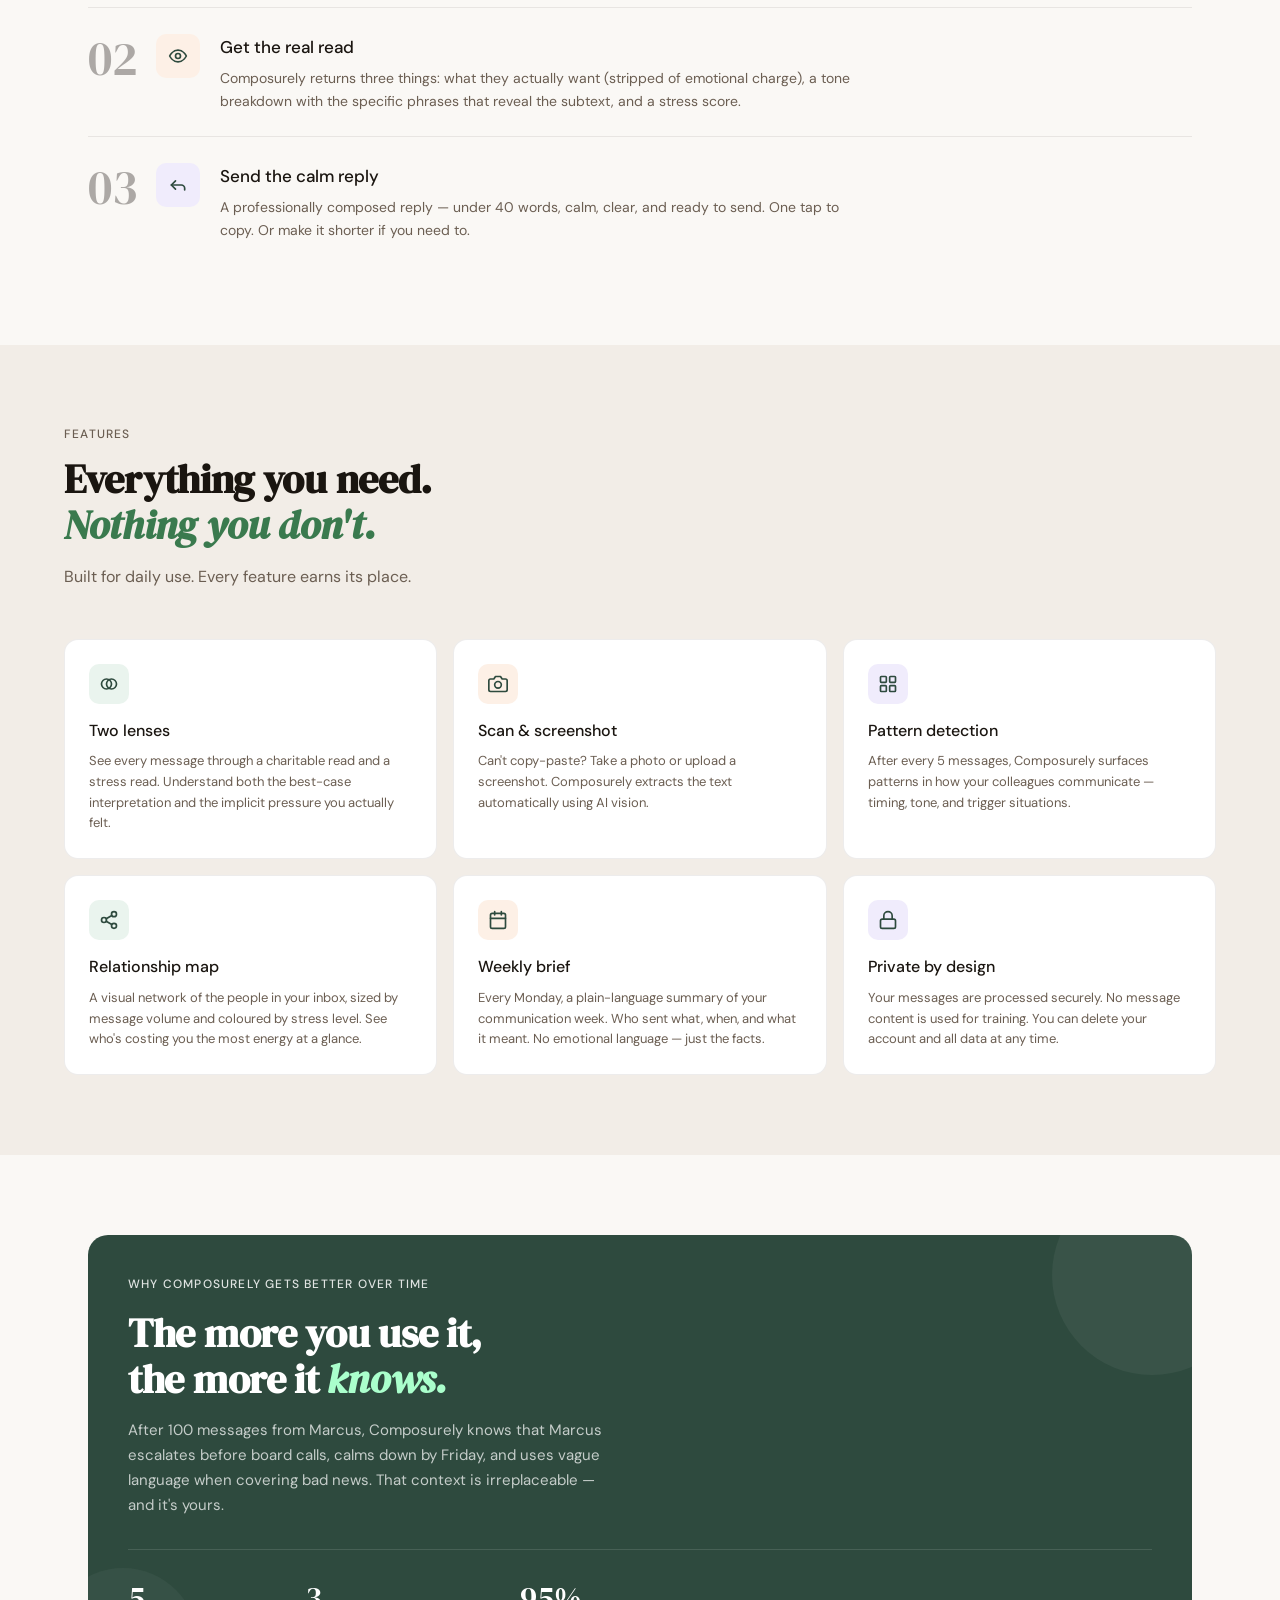
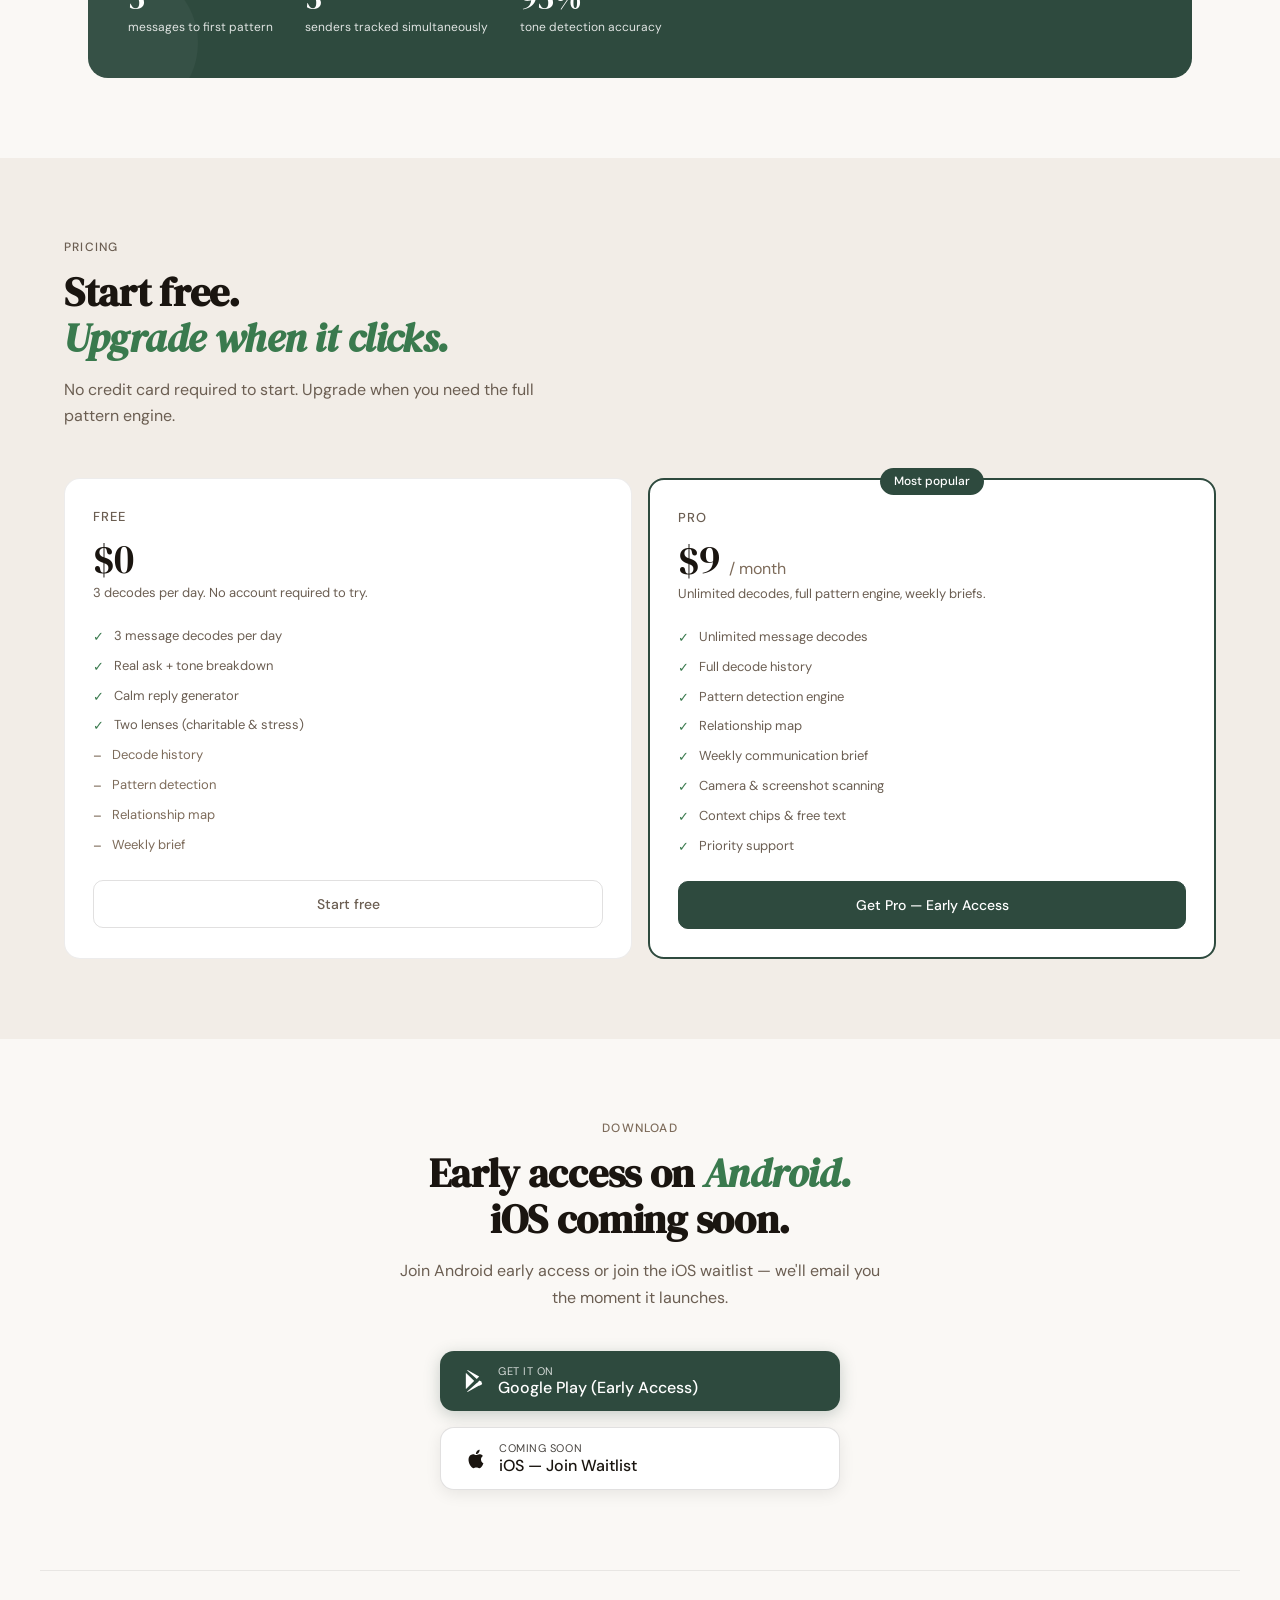
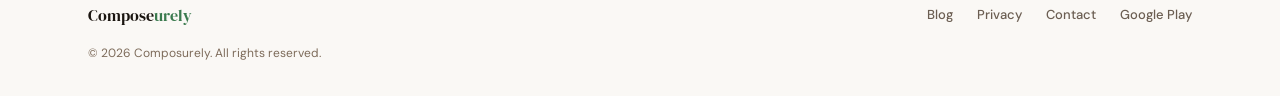
==== commit cdcc2511: "fix: responsive scaling for wide screens — larger type and spacing at 1400px+ - Added @media (min-wi" ====
--- a/index.html
+++ b/index.html
@@ -177,7 +177,7 @@
     /* HERO */
     .hero {
       padding: 120px 24px 64px;
-      max-width: 1100px;
+      max-width: min(1200px, 90vw);
       margin: 0 auto;
       text-align: center;
     }
@@ -360,7 +360,7 @@
     /* HOW IT WORKS */
     .section {
       padding: 80px 24px;
-      max-width: 1100px;
+      max-width: min(1200px, 90vw);
       margin: 0 auto;
     }
 
@@ -465,7 +465,7 @@
     }
 
     .features-inner {
-      max-width: 1100px;
+      max-width: min(1200px, 90vw);
       margin: 0 auto;
     }
 
@@ -515,7 +515,7 @@
     /* PATTERN MOAT */
     .moat {
       padding: 80px 24px;
-      max-width: 1100px;
+      max-width: min(1200px, 90vw);
       margin: 0 auto;
     }
 
@@ -598,7 +598,7 @@
     }
 
     .pricing-inner {
-      max-width: 1100px;
+      max-width: min(1200px, 90vw);
       margin: 0 auto;
     }
 
@@ -725,7 +725,7 @@
     /* DOWNLOAD */
     .download {
       padding: 80px 24px;
-      max-width: 1100px;
+      max-width: min(1200px, 90vw);
       margin: 0 auto;
       text-align: center;
     }
@@ -967,6 +967,41 @@
     .btn-ios svg { fill: var(--ink); }
 
     .btn-ios:hover { box-shadow: 0 8px 28px rgba(0,0,0,0.14); }
+
+    /* ── Wide-screen scaling (1400px+) ──────────────────────────────────
+       Larger type + roomier spacing so the layout doesn't feel sparse.
+       Brief selectors renamed to match the real classes:
+       .section-heading → h2, .moat-stat-number → .moat-stat-num,
+       .demo-section → .demo-strip. Nav padding intentionally left as-is
+       (its max() padding already centres content in the same 1200px band). */
+    @media (min-width: 1400px) {
+      html { font-size: 18px; }
+
+      .hero h1 { font-size: 72px; }
+      .hero-sub { font-size: 20px; max-width: 600px; }
+
+      h2 { font-size: 52px; }
+      .section-sub { font-size: 18px; }
+
+      .step-body h3 { font-size: 20px; }
+      .step-body p { font-size: 16px; max-width: 680px; }
+
+      .feature-card { padding: 28px; }
+      .feature-card h3 { font-size: 17px; }
+      .feature-card p { font-size: 15px; }
+
+      .moat-stat-num { font-size: 56px; }
+      .pricing-card { padding: 36px; }
+
+      /* Vertical spacing — all content bands (sections + div-based bands) */
+      .hero { padding: 140px 48px 100px; }
+      .section,
+      .moat,
+      .download,
+      .features-bg,
+      .pricing-bg { padding: 100px 48px; }
+      .demo-strip { padding: 80px 48px; }
+    }
   </style>
 </head>
 
